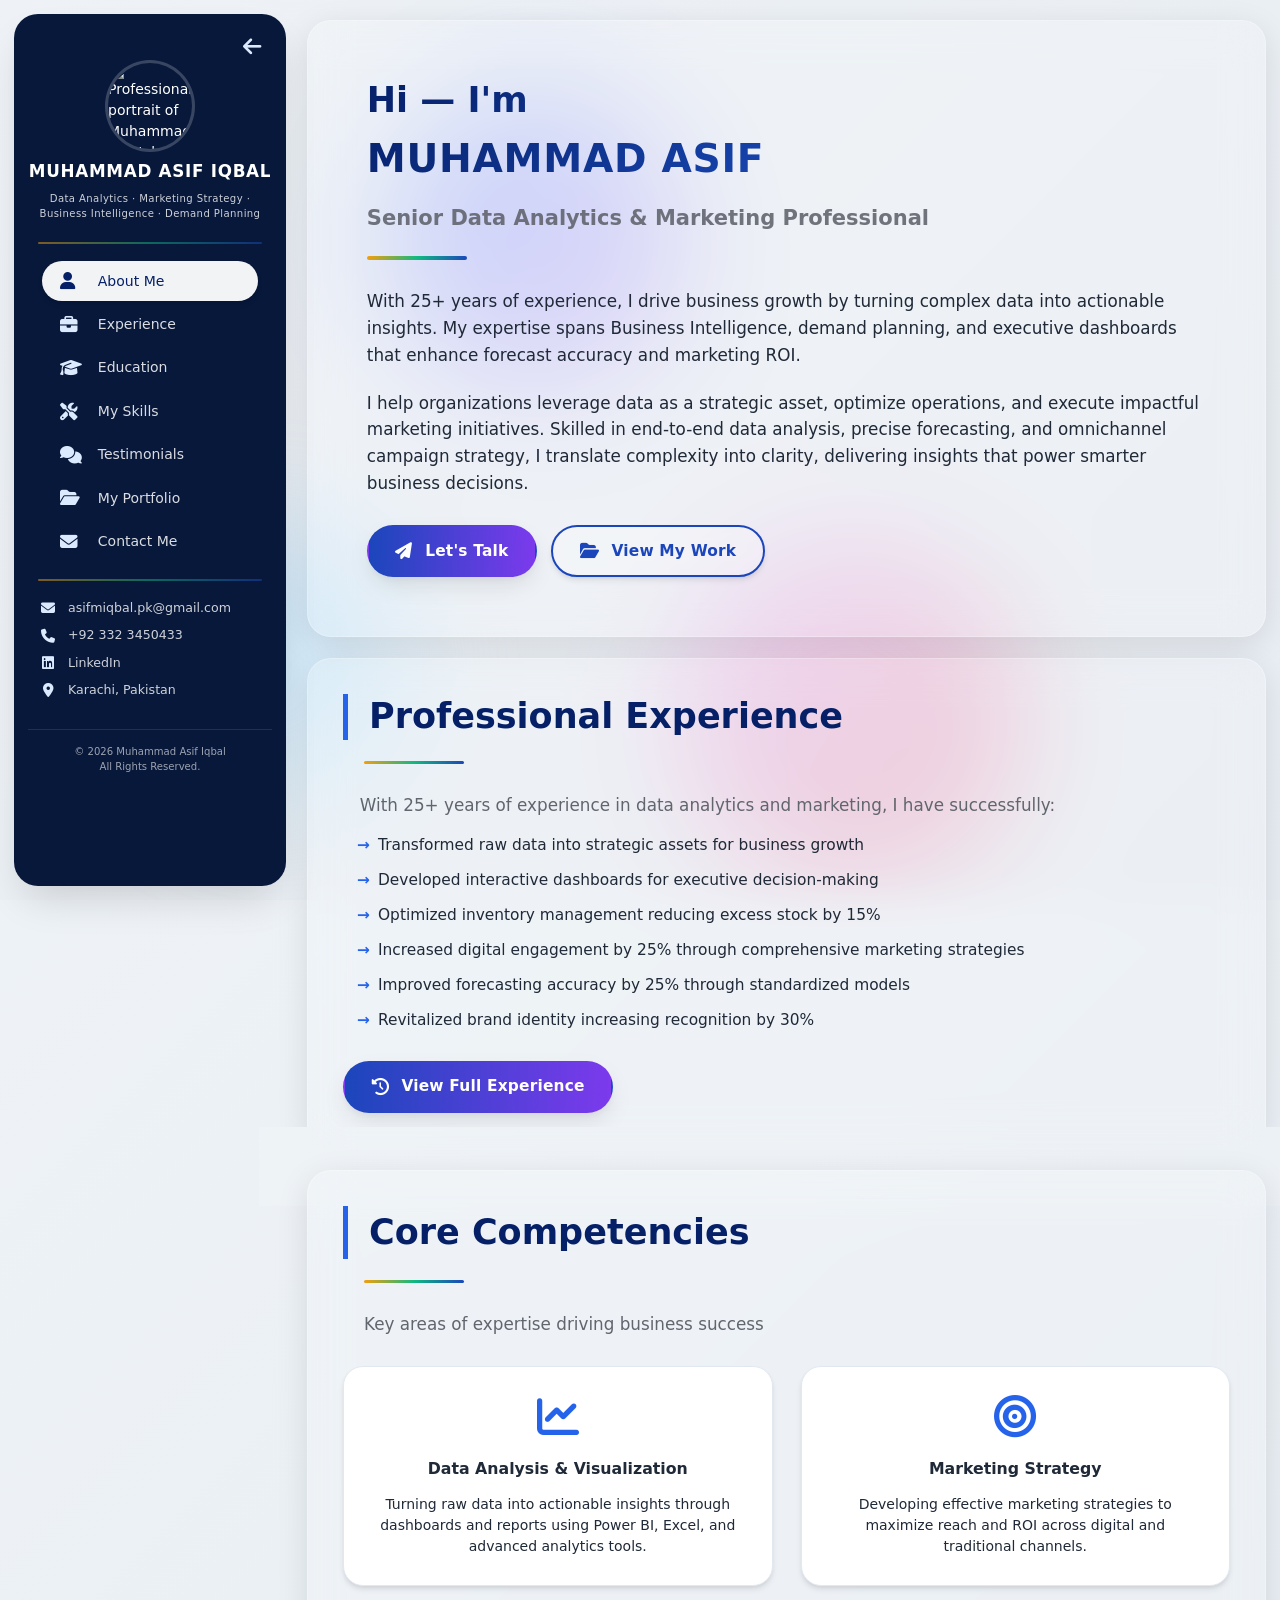
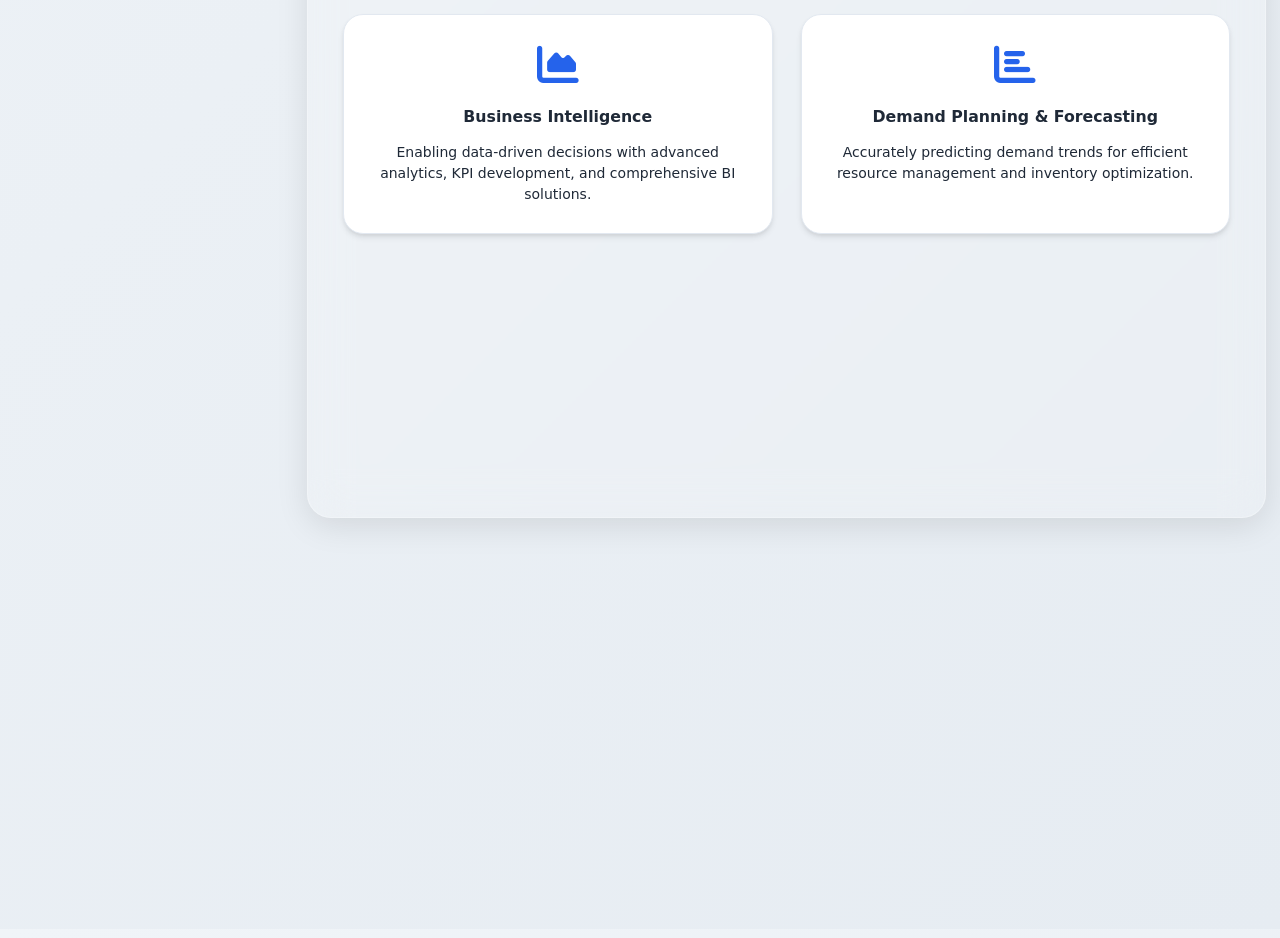
==== index.html @ 456dff48 "HTML files upload" ====
<!DOCTYPE html>
<html lang="en" class="no-js">
<head>
  <meta charset="UTF-8">
  <meta name="viewport" content="width=device-width, initial-scale=1.0, viewport-fit=cover">
  <meta http-equiv="X-UA-Compatible" content="IE=edge">

  <!-- ===== CORE SEO META TAGS ===== -->
  <title>Muhammad Asif Iqbal | Senior Data Analytics & Marketing Strategy Professional</title>
  <meta name="description" content="Senior Data Analytics & Marketing Strategy Professional specializing in Business Intelligence, Power BI, Demand Planning, and Data Visualization.">
  <meta name="keywords" content="data analytics, marketing strategy, business intelligence, Power BI, Excel, demand planning, Muhammad Asif Iqbal, Karachi, Pakistan">
  <meta name="author" content="Muhammad Asif Iqbal">
  <meta name="robots" content="index, follow, max-image-preview:large, max-snippet:-1, max-video-preview:-1">

  <!-- Preconnects & Preloads -->
  <link rel="preconnect" href="https://cdnjs.cloudflare.com">
  <link rel="preconnect" href="https://fonts.googleapis.com">
  <link rel="preconnect" href="https://fonts.gstatic.com" crossorigin>
  <link rel="dns-prefetch" href="//cdnjs.cloudflare.com">
  <link rel="dns-prefetch" href="//fonts.googleapis.com">
  <link rel="preload" href="style.css" as="style">
  <link rel="preload" href="script.js" as="script">
  <link rel="preload" href="images/Asif.jpg" as="image" type="image/jpeg">
  <link rel="preload" as="style" href="https://fonts.googleapis.com/css2?family=Poppins:wght@300;400;500;600;700;800&display=swap">

  <!-- Stylesheets -->
  <link rel="stylesheet" href="style.css" media="all">

  <!-- FontAwesome -->
  <link rel="stylesheet" href="https://cdnjs.cloudflare.com/ajax/libs/font-awesome/6.5.2/css/all.min.css"/>
</head>

<body>
  <a href="#main-content" class="skip-link">Skip to main content</a>

  <!-- Background Effects -->
  <div class="background-shapes" aria-hidden="true">
    <div class="shape shape-1"></div>
    <div class="shape shape-2"></div>
    <div class="shape shape-3"></div>
    
    <div class="particles" aria-hidden="true">
      <div class="particle"></div><div class="particle"></div><div class="particle"></div>
      <div class="particle"></div><div class="particle"></div><div class="particle"></div>
    </div>
  </div>

  <!-- Mobile Header -->
  <header class="mobile-header" role="banner">
    <div class="mobile-title">
      <h1>Muhammad Asif Iqbal</h1>
      <p class="mobile-tagline">Data Analytics · Marketing Strategy · Business Intelligence</p>
    </div>
    <button class="hamburger" aria-label="Toggle Menu" aria-expanded="false" aria-controls="mobile-menu-overlay">
      <span></span>
      <span></span>
      <span></span>
    </button>
  </header>

  <!-- Main Container -->
  <div class="container">

<!-- ===== SIDEBAR ===== -->
<aside class="sidebar" role="navigation" aria-label="Primary navigation" id="sidebar">
  <div class="sidebar-header">
    <button class="sidebar-toggler" id="sidebar-toggler" 
            aria-label="Collapse Navigation" 
            aria-controls="sidebar" 
            aria-expanded="true">
      <i class="fas fa-arrow-left" aria-hidden="true"></i>
    </button>
  </div>

  <img src="images/Asif.jpg" 
       alt="Professional portrait of Muhammad Asif Iqbal" 
       class="avatar" width="150" height="150" loading="eager" />

  <h1 class="name">Muhammad Asif Iqbal</h1>
  <p class="tagline">Data Analytics · Marketing Strategy · Business Intelligence · Demand Planning</p>

  <div class="divider" aria-hidden="true"></div>

  <!-- ===== MAIN NAVIGATION ===== -->
  <nav aria-label="Primary navigation">
    <ul class="nav-menu">
      <li><a href="index.html" class="nav-link active" data-tooltip="About Me">
        <i class="fas fa-user" aria-hidden="true"></i>
        <span class="nav-text">About Me</span>
      </a></li>
      <li><a href="experience.html" class="nav-link" data-tooltip="Experience">
        <i class="fas fa-briefcase" aria-hidden="true"></i>
        <span class="nav-text">Experience</span>
      </a></li>
      <li><a href="education.html" class="nav-link" data-tooltip="Education">
        <i class="fas fa-graduation-cap" aria-hidden="true"></i>
        <span class="nav-text">Education</span>
      </a></li>
      <li><a href="skills.html" class="nav-link" data-tooltip="My Skills">
        <i class="fas fa-tools" aria-hidden="true"></i>
        <span class="nav-text">My Skills</span>
      </a></li>
      <li><a href="testimonials.html" class="nav-link" data-tooltip="Testimonials">
        <i class="fas fa-comments" aria-hidden="true"></i>
        <span class="nav-text">Testimonials</span>
      </a></li>
      <li><a href="portfolio.html" class="nav-link" data-tooltip="My Portfolio">
        <i class="fas fa-folder-open" aria-hidden="true"></i>
        <span class="nav-text">My Portfolio</span>
      </a></li>
      <li><a href="contact.html" class="nav-link" data-tooltip="Contact Me">
        <i class="fas fa-envelope" aria-hidden="true"></i>
        <span class="nav-text">Contact Me</span>
      </a></li>
    </ul>
  </nav>

  <div class="divider" aria-hidden="true"></div>

  <!-- ===== CONTACT INFORMATION ===== -->
  <div class="contact-info">
    <div class="contact-item" data-tooltip="Email">
      <i class="fas fa-envelope contact-icon" aria-hidden="true"></i>
      <span class="contact-text">asifmiqbal.pk@gmail.com</span>
    </div>

    <div class="contact-item" data-tooltip="Phone">
      <i class="fas fa-phone contact-icon" aria-hidden="true"></i>
      <span class="contact-text">+92 332 3450433</span>
    </div>

    <div class="contact-item" data-tooltip="LinkedIn Profile">
      <i class="fab fa-linkedin contact-icon" aria-hidden="true"></i>
      <a href="https://linkedin.com/in/muhammad-asif-iqbal-pk" target="_blank" rel="noopener noreferrer" class="contact-text">LinkedIn</a>
    </div>

    <div class="contact-item" data-tooltip="Location">
      <i class="fas fa-map-marker-alt contact-icon" aria-hidden="true"></i>
      <span class="contact-text">Karachi, Pakistan</span>
    </div>
  </div>

  <!-- ===== FOOTER ===== -->
  <footer class="footer" role="contentinfo">
    <p class="footer-text">&copy; <span id="year"></span> Muhammad Asif Iqbal</p>
    <p class="footer-text">All Rights Reserved.</p>
  </footer>
</aside>

<div class="mobile-menu-overlay" id="mobile-menu-overlay" aria-hidden="true">
  <div class="mobile-menu-container">
    <button class="mobile-menu-close" id="mobile-menu-close" aria-label="Close menu">
      <i class="fas fa-times"></i>
    </button>
    
    <img src="images/Asif.jpg" 
         alt="Professional portrait of Muhammad Asif Iqbal" 
         class="avatar" width="150" height="150" loading="eager" />

    <h1 class="name">Muhammad Asif Iqbal</h1>
    <p class="tagline">Data Analytics · Marketing Strategy · Business Intelligence · Demand Planning</p>

    <div class="divider" aria-hidden="true"></div>

    <nav aria-label="Mobile navigation">
      <ul class="nav-menu">
        <li><a href="index.html" class="nav-link active">
          <i class="fas fa-user" aria-hidden="true"></i>
          <span class="nav-text">About Me</span>
        </a></li>
        <li><a href="experience.html" class="nav-link">
          <i class="fas fa-briefcase" aria-hidden="true"></i>
          <span class="nav-text">Experience</span>
        </a></li>
        <li><a href="education.html" class="nav-link">
          <i class="fas fa-graduation-cap" aria-hidden="true"></i>
          <span class="nav-text">Education</span>
        </a></li>
        <li><a href="skills.html" class="nav-link">
          <i class="fas fa-tools" aria-hidden="true"></i>
          <span class="nav-text">My Skills</span>
        </a></li>
        <li><a href="testimonials.html" class="nav-link">
          <i class="fas fa-comments" aria-hidden="true"></i>
          <span class="nav-text">Testimonials</span>
        </a></li>
        <li><a href="portfolio.html" class="nav-link">
          <i class="fas fa-folder-open" aria-hidden="true"></i>
          <span class="nav-text">My Portfolio</span>
        </a></li>
        <li><a href="contact.html" class="nav-link">
          <i class="fas fa-envelope" aria-hidden="true"></i>
          <span class="nav-text">Contact Me</span>
        </a></li>
      </ul>
    </nav>

    <div class="divider" aria-hidden="true"></div>

    <div class="contact-info">
      <div class="contact-item">
        <i class="fas fa-envelope contact-icon" aria-hidden="true"></i>
        <span class="contact-text">asifmiqbal.pk@gmail.com</span>
      </div>

      <div class="contact-item">
        <i class="fas fa-phone contact-icon" aria-hidden="true"></i>
        <span class="contact-text">+92 332 3450433</span>
      </div>

      <div class="contact-item">
        <i class="fab fa-linkedin contact-icon" aria-hidden="true"></i>
        <a href="https://linkedin.com/in/muhammad-asif-iqbal-pk" target="_blank" rel="noopener noreferrer" class="contact-text">LinkedIn</a>
      </div>

      <div class="contact-item">
        <i class="fas fa-map-marker-alt contact-icon" aria-hidden="true"></i>
        <span class="contact-text">Karachi, Pakistan</span>
      </div>
    </div>

    <footer class="footer" role="contentinfo">
      <p class="footer-text">&copy; <span id="year-mobile"></span> Muhammad Asif Iqbal</p>
      <p class="footer-text">All Rights Reserved.</p>
    </footer>
  </div>
</div>

    <!-- Main Content -->
    <main class="main-content" id="main-content" role="main" tabindex="-1">
   
    <section class="hero reveal" aria-labelledby="hero-title">
      <div class="hero-card reveal">
        <h1 id="hero-title">Hi — I'm <br> <span class="name">Muhammad Asif</span></h1>
        <h2 class="hero-subtitle">Senior Data Analytics & Marketing Professional</h2>
        <div class="divider" aria-hidden="true"></div>

     <p>With <span class="experience-years"></span> years of experience, I drive business growth by turning complex data into actionable insights. My expertise spans Business Intelligence, demand planning, and executive dashboards that enhance forecast accuracy and marketing ROI.</p>

    <p>I help organizations leverage data as a strategic asset, optimize operations, and execute impactful marketing initiatives. Skilled in end-to-end data analysis, precise forecasting, and omnichannel campaign strategy, I translate complexity into clarity, delivering insights that power smarter business decisions.</p>

        <div class="hero-cta">
          <a href="contact.html" class="btn primary">
            <i class="fa fa-paper-plane" aria-hidden="true"></i> 
            Let's Talk
          </a>
          <a href="portfolio.html" class="btn secondary">
            <i class="fas fa-folder-open" aria-hidden="true"></i> 
            View My Work
          </a>
        </div>
      </div>
    </section>

    <section class="content-card reveal" aria-labelledby="experience-summary">
      <h2 id="experience-summary">Professional Experience</h2>
         
      <div class="divider" aria-hidden="true"></div>
      
      <p> With <span id="experience"></span> years of experience in data analytics and marketing, I have successfully:</p>
      <ul>
        <li>Transformed raw data into strategic assets for business growth</li>
        <li>Developed interactive dashboards for executive decision-making</li>
        <li>Optimized inventory management reducing excess stock by 15%</li>
        <li>Increased digital engagement by 25% through comprehensive marketing strategies</li>
        <li>Improved forecasting accuracy by 25% through standardized models</li>
        <li>Revitalized brand identity increasing recognition by 30%</li>
      </ul>
      <div class="hero-cta">
        <a href="experience.html" class="btn primary">
          <i class="fas fa-history" aria-hidden="true"></i> 
          View Full Experience
        </a>
      </div>
    </section>

    <section class="competencies-section reveal" aria-labelledby="core-competencies">
      <h2 id="core-competencies" class="competencies-title">Core Competencies</h2>
      
      <div class="divider" aria-hidden="true"></div>
      
      <p class="competencies-subtitle">Key areas of expertise driving business success</p>

      <div class="competencies-grid">
        <article class="competency-card reveal">
          <i class="fas fa-chart-line" aria-hidden="true"></i>
          <h3>Data Analysis & Visualization</h3>
          <p>Turning raw data into actionable insights through dashboards and reports using Power BI, Excel, and advanced analytics tools.</p>
        </article>

        <article class="competency-card reveal">
          <i class="fas fa-bullseye" aria-hidden="true"></i>
          <h3>Marketing Strategy</h3>
          <p>Developing effective marketing strategies to maximize reach and ROI across digital and traditional channels.</p>
        </article>

        <article class="competency-card reveal">
          <i class="fas fa-chart-area" aria-hidden="true"></i>
          <h3>Business Intelligence</h3>
          <p>Enabling data-driven decisions with advanced analytics, KPI development, and comprehensive BI solutions.</p>
        </article>

        <article class="competency-card reveal">
          <i class="fas fa-chart-bar" aria-hidden="true"></i>
          <h3>Demand Planning & Forecasting</h3>
          <p>Accurately predicting demand trends for efficient resource management and inventory optimization.</p>
        </article>

        <article class="competency-card reveal">
          <i class="fas fa-project-diagram" aria-hidden="true"></i>
          <h3>Process Optimization</h3>
          <p>Streamlining workflows to enhance productivity and operational efficiency through continuous improvement.</p>
        </article>

        <article class="competency-card reveal">
          <i class="fas fa-users" aria-hidden="true"></i>
          <h3>Team Leadership</h3>
          <p>Inspiring, mentoring, and leading cross-functional teams to achieve organizational goals and drive change.</p>
        </article>
      </div>
    </section>

    <section class="content-card reveal" aria-labelledby="honors-awards">
      <h2 id="honors-awards">Honors & Awards</h2>
      <div class="divider" aria-hidden="true"></div>
      <ul>
        <li>Academic Excellence Award (Dhoraji Youth Services)</li>
        <li>Officer of the Month (Philips Pakistan, July 2000)</li>
        <li>1st Position with Distinction - Diploma of Associate Engineering (Sindh)</li>
        <li>Multiple performance awards throughout career for exceptional contributions</li>
      </ul>
    </section>
  </main>
  </div>

  <button id="backToTop" aria-label="Back to top"><i class="fas fa-chevron-up"></i></button>
  <div id="toast" class="toast" role="alert" aria-live="polite" aria-atomic="true"></div>

  <script src="script.js" defer></script>
</body>
</html>
---- style.css ----
/* ===============================================
   MUHAMMAD ASIF IQBAL - PORTFOLIO SITE
   Consolidated CSS File - All Styles in One
   =============================================== */

/* ===== CSS CUSTOM PROPERTIES ===== */
:root {
  /* Layout */
  --sidebar-expanded: 272px;
  --sidebar-collapsed: 80px;
  --container-max: 1600px;
  --header-height: 72px;
  
  /* Brand Colors */
  --brand-primary: #2563eb;
  --brand-secondary: #1B46BB;
  --brand-accent: #3b82f6;
  --brand-dark: #062068;
  --brand-light: #dbeafe;
  
  /* Status Colors */
  --success: #10b981;
  --warning: #f59e0b;
  --error: #ef4444;
  --info: #06b6d4;
  --stars: #ffbf1c;
  
  /* Text Colors */
  --text-primary: #1f2937;
  --text-secondary: #61656e;
  --text-muted: #8a909b;
  --text-light: #f8fafc;
  
  /* Background Colors */
  --bg-primary: #ffffff;
  --bg-secondary: #f8fafc;
  --bg-tertiary: #f1f5f9;
  --bg-dark: #0f172a;
  --sidebar-bg: #08183b;
  --card-bg: rgba(255, 255, 255, 0.3);
  
  /* Border Colors */
  --border-light: #e2e8f0;
  --border-dark: #1B46BB;
  
  /* Gradients */
  --gradient-1: linear-gradient(92deg, #1B46BB, #7c3aed);
  --gradient-2: linear-gradient(30deg, #1B46BB, #10b981, #36cde7);
  --gradient-3: linear-gradient(112deg, #1B46BB, #7c3aed, #36cde7);
  --gradient-4: linear-gradient(112deg, #f59e0b, #10b981, #1B46BB);
  --gradient-5: linear-gradient(112deg, #1B46BB, #36cde7, #10b981);
  
  /* Glass Morphism */
  --glass-bg: rgba(255, 255, 255, 0.15);
  --glass-border: rgba(255, 255, 255, 0.25);
  --glass-blur: blur(20px);
  --glass-shadow: 0 8px 32px rgba(0, 0, 0, 0.1);
  
  /* Shadows */
  --shadow-sm: 0 1px 3px rgba(0, 0, 0, 0.08);
  --shadow-md: 0 4px 6px -1px rgba(0, 0, 0, 0.1), 0 2px 4px -1px rgba(0, 0, 0, 0.06);
  --shadow-lg: 0 10px 25px -3px rgba(0, 0, 0, 0.1), 0 4px 6px -2px rgba(0, 0, 0, 0.05);
  --shadow-xl: 0 20px 40px -10px rgba(0, 0, 0, 0.15);
  --shadow-2xl: 0 25px 50px -12px rgba(0, 0, 0, 0.25);
  
  /* Border Radius */
  --radius-sm: 6px;
  --radius-md: 12px;
  --radius-lg: 16px;
  --radius-xl: 20px;
  --radius-2xl: 24px;
  --radius-full: 9999px;
  
  /* Typography */
  --text-xs: 0.75rem;
  --text-sm: 0.875rem;
  --text-base: 1rem;
  --text-lg: 1.125rem;
  --text-xl: 1.25rem;
  --text-2xl: 1.5rem;
  --text-3xl: 1.875rem;
  --text-4xl: 2.25rem;
  
  /* Transitions */
  --transition: 300ms cubic-bezier(0.25, 0.46, 0.45, 0.94);
  --transition-fast: 200ms ease;
}

/* ===== DARK MODE ===== */
@media (prefers-color-scheme: dark) {
  :root {
    --text-primary: #f1f5f9;
    --text-secondary: #cbd5e1;
    --text-muted: #94a3b8;
    --bg-primary: #0f172a;
    --bg-secondary: #1e293b;
    --bg-tertiary: #334155;
    --glass-bg: rgba(30, 41, 59, 0.8);
    --glass-border: rgba(255, 255, 255, 0.1);
    --border-light: rgba(255, 255, 255, 0.1);
  }
  
  body {
    background: linear-gradient(135deg, #0f172a 0%, #1e293b 100%);
  }
  
  .background-shapes {
    background: linear-gradient(135deg, #0f172a 0%, #1e293b 100%);
  }
}

/* ===== BASE RESET & GLOBAL STYLES ===== */
*, *::before, *::after {
  box-sizing: border-box;
  margin: 0;
  padding: 0;
}

html {
  font-size: 14px;
  scroll-behavior: smooth;
  -webkit-text-size-adjust: 100%;
  -webkit-font-smoothing: antialiased;
  -moz-osx-font-smoothing: grayscale;
}

body {
  font-family: 'Poppins', system-ui, -apple-system, 'Segoe UI', Roboto, sans-serif;
  line-height: 1.5;
  color: var(--text-primary);
  background: linear-gradient(135deg, #f0f4f8 0%, #e6ecf2 100%);
  min-height: 100vh;
  padding: 1rem;
  overflow-x: hidden;
  font-weight: 400;
}

/* ===== ACCESSIBILITY ===== */
.skip-link {
  position: absolute;
  top: -100px;
  left: 0;
  background: var(--brand-primary);
  color: white;
  padding: 12px 20px;
  z-index: 10000;
  text-decoration: none;
  border-radius: var(--radius-md);
  font-weight: 600;
  transition: top 0.3s ease;
  border: 2px solid transparent;
}

.skip-link:focus {
  top: 20px;
  left: 20px;
  border-color: white;
  outline: none;
}

.sr-only {
  position: absolute;
  width: 1px;
  height: 1px;
  padding: 0;
  margin: -1px;
  overflow: hidden;
  clip: rect(0, 0, 0, 0);
  white-space: nowrap;
  border: 0;}

/* ===== BACKGROUND EFFECTS ===== */
.background-shapes {
  position: fixed;
  top: 0;
  left: 0;
  width: 100%;
  height: 100%;
  z-index: -1;
  overflow: hidden;
  background: linear-gradient(135deg, #eef2f6 0%, #e8edf3 100%);
  backdrop-filter: blur(20px);}

.shape {
  position: absolute;
  border-radius: 50%;
  filter: blur(60px);
  opacity: 0.3;
  animation: float 20s ease-in-out infinite;}

.shape-1 {
  background: linear-gradient(135deg, #3f7cff 0%, #be7cff 100%);
  width: 300px;
  height: 300px;
  top: 10%;
  left: 30%;
  opacity: 0.3;
  animation-delay: 0s;}

.shape-2 {
  background: linear-gradient(135deg, #f093fb 0%, #f5576c 100%);
  width: 350px;
  height: 350px;
  top: 60%;
  right: 20%;
  animation-delay: 5s;}

.shape-3 {
  background: linear-gradient(135deg, #4facfe 0%, #d3fdff 100%);
  width: 280px;
  height: 280px;
  bottom: 10%;
  left: 10%;
  animation-delay: 10s;}

@keyframes float {
  0%, 100% { transform: translateY(0) rotate(0deg) scale(1); }
  33% { transform: translateY(-30px) rotate(3deg) scale(1.05); }
  66% { transform: translateY(20px) rotate(-2deg) scale(0.95); }
}

/* ===== MOBILE HEADER ===== */
.mobile-header {
  display: none;
  position: fixed;
  top: 0;
  left: 0;
  width: 100%;
  height: var(--header-height);
  background: var(--glass-bg);
  backdrop-filter: var(--glass-blur);
  border-bottom: 1px solid var(--glass-border);
  z-index: 9900;
  padding: 0 1.5rem;
  align-items: center;
  justify-content: space-between;}

.mobile-title {
  flex: 1;
  text-align: center;}

.mobile-header h1 {
  font-size: 1.5rem;
  text-transform: uppercase;
  font-weight: 600;
  color: var(--brand-dark);
  margin: 0;}

.mobile-tagline {
  font-size: 1rem;
  color: var(--text-secondary);
  margin: 0;
  font-weight: 400;}

/* ===== HAMBURGER MENU ===== */
.hamburger {
  display: none;
  flex-direction: column;
  justify-content: space-between;
  width: 30px;
  height: 21px;
  background: transparent;
  border: none;
  cursor: pointer;
  padding: 0;
  position: relative;
  z-index: 10000;}

.hamburger span {
  display: block;
  height: 3px;
  width: 100%;
  background-color: var(--brand-dark);
  border-radius: 3px;
  transition: var(--transition);
  transform-origin: center;}

.hamburger.active span:nth-child(1) { transform: rotate(45deg) translate(6px, 6px); }
.hamburger.active span:nth-child(2) { opacity: 0; }
.hamburger.active span:nth-child(3) { transform: rotate(-45deg) translate(6px, -6px); }

/* ===== MAIN LAYOUT CONTAINER ===== */
.container {
  display: grid;
  grid-template-columns: var(--sidebar-expanded) 1fr;
  gap: 1.5rem;
  max-width: var(--container-max);
  margin: 0 auto;
  min-height: calc(100vh - 2rem);
  transition: grid-template-columns 0.3s var(--transition);}

.container.collapsed {
  grid-template-columns: var(--sidebar-collapsed) 1fr;}

/* ===== MAIN CONTENT AREA ===== */
.main-content {
  flex-grow: 1;
  padding: 0;
  margin: 0;
  width: 100%;
  transition: all 0.3s var(--transition);
  min-height: 100vh;
  padding-bottom: 3rem;}

/* ===== SIDEBAR STYLES ===== */
.sidebar {
  position: sticky;
  top: 1rem;
  width: var(--sidebar-expanded);
  height: calc(100vh - 2rem);
  min-height: calc(100vh - 2rem);
  max-height: calc(100vh - 2rem);
  padding: 1.9rem 1rem;
  display: flex;
  flex-direction: column;
  gap: 0.5rem;
  background: var(--sidebar-bg);
  color: white;
  border-radius: var(--radius-2xl);
  box-shadow: var(--shadow-xl);
  overflow-x: hidden;
  overflow-y: auto;
  z-index: 100;
  transition: all 0.3s cubic-bezier(0.4, 0, 0.2, 1);}

/* Sidebar Header */
.sidebar-header {
  display: flex;
  justify-content: flex-end;
  margin-bottom: 0;}

.sidebar-toggler {
  background: transparent;
  border: none;
  color: var(--brand-light);
  width: 40px;
  height: 40px;
  display: flex;
  align-items: center;
  justify-content: center;
  cursor: pointer;
  margin-top: -1rem;
  border-radius: var(--radius-full);
  transition: all 0.3s ease;}

.sidebar-toggler i {
  font-size: 1.5rem;
  transition: transform 0.3s ease;}

.sidebar-toggler:hover {
  transform: translateX(-5px);}

/* Sidebar Avatar & Info */
.avatar {
  width: 90px;
  height: 92px;
  border-radius: 50%;
  object-fit: cover;
  border: 3px solid rgba(255, 255, 255, 0.2);
  margin: -1rem auto;
  display: block;
  transition: all 0.3s ease;}

.name {
  text-align: center;
  font-size: 1.2rem;
  font-weight: 700;
  text-transform: uppercase;
  letter-spacing: 0.7px;
  color: white;
  margin-top: 1rem;
  transition: all 0.3s ease;}

.tagline {
  text-align: center;
  font-size: 0.72rem;
  letter-spacing: 0.4px;
  color: rgba(255, 255, 255, 0.8);
  line-height: 1.5;
  margin-bottom: 0.5rem;
  transition: all 0.3s ease;}

/* Sidebar Divider */
.sidebar .divider {
  height: 2px;
  width: 92%;
  background: var(--gradient-4);
  margin: 0.5rem auto;
  border-radius: 1px;
  opacity: 0.5;}

/* Sidebar Navigation */
.nav-menu {
  list-style: none;
  margin: 0;
  padding:0 1rem;
  flex-grow: 1;}

.nav-link {
  display: flex;
  align-items: center;
  padding: 0.63rem 1.2rem;
  margin: 0.2rem 0;
  color: rgba(255, 255, 255, 0.85);
  text-decoration: none;
  border-radius: var(--radius-full);
  transition: all 0.3s cubic-bezier(0.4, 0, 0.2, 1);
  border: 1px solid transparent;
  position: relative;
  overflow: hidden;}

.nav-link::before {
  content: '';
  position: absolute;
  top: 0;
  left: -100%;
  width: 100%;
  height: 100%;
  background: linear-gradient(90deg, transparent, rgba(255, 255, 255, 0.2), transparent);
  transition: left 0.6s ease;}

.nav-link:hover::before {left: 100%;}

.nav-link:hover {
  background: rgba(255, 255, 255, 0.1);
  border-color: rgba(255, 255, 255, 0.2);
  transform: translateX(8px);
  color: white;}

.nav-link.active {
  background: rgba(255, 255, 255, 0.95);
  color: var(--brand-dark);
  font-weight: 600;
  border-color: transparent;
  box-shadow: var(--shadow-md);}

.nav-link.active i {
  color: var(--brand-dark);}

.nav-link i {
  width: 24px;
  margin-right: 1rem;
  font-size: 1.25rem;
  color: var(--brand-light);
  transition: all 0.3s ease;}

.nav-text {
  transition: all 0.3s ease;
  font-weight: 500;}

.contact-info {
  color: rgba(255, 255, 255, 0.8);
  padding: 0.3rem 0 0 0;
  font-size: 0.9rem;
  transition: all 0.3s ease;}

.contact-item {
  display: flex;
  align-items: center;
  margin-bottom: 0.6rem;
  color: rgba(255, 255, 255, 0.8);
  transition: all 0.3s ease;}

.contact-item:hover {
  color: white;
  transform: translateX(5px);}

.contact-item a {
  text-decoration: none;
  color: inherit;
  display: flex;
  align-items: center;
  gap: 1rem;
  width: 100%;}

.contact-icon {
  width: 40px;
  text-align: center;
  flex-shrink: 0;
  font-size: 1rem;
  color: var(--brand-light);}

.contact-text {
  transition: all 0.3s ease;
  flex-grow: 1;}

.footer {
  text-align: center;
  color: rgba(255, 255, 255, 0.6);
  font-size: 0.72rem;
  margin-top: 1rem;
  padding-top: 1rem;
  border-top: 1px solid rgba(255, 255, 255, 0.1);
  transition: all 0.3s ease;
}

/* Collapsed Sidebar */
.sidebar.collapsed {
  width: var(--sidebar-collapsed);
  padding: 1.5rem 0.5rem;
  gap: 1rem;
  align-items: center;
  overflow-x: hidden;
}

.sidebar.collapsed .sidebar-header {
  justify-content: center;
  margin-bottom: 0.5rem;
}

.sidebar.collapsed .sidebar-toggler {
  transform: rotate(180deg);
}

.sidebar.collapsed .sidebar-toggler:hover {
  margin-left: 1rem;
}

.sidebar.collapsed .avatar {
  width: 60px;
  height: 63px;
  margin-top: 0.5rem;
}

.sidebar.collapsed .name {
  font-size: 0.75rem;
  font-weight: 500;
  margin: 0.5rem 0;
  white-space: wrap;
  overflow: hidden;
  text-align: center;
}

.sidebar.collapsed .tagline,
.sidebar.collapsed .nav-text,
.sidebar.collapsed .contact-text,
.sidebar.collapsed .contact-info, 
.sidebar.collapsed .contact-item,
.sidebar.collapsed .contact-icon,
.sidebar.collapsed .footer span {
  display: none;
  opacity: 0;
  width: 0;
  height: 0;
  pointer-events: none;
}

.sidebar.collapsed .nav-link {
  display: flex;
  align-items: center;
  justify-content: center;
  text-align: center;
  margin: 0.5rem auto;
  width: 40px;
  height: 40px; 
  padding: 0;
  border-radius: 50%;
  border: none;
  transition: all 0.3s ease;
}

.sidebar.collapsed .nav-link i {
  margin: 0; 
  font-size: 1.25rem; 
  transition: all 0.3s ease;
}

.sidebar.collapsed .nav-link:hover {
  background: rgba(255, 255, 255, 0.2);
  transform: scale(1.1);}

.sidebar.collapsed .footer {
  display: flex;
  flex-direction: column;
  align-items: center;
  padding: 0.5rem 0 0 0;
  font-size: 0.8rem;
  border: none;}


/* ===== TOOLTIP STYLES ===== */
.sidebar-tooltip {
  position: absolute;
  background: var(--sidebar-bg);
  color: white;
  padding: 0.8rem 1.1rem;
  border-radius: var(--radius-md);
  font-size: 0.92rem;
  font-weight: 500;
  z-index: 10000;
  pointer-events: none;
  opacity: 0;
  transform: translateX(20px);
  transition: opacity 0.2s ease, transform 0.2s ease;
  white-space: nowrap;
  box-shadow: var(--shadow-lg);
  backdrop-filter: blur(10px);}

.sidebar-tooltip.show {
  opacity: 1;
  transform: translateX(0);}

.sidebar-tooltip::before {
  content: '';
  position: absolute;
  top: 50%;
  right: 100%;
  transform: translateY(-50%);
  border-width: 6px 6px 6px 0; 
  border-style: solid;
  border-color: transparent var(--brand-light) transparent transparent;}

/* ===== MOBILE MENU OVERLAY ===== */
.mobile-menu-overlay {
  position: fixed;
  top: 0;
  left: 0;
  width: 100vw;
  height: 100vh;
  background: rgba(8, 24, 59, 0.8);
  backdrop-filter: blur(10px);
  z-index: 9999;
  opacity: 0;
  visibility: hidden;
  transition: opacity 0.3s ease, visibility 0s 0.3s;
}

.mobile-menu-overlay.active {
  opacity: 1;
  visibility: visible;
  transition: opacity 0.3s ease;
}

.mobile-menu-container {
  position: fixed;
  top: 0;
  left: 0;
  width: min(85%, 320px);
  height: 100%;
  background-color: var(--sidebar-bg);
  padding: 2rem;
  border-radius: 0 var(--radius-2xl) var(--radius-2xl) 0;
  box-shadow: var(--shadow-xl);
  transform: translateX(-100%);
  transition: transform 0.3s ease;
  overflow-y: auto;
  overflow-x: hidden;
  display: flex;
  flex-direction: column;
  gap: 2rem;
  z-index: 10000;
}

.mobile-menu-overlay.active .mobile-menu-container {
  transform: translateX(0);
}

.mobile-menu-close {
  position: absolute;
  top: 1.5rem;
  right: 1.5rem;
  background: transparent;
  border: none;
  color: white;
  font-size: 1.5rem;
  cursor: pointer;
  z-index: 10001;
  width: 40px;
  height: 40px;
  display: flex;
  align-items: center;
  justify-content: center;
  border-radius: var(--radius-full);
  transition: background-color 0.3s ease;
}

.mobile-menu-close:hover {
  background-color: rgba(255, 255, 255, 0.1);
}

/* ===== HERO SECTION ===== */
.hero {
  background: var(--glass-bg);
  backdrop-filter: var(--glass-blur);
  border: 1px solid var(--glass-border);
  border-radius: var(--radius-2xl);
  box-shadow: var(--glass-shadow);
  padding: 3rem;
  margin-top: 0.4rem;
  animation: fadeIn 0.6s ease-out;
}

@keyframes fadeIn {
  from { opacity: 0; transform: translateY(20px); }
  to { opacity: 1; transform: translateY(0); }
}

.hero-card {padding: 1.2rem;}

.hero-card h1 {
  font-size: 2.5rem;
  font-weight: 800;
  line-height: 1.2;
  color: var(--brand-dark);
  margin-bottom: 1.5rem;
  background: linear-gradient(135deg, var(--brand-dark) 0%, var(--brand-primary) 100%);
  -webkit-background-clip: text;
  -webkit-text-fill-color: transparent;
  background-clip: text;}

.hero .name {
  color: var(--brand-secondary);
  font-size: 2.8rem;
  display: inline-block;
  font-weight: 800;}

.hero-subtitle {
  font-size: 1.5rem;
  font-weight: 600;
  color: var(--text-secondary);
  margin-bottom: 1.5rem;
  opacity: 0.9;}

.hero .divider {
  height: 4px;
  background: var(--gradient-4);
  border-radius: var(--radius-full);
  margin: 1.5rem 0 2rem 0;
  width: 100px;}

.hero p {
  font-size: 1.2rem;
  line-height: 1.6;
  color: var(--text-primary);
  margin-bottom: 1.5rem;}

.hero-cta {
  display: flex;
  gap: 1rem;
  margin-top: 2rem;
  flex-wrap: wrap;}

.hero ul,
.content-card ul {
  list-style: none;
  padding-left: 0;
  margin: 1.0rem 0;}

.hero li,
.content-card li {
  position: relative;
  padding-left: 2.5rem;
  margin-bottom: 0.75rem;
  line-height: 1.6;
  color: var(--text-primary);
  font-size: 1.1rem;}

.hero li::before,
.content-card li::before {
  content: "→";
  position: absolute;
  left: 1rem;
  color: var(--brand-primary);
  font-weight: 900;
  font-size: 1.1rem;}

/* ===== BUTTONS ===== */
.btn {
  display: inline-flex;
  align-items: center;
  gap: 0.9rem;
  padding: 0.9rem 1.9rem;
  border-radius: var(--radius-full);
  text-decoration: none;
  font-weight: 600;
  font-size: 1.1rem;
  cursor: pointer;
  transition: all 0.3s cubic-bezier(0.4, 0, 0.2, 1);
  position: relative;
  overflow: hidden;
  text-transform: none;
  letter-spacing: 0.2px;
  border: 2px solid transparent;
  min-height: 48px;}

.btn::before {
  content: '';
  position: absolute;
  top: 0;
  left: -100%;
  width: 100%;
  height: 100%;
  background: linear-gradient(90deg, transparent, rgba(255, 255, 255, 0.3), transparent);
  transition: left 0.6s ease;}

.btn:hover::before {left: 100%;}

.btn.primary {
  background: var(--gradient-1);
  color: white;
  box-shadow: var(--shadow-lg);}

.btn.primary:hover {
  transform: translateY(-3px);
  box-shadow: var(--shadow-xl);
  border-color: rgba(255, 255, 255, 0.2);}

.btn.primary:active {transform: translateY(-1px);}

.btn.secondary {
  background: var(--glass-bg);
  color: var(--brand-secondary);
  border: 2px solid var(--brand-secondary);
  box-shadow: var(--shadow-md);
  backdrop-filter: blur(12px);}

.btn.secondary:hover {
  background: var(--brand-secondary);
  color: white;
  transform: translateY(-3px);
  box-shadow: var(--shadow-lg);}

.btn.secondary:active {transform: translateY(-1px);}

.btn i {font-size: 1.1em; transition: transform 0.3s ease;}

.btn:hover i {transform: translateX(4px);}

/* ===== CONTENT CARDS ===== */
.content-card {
  background: var(--glass-bg);
  backdrop-filter: var(--glass-blur);
  border-radius: var(--radius-2xl);
  box-shadow: var(--glass-shadow);
  padding: 2.5rem;
  margin: 1.5rem 0;
  border: 1px solid var(--glass-border);
  animation: fadeIn 0.6s ease-out;}

.content-card h2 {
  font-size: 2.5rem;
  font-weight: 700;
  color: var(--brand-dark);
  margin-bottom: 1.5rem;
  border-left: 5px solid var(--brand-primary);
  padding-left: 1.5rem;
  line-height: 1.3;}

.content-card p {
  color: var(--text-secondary);
  font-size: 1.2rem;
  line-height: 1.6;
  padding-left: 1.2rem;
  margin: 1rem 0;}

.content-card .divider {
  height: 3px;
  background: var(--gradient-4);
  border-radius: var(--radius-full);
  margin: 1.5rem 0 2rem 1.5rem;
  width: 100px;}

/* ===== CTA CARDS ===== */
.cta-card {
  background: var(--glass-bg);
  backdrop-filter: var(--glass-blur);
  border-radius: var(--radius-2xl);
  box-shadow: var(--glass-shadow);
  padding: 5rem 4rem;
  margin: 1.5rem 0;
  border: 1px solid var(--glass-border);
  text-align: left;
}

.cta-card h2 {
  font-size: 2rem;
  font-weight: 700;
  color: var(--brand-dark);
  margin-bottom: 1rem;
  line-height: 1.3;
}

.cta-card p {
  color: var(--text-secondary);
  font-size: var(--text-base);
  line-height: 1.6;
  margin: 1.5rem 0 2rem 0;
}

.cta-card .divider {
  height: 4px;
  background: var(--gradient-1);
  border-radius: var(--radius-full);
  width: 7.2rem;
}

.cta-card ul {
  list-style: none;
  padding-left: 0;
  margin-bottom: 4rem;
}

.cta-card li {
  position: relative;
  padding-left: 1.5rem;
  margin-bottom: 0.5rem;
  line-height: 1.6;
  color: var(--text-primary);
  font-size: var(--text-base);
  text-align: left;
}

.cta-card li::before {
  content: "✓";
  position: absolute;
  left: 0rem;
  color: var(--brand-secondary);
  font-weight: 700;
}

/* ===== COMPETENCIES SECTION ===== */
.competencies-section {
  background: var(--glass-bg);
  backdrop-filter: var(--glass-blur);
  border-radius: var(--radius-2xl);
  box-shadow: var(--glass-shadow);
  padding: 2.5rem;
  margin: 1.5rem 0;
  border: 1px solid var(--glass-border);}

.competencies-title {
  font-size: 2.5rem;
  font-weight: 700;
  color: var(--brand-dark);
  border-left: 5px solid var(--brand-primary);
  padding-left: 1.5rem;
  text-align: left;
  margin-bottom: 1rem;}

.competencies-section .divider {
  height: 3px;
  background: var(--gradient-4);
  border-radius: var(--radius-full);
  margin: 1.5rem 0 2rem 1.5rem;
  width: 100px;}

.competencies-subtitle {
  color: var(--text-secondary);
  font-size: 1.2rem;
  line-height: 1.6;
  padding-left: 1.5rem;
  margin: 1rem 0 1.5rem;}

.competencies-grid {
  display: grid;
  grid-template-columns: repeat(auto-fit, minmax(300px, 1fr));
  gap: 2rem;
  margin-top: 2rem;}

.competency-card {
  background: white;
  padding: 2rem;
  border-radius: var(--radius-xl);
  text-align: center;
  transition: all 0.3s cubic-bezier(0.4, 0, 0.2, 1);
  border: 1px solid var(--border-light);
  box-shadow: var(--shadow-md);
  height: 100%;}

.competency-card:hover {
  transform: translateY(-8px);
  box-shadow: var(--shadow-xl);}

.competency-card i {
  font-size: 3rem;
  color: var(--brand-primary);
  margin-bottom: 1.5rem;
  display: block;
  transition: transform 0.3s ease;}

.competency-card:hover i {transform: scale(1.1);}

.competency-card h3 {
  font-size: var(--text-lg);
  font-weight: 600;
  line-height: 1.4;
  color: var(--text-primary);
  margin-bottom: 1rem;}


/* ===== TIMELINE SECTION ===== */
.timeline-section {
  max-width: 1200px;
  margin: 2rem 0;
  padding: 2.5rem;
  position: relative;
  background: var(--glass-bg);
  border: 1px solid var(--glass-border);
  border-radius: var(--radius-2xl);
  box-shadow: var(--shadow-xl);}

.timeline-section h2 {
  font-size: 2rem;
  text-align: left;
  border-left: 5px solid var(--brand-primary);
  padding-left: 1.5rem;
  margin: 1.5rem 0;}

.timeline-section .divider {
  height: 3px;
  background: var(--gradient-4);
  border-radius: var(--radius-full);
  margin: 1.5rem 0 1rem 1.5rem;
  width: 100px;}

.timeline {position: relative; margin-left: -3rem;}

.timeline-item {
  position: relative;
  margin-bottom: 2rem; 
}

.timeline::before {
  content: '';
  position: absolute;
  left: 3.5rem;
  top: 3.5rem;
  width: 4px;
  height: calc(100% - 80px);
  background: var(--gradient-5);
  border-radius: 2px;
  z-index: 1;}

.timeline-marker {
  position: absolute;
  left: 3rem;
  top: 3.5rem;
  width: 17px;
  height: 17px;
  background: var(--brand-primary);
  border: 3px solid var(--bg-primary);
  border-radius: 50%;
  z-index: 3;
  box-shadow: 0 0 0 4px rgba(37, 99, 235, 0.2);}

.timeline-content {
  background: var(--bg-primary);
  padding: 3rem 2rem 3rem 5rem;
  border-radius: var(--radius-lg);
  margin-left: 1rem;
  position: relative;
  box-shadow: var(--shadow-md);
  transition: all 0.3s ease;}

.timeline-content:hover {
  transform: translateY(-3px);
  box-shadow: var(--shadow-xl);}

.timeline-content h3 {
  font-size: 1.5rem;
  font-weight: 700;
  color: var(--brand-secondary);
  margin-bottom: 0.3rem;}

.company-location {
  color: var(--text-primary);
  font-size: 1.3rem;
  font-weight: 500;
  margin-bottom: 0.3rem;}

.duration {
  color: var(--text-secondary);
  font-size: 1.1rem;
  font-weight: 500;
  margin-bottom: 1rem;
  display: block;}

.timeline-content ul {
  list-style: none;
  padding-left: 0;}

.timeline-content li {
  position: relative;
  padding-left: 1.5rem;
  margin-bottom: 0.1rem;
  line-height: 1.6;
  color: var(--text-primary);
  font-size: var(--text-lg);}

.timeline-content li::before {
  content: "✓";
  position: absolute;
  left: 0;
  color: #049464;
  font-weight: 700;}

.achievement {
  background: #5fcfaa1f;
  border-radius: var(--radius-md);
  margin: 2rem 0;
  padding: 0.1rem 0;
  overflow: hidden;
  position: relative;
  transition: transform 0.3s ease, box-shadow 0.3s ease;}

.achievement::before {
  content: '';
  position: absolute;
  left: 0;
  top: 0;
  height: 100%;
  width: 4px;
  background: #046947;}

.achievement-header {
  display: flex;
  gap: 1rem;
  padding: 1.5rem 1.5rem 0.5rem 1.5rem;}

.achievement-header i {
  color: #046947;
  font-size: 1.5rem;
  filter: drop-shadow(0 2px 3px #0fe421a9);}

.achievement-header h4 {
  margin: 0;
  font-size: 1.3rem;
  font-weight: 700;
  color: #046947;
  letter-spacing: 0.5px;}

.achievement p {
  margin: 0;
  padding: 0 0 1rem 4.2rem;
  font-size: 1.1rem;
  line-height: 1.5;
  color: var(--text-primary);
  font-weight: 500;}

/* ===== EDUCATION & CERTIFICATIONS ===== */
.education-section,
.certifications-section {margin-bottom: 2rem;}

.education-title,
.certifications-title {
  display: flex;
  align-items: baseline;
  border-left: 5px solid var(--brand-primary);
  padding: 1.5rem 0 0 1.5rem;}

.education-title h2,
.certifications-title h2 {
  border: none;
  color: var(--brand-secondary);
  font-size: 2rem;
  font-weight: 700;}

.education-title i,
.certifications-title i {
  font-size: 2.5rem;
  color: var(--brand-secondary);
  margin-right: 1rem;}

.education-section .divider,
.certifications-section .divider {
  height: 4px;
  background: var(--gradient-4);
  border-radius: var(--radius-full);
  margin: 0.5rem 0 2rem 1.5rem;
  width: 100px;}

.education-grid {
  display: flex;
  flex-direction: column;
  gap: 1.5rem;}

.education-entry,
.certifications-entry {
  background: white;
  padding: 3rem;
  border-radius: var(--radius-lg);
  box-shadow: var(--shadow-md);
  transition: all 0.3s ease;}

.education-entry:hover {
  transform: translateX(5px);
  box-shadow: var(--shadow-lg);}

.education-entry h3 {
  font-size: var(--text-2xl);
  font-weight: 700;
  margin-left: 1.2rem;
  color: var(--brand-secondary);}

.education-entry .institution {
    font-weight: 600; 
    color: var(--text-primary);
    margin: 0;}

.education-entry .year {
  color: var(--text-secondary);
  font-size: 1.1rem;
  margin: 0;}

.certifications-grid {
  display: grid;
  grid-template-columns: repeat(auto-fit, minmax(300px, 1fr));
  gap: 1.5rem;}

.certifications-entry:hover {
  transform: translateY(-3px);
  box-shadow: var(--shadow-lg);}

.certifications-entry h3 {
  font-size: 1.3rem;
  font-weight: 600;
  color: var(--text-primary);
  margin-left: 1rem;}

.certifivations-entry .institution {
    font-size: 1.3rem;
  font-weight: 600;
  color: var(--text-primary);
  margin-left: 1rem;}

.certification-link {
  display: inline-flex;
  gap: 0.5rem;
  color: var(--brand-primary);
  text-decoration: none;
  font-weight: 600;
  font-size: var(--text-md);
  margin-top: 0.5rem;
  margin-left: 1rem;
  transition: color 0.3s ease;}

.certification-link:hover {color: var(--brand-secondary);}

/* ===== SKILLS SECTION ===== */
.skills-container {
  display: grid;
  grid-template-columns: repeat(auto-fill, minmax(300px, 1fr));
  gap: 1.5rem;
}

.skills-box {
  background: white;
  padding: 1.9rem;
  border-radius: var(--radius-xl);
  box-shadow: var(--shadow-md);
  transition: transform 0.3s ease;
  border: 1px solid var(--border-light);
}

.skills-box:hover {
  transform: translateY(-5px);
  box-shadow: var(--shadow-lg);
}

.skills-icon-container {
  text-align: center;
  margin-bottom: 1.5rem;
}

.skills-icon-container i {
  font-size: 3rem;
  color: var(--brand-secondary);
}

.skills-box h3 {
  color: var(--brand-secondary);
  margin-bottom: 1.5rem;
  text-align: center;
  font-size: 1.7rem;
}

.skills-divider {
  height: 2px;
  background: var(--gradient-2);
  margin: 1.5rem 0;
}

.skills-box ul {
  list-style: none;
  padding: 0;
  margin: 0 0 1.9rem 0;
}

.skills-box li {
  padding: 0.3rem 0.5rem;
  border-bottom: 1px solid rgba(0, 0, 0, 0.05);
  display: flex;
  align-items: center;
  font-size: 1.1rem;
}

.skills-box li:before {
  content: "•";
  color: var(--brand-primary);
  font-weight: bold;
  margin-right: 0.75rem;
  font-size: 1.5rem;
}

.skill-meter {
  height: 8px;
  background: rgba(0, 0, 0, 0.1);
  border-radius: 4px;
  overflow: hidden;
}

.skill-level {
  height: 100%;
  background: var(--gradient-1);
  border-radius: 4px;
  width: 0;
  transition: width 1s ease;
}

/* ===== TESTIMONIALS ===== */
.testimonial-carousel {
  overflow: hidden;
  border-radius: var(--radius-2xl);
  background: white;
  box-shadow: var(--shadow-xl);
  margin: 2rem 0;
  padding: 3rem;
  position: relative;
}

.testimonial-slide {
  display: none;
  animation: fadeIn 0.5s ease;
}

.testimonial-slide.active {
  display: block;
}

.testimonial-content {
  text-align: center;
  max-width: 1100px;
  margin: 0 auto;
}

.testimonial-avatar {
  width: 80px;
  height: 80px;
  border-radius: 50%;
  margin: 0 auto 1.5rem;
  background: var(--gradient-1);
  display: flex;
  align-items: center;
  justify-content: center;
  color: white;
  font-size: 2.5rem;
  font-weight: 600;
}

.testimonial-content p {
  font-style: italic;
  margin-bottom: 1.5rem;
  font-size: 1.1rem;
  line-height: 1.6;
  color: var(--text-primary);
  padding: 0 2rem;
}

.stars-container {
  color: var(--stars);
  font-size: 1.5rem;
  margin-bottom: 1rem;
}

.testimonial-content h3 {
  color: var(--brand-secondary);
  font-size: 1.5rem;
  margin-bottom: 0.5rem;
}

.testimonial-content span {
  color: var(--text-secondary);
  font-size: 1rem;
}

.testimonial-dots {
  display: flex;
  justify-content: center;
  gap: 0.75rem;
  margin-top: 2rem;
}

.testimonial-dots .dot {
  width: 12px;
  height: 12px;
  border-radius: 50%;
  background-color: var(--border-light);
  border: none;
  cursor: pointer;
  transition: all 0.3s ease;
  padding: 0;
}

.testimonial-dots .dot.active,
.testimonial-dots .dot:hover {
  background-color: var(--brand-secondary);
  transform: scale(1.2);
}

/* ===== PORTFOLIO NAVIGATION ===== */
.portfolio-nav {
  margin: 3rem 0 2rem 0;
  display: flex;
  flex-direction: row;
  justify-content: center;
  align-items: center;
  flex-wrap: wrap;
  gap: 1rem;
  width: 100%;
  padding: 0;
  position: relative;
}

.nav-link-portfolio {
  padding: 0.8rem 1.1rem;
  background: var(--glass-bg);
  border-radius: var(--radius-full);
  color: var(--text-primary);
  font-weight: 600;
  font-size: 1.1rem;
  cursor: pointer;
  backdrop-filter: blur(20px);
  border: 2px solid var(--border-dark);
  display: flex;
  align-items: center;
  justify-content: center;
  gap: 0.7rem;
  white-space: nowrap;
  flex-shrink: 0;
  transition: all 0.3s cubic-bezier(0.4, 0, 0.2, 1);
  position: relative;
  overflow: hidden;
}

.nav-link-portfolio::before {
  content: '';
  position: absolute;
  top: 0;
  left: -100%;
  width: 100%;
  height: 100%;
  background: linear-gradient(90deg, transparent, rgba(255, 255, 255, 0.2), transparent);
  transition: left 0.6s ease;
}

.nav-link-portfolio:hover::before {
  left: 100%;
}

.nav-link-portfolio:hover:not(.active) {
  background: var(--brand-light);
  color: var(--text-primary);
  border-color: var(--brand-primary);
  transform: translateY(-3px);
  box-shadow: var(--shadow-lg);
}

.nav-link-portfolio.active,
.nav-link-portfolio.active:hover {
  background: var(--gradient-1);
  color: white;
  box-shadow: var(--shadow-xl);
  border-color: transparent;
  transform: translateY(-3px);
}

.nav-link-portfolio i {
  font-size: 1.1em;
  transition: transform 0.3s ease;
}

.nav-link-portfolio:hover i {
  transform: scale(1.1);
}

.portfolio-content {
  margin-top: 1.5rem;
}

.portfolio-category,
.branding-subcategory {
  display: block;
  animation: fadeIn 0.5s ease;
}

.portfolio-category[hidden],
.branding-subcategory[hidden] {
  display: none;
}

/* ===== BRANDING SUB-NAVIGATION ===== */
.branding-subnav-wrapper {
  margin: 2rem 0 -2rem 0;
  background: linear-gradient(135deg, 
    rgba(37, 99, 235, 0.05), 
    rgba(147, 51, 234, 0.05));
  border: 1px solid rgba(37, 99, 235, 0.1);
  border-radius: var(--radius-xl);
  padding: 1rem 2rem;
  box-shadow: 0 4px 20px rgba(0, 0, 0, 0.05);
  animation: slideInDown 0.4s ease-out;}

@keyframes slideInDown {
  from {opacity: 0; transform: translateY(-10px);}
  to {opacity: 1; transform: translateY(0);}
}

.branding-subnav-header {
  display: flex;
  align-items: center;
  margin-bottom: 0.3rem;}

.subnav-label {
  font-weight: 600;
  color: var(--brand-secondary);
  font-size:1.2rem;
  display: flex;
  align-items: center;
  gap: 0.7rem;}

.subnav-label::before {
  content: '';
  display: block;
  width: 12px;
  height: 12px;
  background: var(--gradient-1);
  border-radius: 50%;
  flex-shrink: 0;}

.branding-scroll-nav {
  display: flex;
  align-items: center;
  gap: 0.75rem;}

.scroll-nav-container {
  display: flex;
  justify-content:flex-start;
  gap: 1rem;
  overflow-x: auto;
  scrollbar-width: thin;
  scrollbar-color: var(--brand-primary) transparent;
  padding: 0.5rem;
  margin: 0;
  -webkit-overflow-scrolling: touch;
  scroll-behavior: smooth;
  flex: 1;
  min-height: 50px;}

.scroll-nav-container::-webkit-scrollbar {height: 3px;}

.scroll-nav-container::-webkit-scrollbar-track {
  background: transparent;
  border-radius: var(--radius-full);}

.scroll-nav-container::-webkit-scrollbar-thumb {
  background: var(--brand-primary);
  border-radius: var(--radius-full);}

.scroll-nav-item {
  flex-shrink: 0;
  padding: 0.1rem 1.5rem;
  background: var(--glass-bg);
  border: 1.5px solid var(--text-muted);
  border-radius: var(--radius-full);
  color: var(--text-primary);
  font-weight: 600;
  font-size: 1.1rem;
  cursor: pointer;
  display: flex;
  align-items: center;
  gap: 0.7rem;
  white-space: nowrap;
  transition: all 0.3s cubic-bezier(0.4, 0, 0.2, 1);
  backdrop-filter: blur(11px);
  position: relative;
  overflow: hidden;
  min-height: 40px;}

.scroll-nav-item i {
  font-size: 1.5rem;
  transition: transform 0.3s ease;
  color: var(--brand-primary);}

.scroll-nav-item:hover {
  background: rgba(37, 99, 235, 0.1);
  border-color: var(--brand-primary);
  transform: translateY(-2px);
  box-shadow: var(--shadow-md);}

.scroll-nav-item:hover i {transform: scale(1.1);}

.scroll-nav-item.active {
  background: var(--gradient-1);
  color: white;
  border-color: transparent;
  box-shadow: var(--shadow-lg);
  transform: translateY(-2px);}

.scroll-nav-item.active i {
  color: white;
  transform: scale(1.1);}

.scroll-nav-more {
  flex-shrink: 0;
  width: 44px;
  height: 44px;
  background: var(--glass-bg);
  border: 1.5px solid var(--glass-border);
  border-radius: var(--radius-full);
  color: var(--brand-primary);
  cursor: pointer;
  display: flex;
  align-items: center;
  justify-content: center;
  transition: all 0.3s ease;
  backdrop-filter: blur(12px);}

.scroll-nav-more:hover {
  background: rgba(37, 99, 235, 0.1);
  border-color: var(--brand-primary);
  transform: translateY(-2px);}

/* ===== PORTFOLIO GRID ===== */
.portfolio-grid {
  display: grid;
  grid-template-columns: repeat(auto-fill, minmax(320px, 1fr));
  gap: 2rem;
  margin-top: 2rem;}

.portfolio-card {
  background: white;
  border-radius: var(--radius-xl);
  overflow: hidden;
  box-shadow: var(--shadow-lg);
  transition: all 0.4s cubic-bezier(0.4, 0, 0.2, 1);
  border: 1px solid var(--border-light);
  cursor: pointer;
  text-align: left;
  height: 100%;
  display: flex;
  flex-direction: column;}

.portfolio-card:hover {
  transform: translateY(-8px) scale(1.02);
  box-shadow: var(--shadow-2xl);}

.portfolio-image {
  width: 100%;
  height: 220px;
  object-fit: cover;
  transition: transform 0.6s ease;}

.portfolio-card:hover .portfolio-image {transform: scale(1.08);}

.card-content {
  flex-grow: 1;
  display: flex;
  flex-direction: column;
  text-align: left;
  padding: 1rem 0 0 0;}

.card-content h3 {
  color: var(--brand-secondary);
  font-size: 1.4rem;
  font-weight: 700;
  margin-top: 0.85rem;
  margin-bottom: 0.5rem;
  line-height: 1.4;
  text-align: left;
}

.card-content p {
  color: var(--text-secondary);
  font-size: var(--text-base);
  line-height: 1.6;
  flex-grow: 1;
  padding: 0;
  margin: 0;}

.tags {
  display: flex;
  flex-wrap: wrap;
  gap: 0.5rem;
  margin-bottom: 1.5rem;
 margin: 0.9rem 0;}

.tags span {
  background: var(--brand-light);
  color: var(--text-primary);
  padding: 0.4rem 1rem;
  border-radius: var(--radius-full);
  font-size: var(--text-sm);
  font-weight: 400;
  transition: all 0.3s ease;}

.tags span:hover {
  background: var(--brand-primary);
  color: white;
  transform: translateY(-1px);}

.video-placeholder {
  position: relative;
  width: 100%;
  height: 220px;
  background: var(--bg-secondary);
  border-radius: var(--radius-lg);
  overflow: hidden;
  display: flex;
  align-items: center;
  justify-content: center;}

.video-placeholder i {
  font-size: 4.5rem;
  color: white;
  z-index: 2;
  position: relative;
  text-shadow: 0 4px 12px rgba(0, 0, 0, 0.3);
  transition: transform 0.3s ease;}

.portfolio-card:hover .video-placeholder i {transform: scale(1.1);}

.video-placeholder img {
  position: absolute;
  top: 0;
  left: 0;
  width: 100%;
  height: 100%;
  object-fit: cover;
  opacity: 0.8;
  transition: all 0.6s ease;}

.portfolio-card:hover .video-placeholder img {
  opacity: 0.9;
  transform: scale(1.05);}

.website-link {
  display: inline-flex;
  align-items: center;
  gap: 0.5rem;
  color: var(--brand-primary);
  text-decoration: none;
  font-weight: 600;
  font-size: var(--text-base);
  padding: 0.7rem 1.5rem;
  background: var(--brand-light);
  border-radius: var(--radius-full);
  transition: all 0.3s ease;
  margin-top: auto;
  align-self: flex-start;}

.website-link:hover {
  background: var(--brand-primary);
  color: white;
  transform: translateY(-2px);
  box-shadow: var(--shadow-md);}

/* ===== CONTACT SECTION ===== */
.contact-grid {
  display: grid;
  grid-template-columns: repeat(auto-fit, minmax(292px, 1fr));
  gap: 1.5rem;
  margin-top: 2rem;
  padding: 1rem;}

.contact-method-card {
  background: var(--glass-bg);
  padding: 2rem 1rem;
  border-radius: var(--radius-xl);
  box-shadow: var(--shadow-md);
  text-align: center;
  transition: all 0.3s ease;
  border: 1px solid var(--border-light);}

.contact-method-card:hover {
  transform: translateY(-5px);
  box-shadow: var(--shadow-lg);}

.contact-method-card i {
  font-size: 2.5rem;
  color: var(--brand-primary);
  margin: 0 auto 1.5rem;
  display: block;}

.contact-method-info h3 {
  font-size: 1.5rem;
  font-weight: 600;
  color: var(--text-primary);
  margin-bottom: 0.5rem;}

.contact-link {
  font-size: 1.1rem;
  color: var(--brand-primary);
  text-decoration: none;
  font-weight: 500;}

.contact-link:hover {
  color: var(--brand-secondary);
  text-decoration: underline;}

.contact-method-info p {
  font-size: 1rem;
  font-weight: 400;
  color: var(--text-secondary);
  padding: 0.4rem 0;
  margin: 0;}

.contact-form-section {
  margin-top: 3rem;
  padding: 0 0 2rem 0;}

.form-description {
  color: var(--text-secondary);
  margin-bottom: 2rem;
  font-size: var(--text-base);}

.form-grid {
  display: grid;
  grid-template-columns: 1fr 1fr;
  gap: 1.5rem;
  padding: 1rem 1.5rem;}

.form-group {
  display: flex;
  flex-direction: column;}

.form-group.full-width {
  grid-column: 1 / -1;}

.form-label {
  color: var(--text-primary);
  font-weight: 600;
  margin: 0 0 0.5rem 0;
  font-size: 1rem;}

.form-input,
.form-textarea {
  padding: 0.875rem 1rem;
  border: 2px solid var(--border-light);
  border-radius: var(--radius-md);
  font-size: var(--text-base);
  color: var(--text-primary);
  background: white;
  transition: border-color 0.3s ease, box-shadow 0.3s ease;}

.form-input:focus,
.form-textarea:focus {
  border-color: var(--brand-primary);
  outline: none;
  box-shadow: 0 0 0 3px var(--brand-light);}

.form-textarea {
  resize: vertical;
  min-height: 150px;}

.form-actions {
  display: flex;
  gap: 1.9rem;
  margin: 2rem;
  grid-column: 1 / -1;}

/* ===== BACK TO TOP BUTTON ===== */
#backToTop {
  position: fixed;
  bottom: 2rem;
  right: 2rem;
  width: 50px;
  height: 50px;
  background: var(--gradient-1);
  color: white;
  border: none;
  border-radius: var(--radius-full);
  box-shadow: var(--shadow-xl);
  cursor: pointer;
  z-index: 999;
  opacity: 0;
  visibility: hidden;
  transition: all 0.3s ease;
  display: flex;
  align-items: center;
  justify-content: center;
  font-size: 1.2rem;}

#backToTop.show {
  opacity: 1;
  visibility: visible;}

#backToTop:hover {
  transform: translateY(-5px);
  box-shadow: var(--shadow-lg);}

/* ===== TOAST NOTIFICATION ===== */
.toast {
  position: fixed;
  bottom: 2rem;
  left: 50%;
  transform: translateX(-50%) translateY(100px);
  background: var(--success);
  color: white;
  padding: 1rem 1.5rem;
  border-radius: var(--radius-lg);
  box-shadow: var(--shadow-2xl);
  z-index: 10000;
  opacity: 0;
  transition: all 0.4s ease;
  max-width: 400px;
  text-align: center;}

.toast.show {opacity: 1; transform: translateX(-50%) translateY(0);}
.toast-error {background: var(--error);}
.toast-warning {background: var(--warning);}
.toast-info {background: var(--info);}

/* ===== REVEAL ANIMATIONS ===== */
.reveal {
  opacity: 0;
  transform: translateY(30px);
  transition: all 0.8s ease;}

.reveal.revealed {
  opacity: 1;
  transform: translateY(0);}

/* ===============================================
   RESPONSIVE STYLES
   =============================================== */

/* ===== TABLET (991px and below) ===== */

@media (max-width: 991px) {
  .container {grid-template-columns: 1fr; gap: 0;}
  .mobile-header {display: flex;}
  .hamburger {display: flex;}
  .sidebar {display: none !important;}
  .main-content {margin-top: var(--header-height);}
}

/* ===== TABLET (630px to 991px) - Special Sidebar Handling ===== */
@media (min-width: 630px) and (max-width: 991px) {

   html { font-size: 82%;}
  .container {display: flex; grid-template-columns: none;}
  .container.collapsed { grid-template-columns: none;}

  #sidebar {
    display: flex !important;
    visibility: visible;
    opacity: 1;
    width: var(--sidebar-collapsed) !important;
    position: fixed;
    top: calc(var(--header-height) - 7px);
    left: 12px;
    height: calc(100vh - 40px);
    flex-shrink: 0;
    margin: 0;
    padding: 19px 7px;
    align-items: center;
    justify-content: flex-start;
    z-index: 100;}
  
  .sidebar-header {display: none;}
  
  #sidebar .tagline,
  #sidebar .contact-info,
  #sidebar .contact-item,
  #sidebar .nav-link .nav-text,
  #sidebar .contact-text {
    opacity: 0;
    width: 0;
    height: 0;
    pointer-events: none;
    margin: 0;
    overflow: hidden;}
  
  #sidebar .avatar {
    width: 60px;
    height: 63px;
    margin: 20px auto;}
  
  #sidebar .divider {
    margin: 10px 0;
    width: 30px;}
  
  #sidebar .name {
    font-size: 0.75rem;
    margin: 10px 0;
    white-space: wrap;
    overflow: hidden;
    text-overflow: ellipsis;}
  
  #sidebar .nav-link {
    justify-content: center;
    padding: 12px;
    margin: 10px auto;
    width: 40px;
    height: 40px;
    border-radius: 50%;}
  
  #sidebar .nav-link i {
    margin: 0;
    font-size: 1.2rem;}
  
  #sidebar .footer {
    font-size: 0.7rem;
    margin-top: 20px;}
  
  .mobile-header {
    display: flex !important;
    visibility: visible !important;
    opacity: 1 !important;
    height: var(--header-height);
    padding: 0 16px;
    border-bottom: 2px solid var(--glass-border);
    z-index: 9999;}
  
  .hamburger {display: flex !important;}
  .mobile-menu-overlay {display: block !important;}
  
  .main-content {
    margin-left: calc(var(--sidebar-collapsed) + 12px) !important;
    margin-top: 0;
    padding-top: calc(var(--header-height) + 5px);
    padding-bottom: 30px;
    padding-left: 19px;
    padding-right: 19px;
    width: calc(100% - var(--sidebar-collapsed) - 30px);}
  
  .hero { padding: 30px; margin: 11px 0; border-radius: var(--radius-xl); }
  .content-card { padding: 30px; margin: 11px 0; }
  .competencies-section { padding: 30px; margin: 11px 0; }
  .competencies-grid { grid-template-columns: repeat(auto-fit, minmax(250px, 1fr)); gap: 15px; }
  .timeline-section { max-width: 100%; padding: 30px; margin: 11px 0; }
  .timeline-content { margin-left: 20px; }
  .timeline-content h3 { font-size: 1.1rem; }
  .timeline-content p { font-size: 0.95rem; }
  .skills-container { grid-template-columns: repeat(auto-fit, minmax(280px, 1fr)); padding: 25px; margin: 11px 0; }
  .portfolio-grid { grid-template-columns: repeat(auto-fit, minmax(250px, 1fr)); gap: 20px; }
}

/* ===== MOBILE (629px and below) ===== */
@media (max-width: 629px) {
  html { font-size: 79%; }
  body { padding: 0.5rem; }
  .container { display: block; padding-top: 0; max-width: 100%; min-height: auto; }
  
  #sidebar { display: none !important; visibility: hidden !important; opacity: 0 !important; }
  
  .mobile-header {
    display: flex;
    visibility: visible;
    opacity: 1;
    height: var(--header-height);
    padding: 0 16px;
    border-bottom: 2px solid var(--glass-border);}
  
  .hamburger {display: flex;}
  .mobile-menu-overlay {display: block;}
  
  .main-content {
    margin-left: 0 !important;
    margin-top: 0;
    padding-top: calc(var(--header-height) + 20px);
    padding-bottom: 30px;
    padding-left: 19px;
    padding-right: 19px;
    width: 100%;}
  
  .hero { padding: 30px; margin: 11px 0; border-radius: var(--radius-xl); }
  .content-card { padding: 30px; margin: 11px 0; }
  .competencies-section { padding: 30px; margin: 11px 0; }
  .competencies-grid { grid-template-columns: 1fr; gap: 15px; }
  
  .timeline-section { max-width: 100%; padding: 30px; margin: 11px 0; }
  .timeline-content { margin-left: 20px; }
  .timeline-content h3 { font-size: 1.1rem; }
  .timeline-content p { font-size: 0.95rem; }
  
  .skills-container { grid-template-columns: 1fr; padding: 15px; margin: 10px 0; }
  .skills-box { padding: 20px; }
  .contact-grid { grid-template-columns: 1fr; gap: 15px; }
  
  .portfolio-nav { justify-content: flex-start; overflow-x: auto; padding-bottom: 0.5rem; }
  .portfolio-nav .nav-link-portfolio { flex-shrink: 0; }
  .portfolio-grid { grid-template-columns: 1fr; gap: 20px; padding: 0 5px; }
  .portfolio-card { padding: 15px; }
  
  .form-grid { grid-template-columns: 1fr; }
  .contact-method-card { padding: 18px; }
  .contact-form-section { margin-top: 20px; }
  
  .toast { bottom: 15px; padding: 12px 18px; font-size: 0.9rem; }
  
  .hero-card h1 { font-size: 2rem; }
  .hero .name { font-size: 2.2rem; }
  .hero-cta { flex-direction: column; gap: 0.75rem; }
  .btn { width: 100%; justify-content: center; }
}

/* ===== SMALL MOBILE (480px and below) ===== */
@media (max-width: 480px) {
  .mobile-header h1 { font-size: 1.1rem; }
  .mobile-tagline { font-size: 0.75rem; }
  .hero-card h1 { font-size: 1.75rem; }
  .hero .name { font-size: 20rem; }
  .mobile-menu-container { width: 100%; border-radius: 0; }
  
  .testimonial-content p {
    font-size: 1rem;
    padding: 0;}
  
  .testimonial-prev,
  .testimonial-next {
    position: static;
    transform: none;
    margin-top: 1rem;}
}

/* ===== HIGH DPI/RETINA DISPLAYS ===== */
@media (-webkit-min-device-pixel-ratio: 2), (min-resolution: 192dpi) {
  .avatar,
  .portfolio-card img {
    image-rendering: -webkit-optimize-contrast;
    image-rendering: crisp-edges;}
}

/* ===== REDUCED MOTION PREFERENCES ===== */
@media (prefers-reduced-motion: reduce) {
  *,
  *::before,
  *::after {
    animation-duration: 0.01ms !important;
    animation-iteration-count: 1 !important;
    transition-duration: 0.01ms !important;
    scroll-behavior: auto !important;}
  .shape { animation: none; }
  .hamburger span { transition: none; }
  .reveal { transition: none; opacity: 1; transform: none; }
}
---- style.css ----
/* ===============================================
   MUHAMMAD ASIF IQBAL - PORTFOLIO SITE
   Consolidated CSS File - All Styles in One
   =============================================== */

/* ===== CSS CUSTOM PROPERTIES ===== */
:root {
  /* Layout */
  --sidebar-expanded: 272px;
  --sidebar-collapsed: 80px;
  --container-max: 1600px;
  --header-height: 72px;
  
  /* Brand Colors */
  --brand-primary: #2563eb;
  --brand-secondary: #1B46BB;
  --brand-accent: #3b82f6;
  --brand-dark: #062068;
  --brand-light: #dbeafe;
  
  /* Status Colors */
  --success: #10b981;
  --warning: #f59e0b;
  --error: #ef4444;
  --info: #06b6d4;
  --stars: #ffbf1c;
  
  /* Text Colors */
  --text-primary: #1f2937;
  --text-secondary: #61656e;
  --text-muted: #8a909b;
  --text-light: #f8fafc;
  
  /* Background Colors */
  --bg-primary: #ffffff;
  --bg-secondary: #f8fafc;
  --bg-tertiary: #f1f5f9;
  --bg-dark: #0f172a;
  --sidebar-bg: #08183b;
  --card-bg: rgba(255, 255, 255, 0.3);
  
  /* Border Colors */
  --border-light: #e2e8f0;
  --border-dark: #1B46BB;
  
  /* Gradients */
  --gradient-1: linear-gradient(92deg, #1B46BB, #7c3aed);
  --gradient-2: linear-gradient(30deg, #1B46BB, #10b981, #36cde7);
  --gradient-3: linear-gradient(112deg, #1B46BB, #7c3aed, #36cde7);
  --gradient-4: linear-gradient(112deg, #f59e0b, #10b981, #1B46BB);
  --gradient-5: linear-gradient(112deg, #1B46BB, #36cde7, #10b981);
  
  /* Glass Morphism */
  --glass-bg: rgba(255, 255, 255, 0.15);
  --glass-border: rgba(255, 255, 255, 0.25);
  --glass-blur: blur(20px);
  --glass-shadow: 0 8px 32px rgba(0, 0, 0, 0.1);
  
  /* Shadows */
  --shadow-sm: 0 1px 3px rgba(0, 0, 0, 0.08);
  --shadow-md: 0 4px 6px -1px rgba(0, 0, 0, 0.1), 0 2px 4px -1px rgba(0, 0, 0, 0.06);
  --shadow-lg: 0 10px 25px -3px rgba(0, 0, 0, 0.1), 0 4px 6px -2px rgba(0, 0, 0, 0.05);
  --shadow-xl: 0 20px 40px -10px rgba(0, 0, 0, 0.15);
  --shadow-2xl: 0 25px 50px -12px rgba(0, 0, 0, 0.25);
  
  /* Border Radius */
  --radius-sm: 6px;
  --radius-md: 12px;
  --radius-lg: 16px;
  --radius-xl: 20px;
  --radius-2xl: 24px;
  --radius-full: 9999px;
  
  /* Typography */
  --text-xs: 0.75rem;
  --text-sm: 0.875rem;
  --text-base: 1rem;
  --text-lg: 1.125rem;
  --text-xl: 1.25rem;
  --text-2xl: 1.5rem;
  --text-3xl: 1.875rem;
  --text-4xl: 2.25rem;
  
  /* Transitions */
  --transition: 300ms cubic-bezier(0.25, 0.46, 0.45, 0.94);
  --transition-fast: 200ms ease;
}

/* ===== DARK MODE ===== */
@media (prefers-color-scheme: dark) {
  :root {
    --text-primary: #f1f5f9;
    --text-secondary: #cbd5e1;
    --text-muted: #94a3b8;
    --bg-primary: #0f172a;
    --bg-secondary: #1e293b;
    --bg-tertiary: #334155;
    --glass-bg: rgba(30, 41, 59, 0.8);
    --glass-border: rgba(255, 255, 255, 0.1);
    --border-light: rgba(255, 255, 255, 0.1);
  }
  
  body {
    background: linear-gradient(135deg, #0f172a 0%, #1e293b 100%);
  }
  
  .background-shapes {
    background: linear-gradient(135deg, #0f172a 0%, #1e293b 100%);
  }
}

/* ===== BASE RESET & GLOBAL STYLES ===== */
*, *::before, *::after {
  box-sizing: border-box;
  margin: 0;
  padding: 0;
}

html {
  font-size: 14px;
  scroll-behavior: smooth;
  -webkit-text-size-adjust: 100%;
  -webkit-font-smoothing: antialiased;
  -moz-osx-font-smoothing: grayscale;
}

body {
  font-family: 'Poppins', system-ui, -apple-system, 'Segoe UI', Roboto, sans-serif;
  line-height: 1.5;
  color: var(--text-primary);
  background: linear-gradient(135deg, #f0f4f8 0%, #e6ecf2 100%);
  min-height: 100vh;
  padding: 1rem;
  overflow-x: hidden;
  font-weight: 400;
}

/* ===== ACCESSIBILITY ===== */
.skip-link {
  position: absolute;
  top: -100px;
  left: 0;
  background: var(--brand-primary);
  color: white;
  padding: 12px 20px;
  z-index: 10000;
  text-decoration: none;
  border-radius: var(--radius-md);
  font-weight: 600;
  transition: top 0.3s ease;
  border: 2px solid transparent;
}

.skip-link:focus {
  top: 20px;
  left: 20px;
  border-color: white;
  outline: none;
}

.sr-only {
  position: absolute;
  width: 1px;
  height: 1px;
  padding: 0;
  margin: -1px;
  overflow: hidden;
  clip: rect(0, 0, 0, 0);
  white-space: nowrap;
  border: 0;}

/* ===== BACKGROUND EFFECTS ===== */
.background-shapes {
  position: fixed;
  top: 0;
  left: 0;
  width: 100%;
  height: 100%;
  z-index: -1;
  overflow: hidden;
  background: linear-gradient(135deg, #eef2f6 0%, #e8edf3 100%);
  backdrop-filter: blur(20px);}

.shape {
  position: absolute;
  border-radius: 50%;
  filter: blur(60px);
  opacity: 0.3;
  animation: float 20s ease-in-out infinite;}

.shape-1 {
  background: linear-gradient(135deg, #3f7cff 0%, #be7cff 100%);
  width: 300px;
  height: 300px;
  top: 10%;
  left: 30%;
  opacity: 0.3;
  animation-delay: 0s;}

.shape-2 {
  background: linear-gradient(135deg, #f093fb 0%, #f5576c 100%);
  width: 350px;
  height: 350px;
  top: 60%;
  right: 20%;
  animation-delay: 5s;}

.shape-3 {
  background: linear-gradient(135deg, #4facfe 0%, #d3fdff 100%);
  width: 280px;
  height: 280px;
  bottom: 10%;
  left: 10%;
  animation-delay: 10s;}

@keyframes float {
  0%, 100% { transform: translateY(0) rotate(0deg) scale(1); }
  33% { transform: translateY(-30px) rotate(3deg) scale(1.05); }
  66% { transform: translateY(20px) rotate(-2deg) scale(0.95); }
}

/* ===== MOBILE HEADER ===== */
.mobile-header {
  display: none;
  position: fixed;
  top: 0;
  left: 0;
  width: 100%;
  height: var(--header-height);
  background: var(--glass-bg);
  backdrop-filter: var(--glass-blur);
  border-bottom: 1px solid var(--glass-border);
  z-index: 9900;
  padding: 0 1.5rem;
  align-items: center;
  justify-content: space-between;}

.mobile-title {
  flex: 1;
  text-align: center;}

.mobile-header h1 {
  font-size: 1.5rem;
  text-transform: uppercase;
  font-weight: 600;
  color: var(--brand-dark);
  margin: 0;}

.mobile-tagline {
  font-size: 1rem;
  color: var(--text-secondary);
  margin: 0;
  font-weight: 400;}

/* ===== HAMBURGER MENU ===== */
.hamburger {
  display: none;
  flex-direction: column;
  justify-content: space-between;
  width: 30px;
  height: 21px;
  background: transparent;
  border: none;
  cursor: pointer;
  padding: 0;
  position: relative;
  z-index: 10000;}

.hamburger span {
  display: block;
  height: 3px;
  width: 100%;
  background-color: var(--brand-dark);
  border-radius: 3px;
  transition: var(--transition);
  transform-origin: center;}

.hamburger.active span:nth-child(1) { transform: rotate(45deg) translate(6px, 6px); }
.hamburger.active span:nth-child(2) { opacity: 0; }
.hamburger.active span:nth-child(3) { transform: rotate(-45deg) translate(6px, -6px); }

/* ===== MAIN LAYOUT CONTAINER ===== */
.container {
  display: grid;
  grid-template-columns: var(--sidebar-expanded) 1fr;
  gap: 1.5rem;
  max-width: var(--container-max);
  margin: 0 auto;
  min-height: calc(100vh - 2rem);
  transition: grid-template-columns 0.3s var(--transition);}

.container.collapsed {
  grid-template-columns: var(--sidebar-collapsed) 1fr;}

/* ===== MAIN CONTENT AREA ===== */
.main-content {
  flex-grow: 1;
  padding: 0;
  margin: 0;
  width: 100%;
  transition: all 0.3s var(--transition);
  min-height: 100vh;
  padding-bottom: 3rem;}

/* ===== SIDEBAR STYLES ===== */
.sidebar {
  position: sticky;
  top: 1rem;
  width: var(--sidebar-expanded);
  height: calc(100vh - 2rem);
  min-height: calc(100vh - 2rem);
  max-height: calc(100vh - 2rem);
  padding: 1.9rem 1rem;
  display: flex;
  flex-direction: column;
  gap: 0.5rem;
  background: var(--sidebar-bg);
  color: white;
  border-radius: var(--radius-2xl);
  box-shadow: var(--shadow-xl);
  overflow-x: hidden;
  overflow-y: auto;
  z-index: 100;
  transition: all 0.3s cubic-bezier(0.4, 0, 0.2, 1);}

/* Sidebar Header */
.sidebar-header {
  display: flex;
  justify-content: flex-end;
  margin-bottom: 0;}

.sidebar-toggler {
  background: transparent;
  border: none;
  color: var(--brand-light);
  width: 40px;
  height: 40px;
  display: flex;
  align-items: center;
  justify-content: center;
  cursor: pointer;
  margin-top: -1rem;
  border-radius: var(--radius-full);
  transition: all 0.3s ease;}

.sidebar-toggler i {
  font-size: 1.5rem;
  transition: transform 0.3s ease;}

.sidebar-toggler:hover {
  transform: translateX(-5px);}

/* Sidebar Avatar & Info */
.avatar {
  width: 90px;
  height: 92px;
  border-radius: 50%;
  object-fit: cover;
  border: 3px solid rgba(255, 255, 255, 0.2);
  margin: -1rem auto;
  display: block;
  transition: all 0.3s ease;}

.name {
  text-align: center;
  font-size: 1.2rem;
  font-weight: 700;
  text-transform: uppercase;
  letter-spacing: 0.7px;
  color: white;
  margin-top: 1rem;
  transition: all 0.3s ease;}

.tagline {
  text-align: center;
  font-size: 0.72rem;
  letter-spacing: 0.4px;
  color: rgba(255, 255, 255, 0.8);
  line-height: 1.5;
  margin-bottom: 0.5rem;
  transition: all 0.3s ease;}

/* Sidebar Divider */
.sidebar .divider {
  height: 2px;
  width: 92%;
  background: var(--gradient-4);
  margin: 0.5rem auto;
  border-radius: 1px;
  opacity: 0.5;}

/* Sidebar Navigation */
.nav-menu {
  list-style: none;
  margin: 0;
  padding:0 1rem;
  flex-grow: 1;}

.nav-link {
  display: flex;
  align-items: center;
  padding: 0.63rem 1.2rem;
  margin: 0.2rem 0;
  color: rgba(255, 255, 255, 0.85);
  text-decoration: none;
  border-radius: var(--radius-full);
  transition: all 0.3s cubic-bezier(0.4, 0, 0.2, 1);
  border: 1px solid transparent;
  position: relative;
  overflow: hidden;}

.nav-link::before {
  content: '';
  position: absolute;
  top: 0;
  left: -100%;
  width: 100%;
  height: 100%;
  background: linear-gradient(90deg, transparent, rgba(255, 255, 255, 0.2), transparent);
  transition: left 0.6s ease;}

.nav-link:hover::before {left: 100%;}

.nav-link:hover {
  background: rgba(255, 255, 255, 0.1);
  border-color: rgba(255, 255, 255, 0.2);
  transform: translateX(8px);
  color: white;}

.nav-link.active {
  background: rgba(255, 255, 255, 0.95);
  color: var(--brand-dark);
  font-weight: 600;
  border-color: transparent;
  box-shadow: var(--shadow-md);}

.nav-link.active i {
  color: var(--brand-dark);}

.nav-link i {
  width: 24px;
  margin-right: 1rem;
  font-size: 1.25rem;
  color: var(--brand-light);
  transition: all 0.3s ease;}

.nav-text {
  transition: all 0.3s ease;
  font-weight: 500;}

.contact-info {
  color: rgba(255, 255, 255, 0.8);
  padding: 0.3rem 0 0 0;
  font-size: 0.9rem;
  transition: all 0.3s ease;}

.contact-item {
  display: flex;
  align-items: center;
  margin-bottom: 0.6rem;
  color: rgba(255, 255, 255, 0.8);
  transition: all 0.3s ease;}

.contact-item:hover {
  color: white;
  transform: translateX(5px);}

.contact-item a {
  text-decoration: none;
  color: inherit;
  display: flex;
  align-items: center;
  gap: 1rem;
  width: 100%;}

.contact-icon {
  width: 40px;
  text-align: center;
  flex-shrink: 0;
  font-size: 1rem;
  color: var(--brand-light);}

.contact-text {
  transition: all 0.3s ease;
  flex-grow: 1;}

.footer {
  text-align: center;
  color: rgba(255, 255, 255, 0.6);
  font-size: 0.72rem;
  margin-top: 1rem;
  padding-top: 1rem;
  border-top: 1px solid rgba(255, 255, 255, 0.1);
  transition: all 0.3s ease;
}

/* Collapsed Sidebar */
.sidebar.collapsed {
  width: var(--sidebar-collapsed);
  padding: 1.5rem 0.5rem;
  gap: 1rem;
  align-items: center;
  overflow-x: hidden;
}

.sidebar.collapsed .sidebar-header {
  justify-content: center;
  margin-bottom: 0.5rem;
}

.sidebar.collapsed .sidebar-toggler {
  transform: rotate(180deg);
}

.sidebar.collapsed .sidebar-toggler:hover {
  margin-left: 1rem;
}

.sidebar.collapsed .avatar {
  width: 60px;
  height: 63px;
  margin-top: 0.5rem;
}

.sidebar.collapsed .name {
  font-size: 0.75rem;
  font-weight: 500;
  margin: 0.5rem 0;
  white-space: wrap;
  overflow: hidden;
  text-align: center;
}

.sidebar.collapsed .tagline,
.sidebar.collapsed .nav-text,
.sidebar.collapsed .contact-text,
.sidebar.collapsed .contact-info, 
.sidebar.collapsed .contact-item,
.sidebar.collapsed .contact-icon,
.sidebar.collapsed .footer span {
  display: none;
  opacity: 0;
  width: 0;
  height: 0;
  pointer-events: none;
}

.sidebar.collapsed .nav-link {
  display: flex;
  align-items: center;
  justify-content: center;
  text-align: center;
  margin: 0.5rem auto;
  width: 40px;
  height: 40px; 
  padding: 0;
  border-radius: 50%;
  border: none;
  transition: all 0.3s ease;
}

.sidebar.collapsed .nav-link i {
  margin: 0; 
  font-size: 1.25rem; 
  transition: all 0.3s ease;
}

.sidebar.collapsed .nav-link:hover {
  background: rgba(255, 255, 255, 0.2);
  transform: scale(1.1);}

.sidebar.collapsed .footer {
  display: flex;
  flex-direction: column;
  align-items: center;
  padding: 0.5rem 0 0 0;
  font-size: 0.8rem;
  border: none;}


/* ===== TOOLTIP STYLES ===== */
.sidebar-tooltip {
  position: absolute;
  background: var(--sidebar-bg);
  color: white;
  padding: 0.8rem 1.1rem;
  border-radius: var(--radius-md);
  font-size: 0.92rem;
  font-weight: 500;
  z-index: 10000;
  pointer-events: none;
  opacity: 0;
  transform: translateX(20px);
  transition: opacity 0.2s ease, transform 0.2s ease;
  white-space: nowrap;
  box-shadow: var(--shadow-lg);
  backdrop-filter: blur(10px);}

.sidebar-tooltip.show {
  opacity: 1;
  transform: translateX(0);}

.sidebar-tooltip::before {
  content: '';
  position: absolute;
  top: 50%;
  right: 100%;
  transform: translateY(-50%);
  border-width: 6px 6px 6px 0; 
  border-style: solid;
  border-color: transparent var(--brand-light) transparent transparent;}

/* ===== MOBILE MENU OVERLAY ===== */
.mobile-menu-overlay {
  position: fixed;
  top: 0;
  left: 0;
  width: 100vw;
  height: 100vh;
  background: rgba(8, 24, 59, 0.8);
  backdrop-filter: blur(10px);
  z-index: 9999;
  opacity: 0;
  visibility: hidden;
  transition: opacity 0.3s ease, visibility 0s 0.3s;
}

.mobile-menu-overlay.active {
  opacity: 1;
  visibility: visible;
  transition: opacity 0.3s ease;
}

.mobile-menu-container {
  position: fixed;
  top: 0;
  left: 0;
  width: min(85%, 320px);
  height: 100%;
  background-color: var(--sidebar-bg);
  padding: 2rem;
  border-radius: 0 var(--radius-2xl) var(--radius-2xl) 0;
  box-shadow: var(--shadow-xl);
  transform: translateX(-100%);
  transition: transform 0.3s ease;
  overflow-y: auto;
  overflow-x: hidden;
  display: flex;
  flex-direction: column;
  gap: 2rem;
  z-index: 10000;
}

.mobile-menu-overlay.active .mobile-menu-container {
  transform: translateX(0);
}

.mobile-menu-close {
  position: absolute;
  top: 1.5rem;
  right: 1.5rem;
  background: transparent;
  border: none;
  color: white;
  font-size: 1.5rem;
  cursor: pointer;
  z-index: 10001;
  width: 40px;
  height: 40px;
  display: flex;
  align-items: center;
  justify-content: center;
  border-radius: var(--radius-full);
  transition: background-color 0.3s ease;
}

.mobile-menu-close:hover {
  background-color: rgba(255, 255, 255, 0.1);
}

/* ===== HERO SECTION ===== */
.hero {
  background: var(--glass-bg);
  backdrop-filter: var(--glass-blur);
  border: 1px solid var(--glass-border);
  border-radius: var(--radius-2xl);
  box-shadow: var(--glass-shadow);
  padding: 3rem;
  margin-top: 0.4rem;
  animation: fadeIn 0.6s ease-out;
}

@keyframes fadeIn {
  from { opacity: 0; transform: translateY(20px); }
  to { opacity: 1; transform: translateY(0); }
}

.hero-card {padding: 1.2rem;}

.hero-card h1 {
  font-size: 2.5rem;
  font-weight: 800;
  line-height: 1.2;
  color: var(--brand-dark);
  margin-bottom: 1.5rem;
  background: linear-gradient(135deg, var(--brand-dark) 0%, var(--brand-primary) 100%);
  -webkit-background-clip: text;
  -webkit-text-fill-color: transparent;
  background-clip: text;}

.hero .name {
  color: var(--brand-secondary);
  font-size: 2.8rem;
  display: inline-block;
  font-weight: 800;}

.hero-subtitle {
  font-size: 1.5rem;
  font-weight: 600;
  color: var(--text-secondary);
  margin-bottom: 1.5rem;
  opacity: 0.9;}

.hero .divider {
  height: 4px;
  background: var(--gradient-4);
  border-radius: var(--radius-full);
  margin: 1.5rem 0 2rem 0;
  width: 100px;}

.hero p {
  font-size: 1.2rem;
  line-height: 1.6;
  color: var(--text-primary);
  margin-bottom: 1.5rem;}

.hero-cta {
  display: flex;
  gap: 1rem;
  margin-top: 2rem;
  flex-wrap: wrap;}

.hero ul,
.content-card ul {
  list-style: none;
  padding-left: 0;
  margin: 1.0rem 0;}

.hero li,
.content-card li {
  position: relative;
  padding-left: 2.5rem;
  margin-bottom: 0.75rem;
  line-height: 1.6;
  color: var(--text-primary);
  font-size: 1.1rem;}

.hero li::before,
.content-card li::before {
  content: "→";
  position: absolute;
  left: 1rem;
  color: var(--brand-primary);
  font-weight: 900;
  font-size: 1.1rem;}

/* ===== BUTTONS ===== */
.btn {
  display: inline-flex;
  align-items: center;
  gap: 0.9rem;
  padding: 0.9rem 1.9rem;
  border-radius: var(--radius-full);
  text-decoration: none;
  font-weight: 600;
  font-size: 1.1rem;
  cursor: pointer;
  transition: all 0.3s cubic-bezier(0.4, 0, 0.2, 1);
  position: relative;
  overflow: hidden;
  text-transform: none;
  letter-spacing: 0.2px;
  border: 2px solid transparent;
  min-height: 48px;}

.btn::before {
  content: '';
  position: absolute;
  top: 0;
  left: -100%;
  width: 100%;
  height: 100%;
  background: linear-gradient(90deg, transparent, rgba(255, 255, 255, 0.3), transparent);
  transition: left 0.6s ease;}

.btn:hover::before {left: 100%;}

.btn.primary {
  background: var(--gradient-1);
  color: white;
  box-shadow: var(--shadow-lg);}

.btn.primary:hover {
  transform: translateY(-3px);
  box-shadow: var(--shadow-xl);
  border-color: rgba(255, 255, 255, 0.2);}

.btn.primary:active {transform: translateY(-1px);}

.btn.secondary {
  background: var(--glass-bg);
  color: var(--brand-secondary);
  border: 2px solid var(--brand-secondary);
  box-shadow: var(--shadow-md);
  backdrop-filter: blur(12px);}

.btn.secondary:hover {
  background: var(--brand-secondary);
  color: white;
  transform: translateY(-3px);
  box-shadow: var(--shadow-lg);}

.btn.secondary:active {transform: translateY(-1px);}

.btn i {font-size: 1.1em; transition: transform 0.3s ease;}

.btn:hover i {transform: translateX(4px);}

/* ===== CONTENT CARDS ===== */
.content-card {
  background: var(--glass-bg);
  backdrop-filter: var(--glass-blur);
  border-radius: var(--radius-2xl);
  box-shadow: var(--glass-shadow);
  padding: 2.5rem;
  margin: 1.5rem 0;
  border: 1px solid var(--glass-border);
  animation: fadeIn 0.6s ease-out;}

.content-card h2 {
  font-size: 2.5rem;
  font-weight: 700;
  color: var(--brand-dark);
  margin-bottom: 1.5rem;
  border-left: 5px solid var(--brand-primary);
  padding-left: 1.5rem;
  line-height: 1.3;}

.content-card p {
  color: var(--text-secondary);
  font-size: 1.2rem;
  line-height: 1.6;
  padding-left: 1.2rem;
  margin: 1rem 0;}

.content-card .divider {
  height: 3px;
  background: var(--gradient-4);
  border-radius: var(--radius-full);
  margin: 1.5rem 0 2rem 1.5rem;
  width: 100px;}

/* ===== CTA CARDS ===== */
.cta-card {
  background: var(--glass-bg);
  backdrop-filter: var(--glass-blur);
  border-radius: var(--radius-2xl);
  box-shadow: var(--glass-shadow);
  padding: 5rem 4rem;
  margin: 1.5rem 0;
  border: 1px solid var(--glass-border);
  text-align: left;
}

.cta-card h2 {
  font-size: 2rem;
  font-weight: 700;
  color: var(--brand-dark);
  margin-bottom: 1rem;
  line-height: 1.3;
}

.cta-card p {
  color: var(--text-secondary);
  font-size: var(--text-base);
  line-height: 1.6;
  margin: 1.5rem 0 2rem 0;
}

.cta-card .divider {
  height: 4px;
  background: var(--gradient-1);
  border-radius: var(--radius-full);
  width: 7.2rem;
}

.cta-card ul {
  list-style: none;
  padding-left: 0;
  margin-bottom: 4rem;
}

.cta-card li {
  position: relative;
  padding-left: 1.5rem;
  margin-bottom: 0.5rem;
  line-height: 1.6;
  color: var(--text-primary);
  font-size: var(--text-base);
  text-align: left;
}

.cta-card li::before {
  content: "✓";
  position: absolute;
  left: 0rem;
  color: var(--brand-secondary);
  font-weight: 700;
}

/* ===== COMPETENCIES SECTION ===== */
.competencies-section {
  background: var(--glass-bg);
  backdrop-filter: var(--glass-blur);
  border-radius: var(--radius-2xl);
  box-shadow: var(--glass-shadow);
  padding: 2.5rem;
  margin: 1.5rem 0;
  border: 1px solid var(--glass-border);}

.competencies-title {
  font-size: 2.5rem;
  font-weight: 700;
  color: var(--brand-dark);
  border-left: 5px solid var(--brand-primary);
  padding-left: 1.5rem;
  text-align: left;
  margin-bottom: 1rem;}

.competencies-section .divider {
  height: 3px;
  background: var(--gradient-4);
  border-radius: var(--radius-full);
  margin: 1.5rem 0 2rem 1.5rem;
  width: 100px;}

.competencies-subtitle {
  color: var(--text-secondary);
  font-size: 1.2rem;
  line-height: 1.6;
  padding-left: 1.5rem;
  margin: 1rem 0 1.5rem;}

.competencies-grid {
  display: grid;
  grid-template-columns: repeat(auto-fit, minmax(300px, 1fr));
  gap: 2rem;
  margin-top: 2rem;}

.competency-card {
  background: white;
  padding: 2rem;
  border-radius: var(--radius-xl);
  text-align: center;
  transition: all 0.3s cubic-bezier(0.4, 0, 0.2, 1);
  border: 1px solid var(--border-light);
  box-shadow: var(--shadow-md);
  height: 100%;}

.competency-card:hover {
  transform: translateY(-8px);
  box-shadow: var(--shadow-xl);}

.competency-card i {
  font-size: 3rem;
  color: var(--brand-primary);
  margin-bottom: 1.5rem;
  display: block;
  transition: transform 0.3s ease;}

.competency-card:hover i {transform: scale(1.1);}

.competency-card h3 {
  font-size: var(--text-lg);
  font-weight: 600;
  line-height: 1.4;
  color: var(--text-primary);
  margin-bottom: 1rem;}


/* ===== TIMELINE SECTION ===== */
.timeline-section {
  max-width: 1200px;
  margin: 2rem 0;
  padding: 2.5rem;
  position: relative;
  background: var(--glass-bg);
  border: 1px solid var(--glass-border);
  border-radius: var(--radius-2xl);
  box-shadow: var(--shadow-xl);}

.timeline-section h2 {
  font-size: 2rem;
  text-align: left;
  border-left: 5px solid var(--brand-primary);
  padding-left: 1.5rem;
  margin: 1.5rem 0;}

.timeline-section .divider {
  height: 3px;
  background: var(--gradient-4);
  border-radius: var(--radius-full);
  margin: 1.5rem 0 1rem 1.5rem;
  width: 100px;}

.timeline {position: relative; margin-left: -3rem;}

.timeline-item {
  position: relative;
  margin-bottom: 2rem; 
}

.timeline::before {
  content: '';
  position: absolute;
  left: 3.5rem;
  top: 3.5rem;
  width: 4px;
  height: calc(100% - 80px);
  background: var(--gradient-5);
  border-radius: 2px;
  z-index: 1;}

.timeline-marker {
  position: absolute;
  left: 3rem;
  top: 3.5rem;
  width: 17px;
  height: 17px;
  background: var(--brand-primary);
  border: 3px solid var(--bg-primary);
  border-radius: 50%;
  z-index: 3;
  box-shadow: 0 0 0 4px rgba(37, 99, 235, 0.2);}

.timeline-content {
  background: var(--bg-primary);
  padding: 3rem 2rem 3rem 5rem;
  border-radius: var(--radius-lg);
  margin-left: 1rem;
  position: relative;
  box-shadow: var(--shadow-md);
  transition: all 0.3s ease;}

.timeline-content:hover {
  transform: translateY(-3px);
  box-shadow: var(--shadow-xl);}

.timeline-content h3 {
  font-size: 1.5rem;
  font-weight: 700;
  color: var(--brand-secondary);
  margin-bottom: 0.3rem;}

.company-location {
  color: var(--text-primary);
  font-size: 1.3rem;
  font-weight: 500;
  margin-bottom: 0.3rem;}

.duration {
  color: var(--text-secondary);
  font-size: 1.1rem;
  font-weight: 500;
  margin-bottom: 1rem;
  display: block;}

.timeline-content ul {
  list-style: none;
  padding-left: 0;}

.timeline-content li {
  position: relative;
  padding-left: 1.5rem;
  margin-bottom: 0.1rem;
  line-height: 1.6;
  color: var(--text-primary);
  font-size: var(--text-lg);}

.timeline-content li::before {
  content: "✓";
  position: absolute;
  left: 0;
  color: #049464;
  font-weight: 700;}

.achievement {
  background: #5fcfaa1f;
  border-radius: var(--radius-md);
  margin: 2rem 0;
  padding: 0.1rem 0;
  overflow: hidden;
  position: relative;
  transition: transform 0.3s ease, box-shadow 0.3s ease;}

.achievement::before {
  content: '';
  position: absolute;
  left: 0;
  top: 0;
  height: 100%;
  width: 4px;
  background: #046947;}

.achievement-header {
  display: flex;
  gap: 1rem;
  padding: 1.5rem 1.5rem 0.5rem 1.5rem;}

.achievement-header i {
  color: #046947;
  font-size: 1.5rem;
  filter: drop-shadow(0 2px 3px #0fe421a9);}

.achievement-header h4 {
  margin: 0;
  font-size: 1.3rem;
  font-weight: 700;
  color: #046947;
  letter-spacing: 0.5px;}

.achievement p {
  margin: 0;
  padding: 0 0 1rem 4.2rem;
  font-size: 1.1rem;
  line-height: 1.5;
  color: var(--text-primary);
  font-weight: 500;}

/* ===== EDUCATION & CERTIFICATIONS ===== */
.education-section,
.certifications-section {margin-bottom: 2rem;}

.education-title,
.certifications-title {
  display: flex;
  align-items: baseline;
  border-left: 5px solid var(--brand-primary);
  padding: 1.5rem 0 0 1.5rem;}

.education-title h2,
.certifications-title h2 {
  border: none;
  color: var(--brand-secondary);
  font-size: 2rem;
  font-weight: 700;}

.education-title i,
.certifications-title i {
  font-size: 2.5rem;
  color: var(--brand-secondary);
  margin-right: 1rem;}

.education-section .divider,
.certifications-section .divider {
  height: 4px;
  background: var(--gradient-4);
  border-radius: var(--radius-full);
  margin: 0.5rem 0 2rem 1.5rem;
  width: 100px;}

.education-grid {
  display: flex;
  flex-direction: column;
  gap: 1.5rem;}

.education-entry,
.certifications-entry {
  background: white;
  padding: 3rem;
  border-radius: var(--radius-lg);
  box-shadow: var(--shadow-md);
  transition: all 0.3s ease;}

.education-entry:hover {
  transform: translateX(5px);
  box-shadow: var(--shadow-lg);}

.education-entry h3 {
  font-size: var(--text-2xl);
  font-weight: 700;
  margin-left: 1.2rem;
  color: var(--brand-secondary);}

.education-entry .institution {
    font-weight: 600; 
    color: var(--text-primary);
    margin: 0;}

.education-entry .year {
  color: var(--text-secondary);
  font-size: 1.1rem;
  margin: 0;}

.certifications-grid {
  display: grid;
  grid-template-columns: repeat(auto-fit, minmax(300px, 1fr));
  gap: 1.5rem;}

.certifications-entry:hover {
  transform: translateY(-3px);
  box-shadow: var(--shadow-lg);}

.certifications-entry h3 {
  font-size: 1.3rem;
  font-weight: 600;
  color: var(--text-primary);
  margin-left: 1rem;}

.certifivations-entry .institution {
    font-size: 1.3rem;
  font-weight: 600;
  color: var(--text-primary);
  margin-left: 1rem;}

.certification-link {
  display: inline-flex;
  gap: 0.5rem;
  color: var(--brand-primary);
  text-decoration: none;
  font-weight: 600;
  font-size: var(--text-md);
  margin-top: 0.5rem;
  margin-left: 1rem;
  transition: color 0.3s ease;}

.certification-link:hover {color: var(--brand-secondary);}

/* ===== SKILLS SECTION ===== */
.skills-container {
  display: grid;
  grid-template-columns: repeat(auto-fill, minmax(300px, 1fr));
  gap: 1.5rem;
}

.skills-box {
  background: white;
  padding: 1.9rem;
  border-radius: var(--radius-xl);
  box-shadow: var(--shadow-md);
  transition: transform 0.3s ease;
  border: 1px solid var(--border-light);
}

.skills-box:hover {
  transform: translateY(-5px);
  box-shadow: var(--shadow-lg);
}

.skills-icon-container {
  text-align: center;
  margin-bottom: 1.5rem;
}

.skills-icon-container i {
  font-size: 3rem;
  color: var(--brand-secondary);
}

.skills-box h3 {
  color: var(--brand-secondary);
  margin-bottom: 1.5rem;
  text-align: center;
  font-size: 1.7rem;
}

.skills-divider {
  height: 2px;
  background: var(--gradient-2);
  margin: 1.5rem 0;
}

.skills-box ul {
  list-style: none;
  padding: 0;
  margin: 0 0 1.9rem 0;
}

.skills-box li {
  padding: 0.3rem 0.5rem;
  border-bottom: 1px solid rgba(0, 0, 0, 0.05);
  display: flex;
  align-items: center;
  font-size: 1.1rem;
}

.skills-box li:before {
  content: "•";
  color: var(--brand-primary);
  font-weight: bold;
  margin-right: 0.75rem;
  font-size: 1.5rem;
}

.skill-meter {
  height: 8px;
  background: rgba(0, 0, 0, 0.1);
  border-radius: 4px;
  overflow: hidden;
}

.skill-level {
  height: 100%;
  background: var(--gradient-1);
  border-radius: 4px;
  width: 0;
  transition: width 1s ease;
}

/* ===== TESTIMONIALS ===== */
.testimonial-carousel {
  overflow: hidden;
  border-radius: var(--radius-2xl);
  background: white;
  box-shadow: var(--shadow-xl);
  margin: 2rem 0;
  padding: 3rem;
  position: relative;
}

.testimonial-slide {
  display: none;
  animation: fadeIn 0.5s ease;
}

.testimonial-slide.active {
  display: block;
}

.testimonial-content {
  text-align: center;
  max-width: 1100px;
  margin: 0 auto;
}

.testimonial-avatar {
  width: 80px;
  height: 80px;
  border-radius: 50%;
  margin: 0 auto 1.5rem;
  background: var(--gradient-1);
  display: flex;
  align-items: center;
  justify-content: center;
  color: white;
  font-size: 2.5rem;
  font-weight: 600;
}

.testimonial-content p {
  font-style: italic;
  margin-bottom: 1.5rem;
  font-size: 1.1rem;
  line-height: 1.6;
  color: var(--text-primary);
  padding: 0 2rem;
}

.stars-container {
  color: var(--stars);
  font-size: 1.5rem;
  margin-bottom: 1rem;
}

.testimonial-content h3 {
  color: var(--brand-secondary);
  font-size: 1.5rem;
  margin-bottom: 0.5rem;
}

.testimonial-content span {
  color: var(--text-secondary);
  font-size: 1rem;
}

.testimonial-dots {
  display: flex;
  justify-content: center;
  gap: 0.75rem;
  margin-top: 2rem;
}

.testimonial-dots .dot {
  width: 12px;
  height: 12px;
  border-radius: 50%;
  background-color: var(--border-light);
  border: none;
  cursor: pointer;
  transition: all 0.3s ease;
  padding: 0;
}

.testimonial-dots .dot.active,
.testimonial-dots .dot:hover {
  background-color: var(--brand-secondary);
  transform: scale(1.2);
}

/* ===== PORTFOLIO NAVIGATION ===== */
.portfolio-nav {
  margin: 3rem 0 2rem 0;
  display: flex;
  flex-direction: row;
  justify-content: center;
  align-items: center;
  flex-wrap: wrap;
  gap: 1rem;
  width: 100%;
  padding: 0;
  position: relative;
}

.nav-link-portfolio {
  padding: 0.8rem 1.1rem;
  background: var(--glass-bg);
  border-radius: var(--radius-full);
  color: var(--text-primary);
  font-weight: 600;
  font-size: 1.1rem;
  cursor: pointer;
  backdrop-filter: blur(20px);
  border: 2px solid var(--border-dark);
  display: flex;
  align-items: center;
  justify-content: center;
  gap: 0.7rem;
  white-space: nowrap;
  flex-shrink: 0;
  transition: all 0.3s cubic-bezier(0.4, 0, 0.2, 1);
  position: relative;
  overflow: hidden;
}

.nav-link-portfolio::before {
  content: '';
  position: absolute;
  top: 0;
  left: -100%;
  width: 100%;
  height: 100%;
  background: linear-gradient(90deg, transparent, rgba(255, 255, 255, 0.2), transparent);
  transition: left 0.6s ease;
}

.nav-link-portfolio:hover::before {
  left: 100%;
}

.nav-link-portfolio:hover:not(.active) {
  background: var(--brand-light);
  color: var(--text-primary);
  border-color: var(--brand-primary);
  transform: translateY(-3px);
  box-shadow: var(--shadow-lg);
}

.nav-link-portfolio.active,
.nav-link-portfolio.active:hover {
  background: var(--gradient-1);
  color: white;
  box-shadow: var(--shadow-xl);
  border-color: transparent;
  transform: translateY(-3px);
}

.nav-link-portfolio i {
  font-size: 1.1em;
  transition: transform 0.3s ease;
}

.nav-link-portfolio:hover i {
  transform: scale(1.1);
}

.portfolio-content {
  margin-top: 1.5rem;
}

.portfolio-category,
.branding-subcategory {
  display: block;
  animation: fadeIn 0.5s ease;
}

.portfolio-category[hidden],
.branding-subcategory[hidden] {
  display: none;
}

/* ===== BRANDING SUB-NAVIGATION ===== */
.branding-subnav-wrapper {
  margin: 2rem 0 -2rem 0;
  background: linear-gradient(135deg, 
    rgba(37, 99, 235, 0.05), 
    rgba(147, 51, 234, 0.05));
  border: 1px solid rgba(37, 99, 235, 0.1);
  border-radius: var(--radius-xl);
  padding: 1rem 2rem;
  box-shadow: 0 4px 20px rgba(0, 0, 0, 0.05);
  animation: slideInDown 0.4s ease-out;}

@keyframes slideInDown {
  from {opacity: 0; transform: translateY(-10px);}
  to {opacity: 1; transform: translateY(0);}
}

.branding-subnav-header {
  display: flex;
  align-items: center;
  margin-bottom: 0.3rem;}

.subnav-label {
  font-weight: 600;
  color: var(--brand-secondary);
  font-size:1.2rem;
  display: flex;
  align-items: center;
  gap: 0.7rem;}

.subnav-label::before {
  content: '';
  display: block;
  width: 12px;
  height: 12px;
  background: var(--gradient-1);
  border-radius: 50%;
  flex-shrink: 0;}

.branding-scroll-nav {
  display: flex;
  align-items: center;
  gap: 0.75rem;}

.scroll-nav-container {
  display: flex;
  justify-content:flex-start;
  gap: 1rem;
  overflow-x: auto;
  scrollbar-width: thin;
  scrollbar-color: var(--brand-primary) transparent;
  padding: 0.5rem;
  margin: 0;
  -webkit-overflow-scrolling: touch;
  scroll-behavior: smooth;
  flex: 1;
  min-height: 50px;}

.scroll-nav-container::-webkit-scrollbar {height: 3px;}

.scroll-nav-container::-webkit-scrollbar-track {
  background: transparent;
  border-radius: var(--radius-full);}

.scroll-nav-container::-webkit-scrollbar-thumb {
  background: var(--brand-primary);
  border-radius: var(--radius-full);}

.scroll-nav-item {
  flex-shrink: 0;
  padding: 0.1rem 1.5rem;
  background: var(--glass-bg);
  border: 1.5px solid var(--text-muted);
  border-radius: var(--radius-full);
  color: var(--text-primary);
  font-weight: 600;
  font-size: 1.1rem;
  cursor: pointer;
  display: flex;
  align-items: center;
  gap: 0.7rem;
  white-space: nowrap;
  transition: all 0.3s cubic-bezier(0.4, 0, 0.2, 1);
  backdrop-filter: blur(11px);
  position: relative;
  overflow: hidden;
  min-height: 40px;}

.scroll-nav-item i {
  font-size: 1.5rem;
  transition: transform 0.3s ease;
  color: var(--brand-primary);}

.scroll-nav-item:hover {
  background: rgba(37, 99, 235, 0.1);
  border-color: var(--brand-primary);
  transform: translateY(-2px);
  box-shadow: var(--shadow-md);}

.scroll-nav-item:hover i {transform: scale(1.1);}

.scroll-nav-item.active {
  background: var(--gradient-1);
  color: white;
  border-color: transparent;
  box-shadow: var(--shadow-lg);
  transform: translateY(-2px);}

.scroll-nav-item.active i {
  color: white;
  transform: scale(1.1);}

.scroll-nav-more {
  flex-shrink: 0;
  width: 44px;
  height: 44px;
  background: var(--glass-bg);
  border: 1.5px solid var(--glass-border);
  border-radius: var(--radius-full);
  color: var(--brand-primary);
  cursor: pointer;
  display: flex;
  align-items: center;
  justify-content: center;
  transition: all 0.3s ease;
  backdrop-filter: blur(12px);}

.scroll-nav-more:hover {
  background: rgba(37, 99, 235, 0.1);
  border-color: var(--brand-primary);
  transform: translateY(-2px);}

/* ===== PORTFOLIO GRID ===== */
.portfolio-grid {
  display: grid;
  grid-template-columns: repeat(auto-fill, minmax(320px, 1fr));
  gap: 2rem;
  margin-top: 2rem;}

.portfolio-card {
  background: white;
  border-radius: var(--radius-xl);
  overflow: hidden;
  box-shadow: var(--shadow-lg);
  transition: all 0.4s cubic-bezier(0.4, 0, 0.2, 1);
  border: 1px solid var(--border-light);
  cursor: pointer;
  text-align: left;
  height: 100%;
  display: flex;
  flex-direction: column;}

.portfolio-card:hover {
  transform: translateY(-8px) scale(1.02);
  box-shadow: var(--shadow-2xl);}

.portfolio-image {
  width: 100%;
  height: 220px;
  object-fit: cover;
  transition: transform 0.6s ease;}

.portfolio-card:hover .portfolio-image {transform: scale(1.08);}

.card-content {
  flex-grow: 1;
  display: flex;
  flex-direction: column;
  text-align: left;
  padding: 1rem 0 0 0;}

.card-content h3 {
  color: var(--brand-secondary);
  font-size: 1.4rem;
  font-weight: 700;
  margin-top: 0.85rem;
  margin-bottom: 0.5rem;
  line-height: 1.4;
  text-align: left;
}

.card-content p {
  color: var(--text-secondary);
  font-size: var(--text-base);
  line-height: 1.6;
  flex-grow: 1;
  padding: 0;
  margin: 0;}

.tags {
  display: flex;
  flex-wrap: wrap;
  gap: 0.5rem;
  margin-bottom: 1.5rem;
 margin: 0.9rem 0;}

.tags span {
  background: var(--brand-light);
  color: var(--text-primary);
  padding: 0.4rem 1rem;
  border-radius: var(--radius-full);
  font-size: var(--text-sm);
  font-weight: 400;
  transition: all 0.3s ease;}

.tags span:hover {
  background: var(--brand-primary);
  color: white;
  transform: translateY(-1px);}

.video-placeholder {
  position: relative;
  width: 100%;
  height: 220px;
  background: var(--bg-secondary);
  border-radius: var(--radius-lg);
  overflow: hidden;
  display: flex;
  align-items: center;
  justify-content: center;}

.video-placeholder i {
  font-size: 4.5rem;
  color: white;
  z-index: 2;
  position: relative;
  text-shadow: 0 4px 12px rgba(0, 0, 0, 0.3);
  transition: transform 0.3s ease;}

.portfolio-card:hover .video-placeholder i {transform: scale(1.1);}

.video-placeholder img {
  position: absolute;
  top: 0;
  left: 0;
  width: 100%;
  height: 100%;
  object-fit: cover;
  opacity: 0.8;
  transition: all 0.6s ease;}

.portfolio-card:hover .video-placeholder img {
  opacity: 0.9;
  transform: scale(1.05);}

.website-link {
  display: inline-flex;
  align-items: center;
  gap: 0.5rem;
  color: var(--brand-primary);
  text-decoration: none;
  font-weight: 600;
  font-size: var(--text-base);
  padding: 0.7rem 1.5rem;
  background: var(--brand-light);
  border-radius: var(--radius-full);
  transition: all 0.3s ease;
  margin-top: auto;
  align-self: flex-start;}

.website-link:hover {
  background: var(--brand-primary);
  color: white;
  transform: translateY(-2px);
  box-shadow: var(--shadow-md);}

/* ===== CONTACT SECTION ===== */
.contact-grid {
  display: grid;
  grid-template-columns: repeat(auto-fit, minmax(292px, 1fr));
  gap: 1.5rem;
  margin-top: 2rem;
  padding: 1rem;}

.contact-method-card {
  background: var(--glass-bg);
  padding: 2rem 1rem;
  border-radius: var(--radius-xl);
  box-shadow: var(--shadow-md);
  text-align: center;
  transition: all 0.3s ease;
  border: 1px solid var(--border-light);}

.contact-method-card:hover {
  transform: translateY(-5px);
  box-shadow: var(--shadow-lg);}

.contact-method-card i {
  font-size: 2.5rem;
  color: var(--brand-primary);
  margin: 0 auto 1.5rem;
  display: block;}

.contact-method-info h3 {
  font-size: 1.5rem;
  font-weight: 600;
  color: var(--text-primary);
  margin-bottom: 0.5rem;}

.contact-link {
  font-size: 1.1rem;
  color: var(--brand-primary);
  text-decoration: none;
  font-weight: 500;}

.contact-link:hover {
  color: var(--brand-secondary);
  text-decoration: underline;}

.contact-method-info p {
  font-size: 1rem;
  font-weight: 400;
  color: var(--text-secondary);
  padding: 0.4rem 0;
  margin: 0;}

.contact-form-section {
  margin-top: 3rem;
  padding: 0 0 2rem 0;}

.form-description {
  color: var(--text-secondary);
  margin-bottom: 2rem;
  font-size: var(--text-base);}

.form-grid {
  display: grid;
  grid-template-columns: 1fr 1fr;
  gap: 1.5rem;
  padding: 1rem 1.5rem;}

.form-group {
  display: flex;
  flex-direction: column;}

.form-group.full-width {
  grid-column: 1 / -1;}

.form-label {
  color: var(--text-primary);
  font-weight: 600;
  margin: 0 0 0.5rem 0;
  font-size: 1rem;}

.form-input,
.form-textarea {
  padding: 0.875rem 1rem;
  border: 2px solid var(--border-light);
  border-radius: var(--radius-md);
  font-size: var(--text-base);
  color: var(--text-primary);
  background: white;
  transition: border-color 0.3s ease, box-shadow 0.3s ease;}

.form-input:focus,
.form-textarea:focus {
  border-color: var(--brand-primary);
  outline: none;
  box-shadow: 0 0 0 3px var(--brand-light);}

.form-textarea {
  resize: vertical;
  min-height: 150px;}

.form-actions {
  display: flex;
  gap: 1.9rem;
  margin: 2rem;
  grid-column: 1 / -1;}

/* ===== BACK TO TOP BUTTON ===== */
#backToTop {
  position: fixed;
  bottom: 2rem;
  right: 2rem;
  width: 50px;
  height: 50px;
  background: var(--gradient-1);
  color: white;
  border: none;
  border-radius: var(--radius-full);
  box-shadow: var(--shadow-xl);
  cursor: pointer;
  z-index: 999;
  opacity: 0;
  visibility: hidden;
  transition: all 0.3s ease;
  display: flex;
  align-items: center;
  justify-content: center;
  font-size: 1.2rem;}

#backToTop.show {
  opacity: 1;
  visibility: visible;}

#backToTop:hover {
  transform: translateY(-5px);
  box-shadow: var(--shadow-lg);}

/* ===== TOAST NOTIFICATION ===== */
.toast {
  position: fixed;
  bottom: 2rem;
  left: 50%;
  transform: translateX(-50%) translateY(100px);
  background: var(--success);
  color: white;
  padding: 1rem 1.5rem;
  border-radius: var(--radius-lg);
  box-shadow: var(--shadow-2xl);
  z-index: 10000;
  opacity: 0;
  transition: all 0.4s ease;
  max-width: 400px;
  text-align: center;}

.toast.show {opacity: 1; transform: translateX(-50%) translateY(0);}
.toast-error {background: var(--error);}
.toast-warning {background: var(--warning);}
.toast-info {background: var(--info);}

/* ===== REVEAL ANIMATIONS ===== */
.reveal {
  opacity: 0;
  transform: translateY(30px);
  transition: all 0.8s ease;}

.reveal.revealed {
  opacity: 1;
  transform: translateY(0);}

/* ===============================================
   RESPONSIVE STYLES
   =============================================== */

/* ===== TABLET (991px and below) ===== */

@media (max-width: 991px) {
  .container {grid-template-columns: 1fr; gap: 0;}
  .mobile-header {display: flex;}
  .hamburger {display: flex;}
  .sidebar {display: none !important;}
  .main-content {margin-top: var(--header-height);}
}

/* ===== TABLET (630px to 991px) - Special Sidebar Handling ===== */
@media (min-width: 630px) and (max-width: 991px) {

   html { font-size: 82%;}
  .container {display: flex; grid-template-columns: none;}
  .container.collapsed { grid-template-columns: none;}

  #sidebar {
    display: flex !important;
    visibility: visible;
    opacity: 1;
    width: var(--sidebar-collapsed) !important;
    position: fixed;
    top: calc(var(--header-height) - 7px);
    left: 12px;
    height: calc(100vh - 40px);
    flex-shrink: 0;
    margin: 0;
    padding: 19px 7px;
    align-items: center;
    justify-content: flex-start;
    z-index: 100;}
  
  .sidebar-header {display: none;}
  
  #sidebar .tagline,
  #sidebar .contact-info,
  #sidebar .contact-item,
  #sidebar .nav-link .nav-text,
  #sidebar .contact-text {
    opacity: 0;
    width: 0;
    height: 0;
    pointer-events: none;
    margin: 0;
    overflow: hidden;}
  
  #sidebar .avatar {
    width: 60px;
    height: 63px;
    margin: 20px auto;}
  
  #sidebar .divider {
    margin: 10px 0;
    width: 30px;}
  
  #sidebar .name {
    font-size: 0.75rem;
    margin: 10px 0;
    white-space: wrap;
    overflow: hidden;
    text-overflow: ellipsis;}
  
  #sidebar .nav-link {
    justify-content: center;
    padding: 12px;
    margin: 10px auto;
    width: 40px;
    height: 40px;
    border-radius: 50%;}
  
  #sidebar .nav-link i {
    margin: 0;
    font-size: 1.2rem;}
  
  #sidebar .footer {
    font-size: 0.7rem;
    margin-top: 20px;}
  
  .mobile-header {
    display: flex !important;
    visibility: visible !important;
    opacity: 1 !important;
    height: var(--header-height);
    padding: 0 16px;
    border-bottom: 2px solid var(--glass-border);
    z-index: 9999;}
  
  .hamburger {display: flex !important;}
  .mobile-menu-overlay {display: block !important;}
  
  .main-content {
    margin-left: calc(var(--sidebar-collapsed) + 12px) !important;
    margin-top: 0;
    padding-top: calc(var(--header-height) + 5px);
    padding-bottom: 30px;
    padding-left: 19px;
    padding-right: 19px;
    width: calc(100% - var(--sidebar-collapsed) - 30px);}
  
  .hero { padding: 30px; margin: 11px 0; border-radius: var(--radius-xl); }
  .content-card { padding: 30px; margin: 11px 0; }
  .competencies-section { padding: 30px; margin: 11px 0; }
  .competencies-grid { grid-template-columns: repeat(auto-fit, minmax(250px, 1fr)); gap: 15px; }
  .timeline-section { max-width: 100%; padding: 30px; margin: 11px 0; }
  .timeline-content { margin-left: 20px; }
  .timeline-content h3 { font-size: 1.1rem; }
  .timeline-content p { font-size: 0.95rem; }
  .skills-container { grid-template-columns: repeat(auto-fit, minmax(280px, 1fr)); padding: 25px; margin: 11px 0; }
  .portfolio-grid { grid-template-columns: repeat(auto-fit, minmax(250px, 1fr)); gap: 20px; }
}

/* ===== MOBILE (629px and below) ===== */
@media (max-width: 629px) {
  html { font-size: 79%; }
  body { padding: 0.5rem; }
  .container { display: block; padding-top: 0; max-width: 100%; min-height: auto; }
  
  #sidebar { display: none !important; visibility: hidden !important; opacity: 0 !important; }
  
  .mobile-header {
    display: flex;
    visibility: visible;
    opacity: 1;
    height: var(--header-height);
    padding: 0 16px;
    border-bottom: 2px solid var(--glass-border);}
  
  .hamburger {display: flex;}
  .mobile-menu-overlay {display: block;}
  
  .main-content {
    margin-left: 0 !important;
    margin-top: 0;
    padding-top: calc(var(--header-height) + 20px);
    padding-bottom: 30px;
    padding-left: 19px;
    padding-right: 19px;
    width: 100%;}
  
  .hero { padding: 30px; margin: 11px 0; border-radius: var(--radius-xl); }
  .content-card { padding: 30px; margin: 11px 0; }
  .competencies-section { padding: 30px; margin: 11px 0; }
  .competencies-grid { grid-template-columns: 1fr; gap: 15px; }
  
  .timeline-section { max-width: 100%; padding: 30px; margin: 11px 0; }
  .timeline-content { margin-left: 20px; }
  .timeline-content h3 { font-size: 1.1rem; }
  .timeline-content p { font-size: 0.95rem; }
  
  .skills-container { grid-template-columns: 1fr; padding: 15px; margin: 10px 0; }
  .skills-box { padding: 20px; }
  .contact-grid { grid-template-columns: 1fr; gap: 15px; }
  
  .portfolio-nav { justify-content: flex-start; overflow-x: auto; padding-bottom: 0.5rem; }
  .portfolio-nav .nav-link-portfolio { flex-shrink: 0; }
  .portfolio-grid { grid-template-columns: 1fr; gap: 20px; padding: 0 5px; }
  .portfolio-card { padding: 15px; }
  
  .form-grid { grid-template-columns: 1fr; }
  .contact-method-card { padding: 18px; }
  .contact-form-section { margin-top: 20px; }
  
  .toast { bottom: 15px; padding: 12px 18px; font-size: 0.9rem; }
  
  .hero-card h1 { font-size: 2rem; }
  .hero .name { font-size: 2.2rem; }
  .hero-cta { flex-direction: column; gap: 0.75rem; }
  .btn { width: 100%; justify-content: center; }
}

/* ===== SMALL MOBILE (480px and below) ===== */
@media (max-width: 480px) {
  .mobile-header h1 { font-size: 1.1rem; }
  .mobile-tagline { font-size: 0.75rem; }
  .hero-card h1 { font-size: 1.75rem; }
  .hero .name { font-size: 20rem; }
  .mobile-menu-container { width: 100%; border-radius: 0; }
  
  .testimonial-content p {
    font-size: 1rem;
    padding: 0;}
  
  .testimonial-prev,
  .testimonial-next {
    position: static;
    transform: none;
    margin-top: 1rem;}
}

/* ===== HIGH DPI/RETINA DISPLAYS ===== */
@media (-webkit-min-device-pixel-ratio: 2), (min-resolution: 192dpi) {
  .avatar,
  .portfolio-card img {
    image-rendering: -webkit-optimize-contrast;
    image-rendering: crisp-edges;}
}

/* ===== REDUCED MOTION PREFERENCES ===== */
@media (prefers-reduced-motion: reduce) {
  *,
  *::before,
  *::after {
    animation-duration: 0.01ms !important;
    animation-iteration-count: 1 !important;
    transition-duration: 0.01ms !important;
    scroll-behavior: auto !important;}
  .shape { animation: none; }
  .hamburger span { transition: none; }
  .reveal { transition: none; opacity: 1; transform: none; }
}
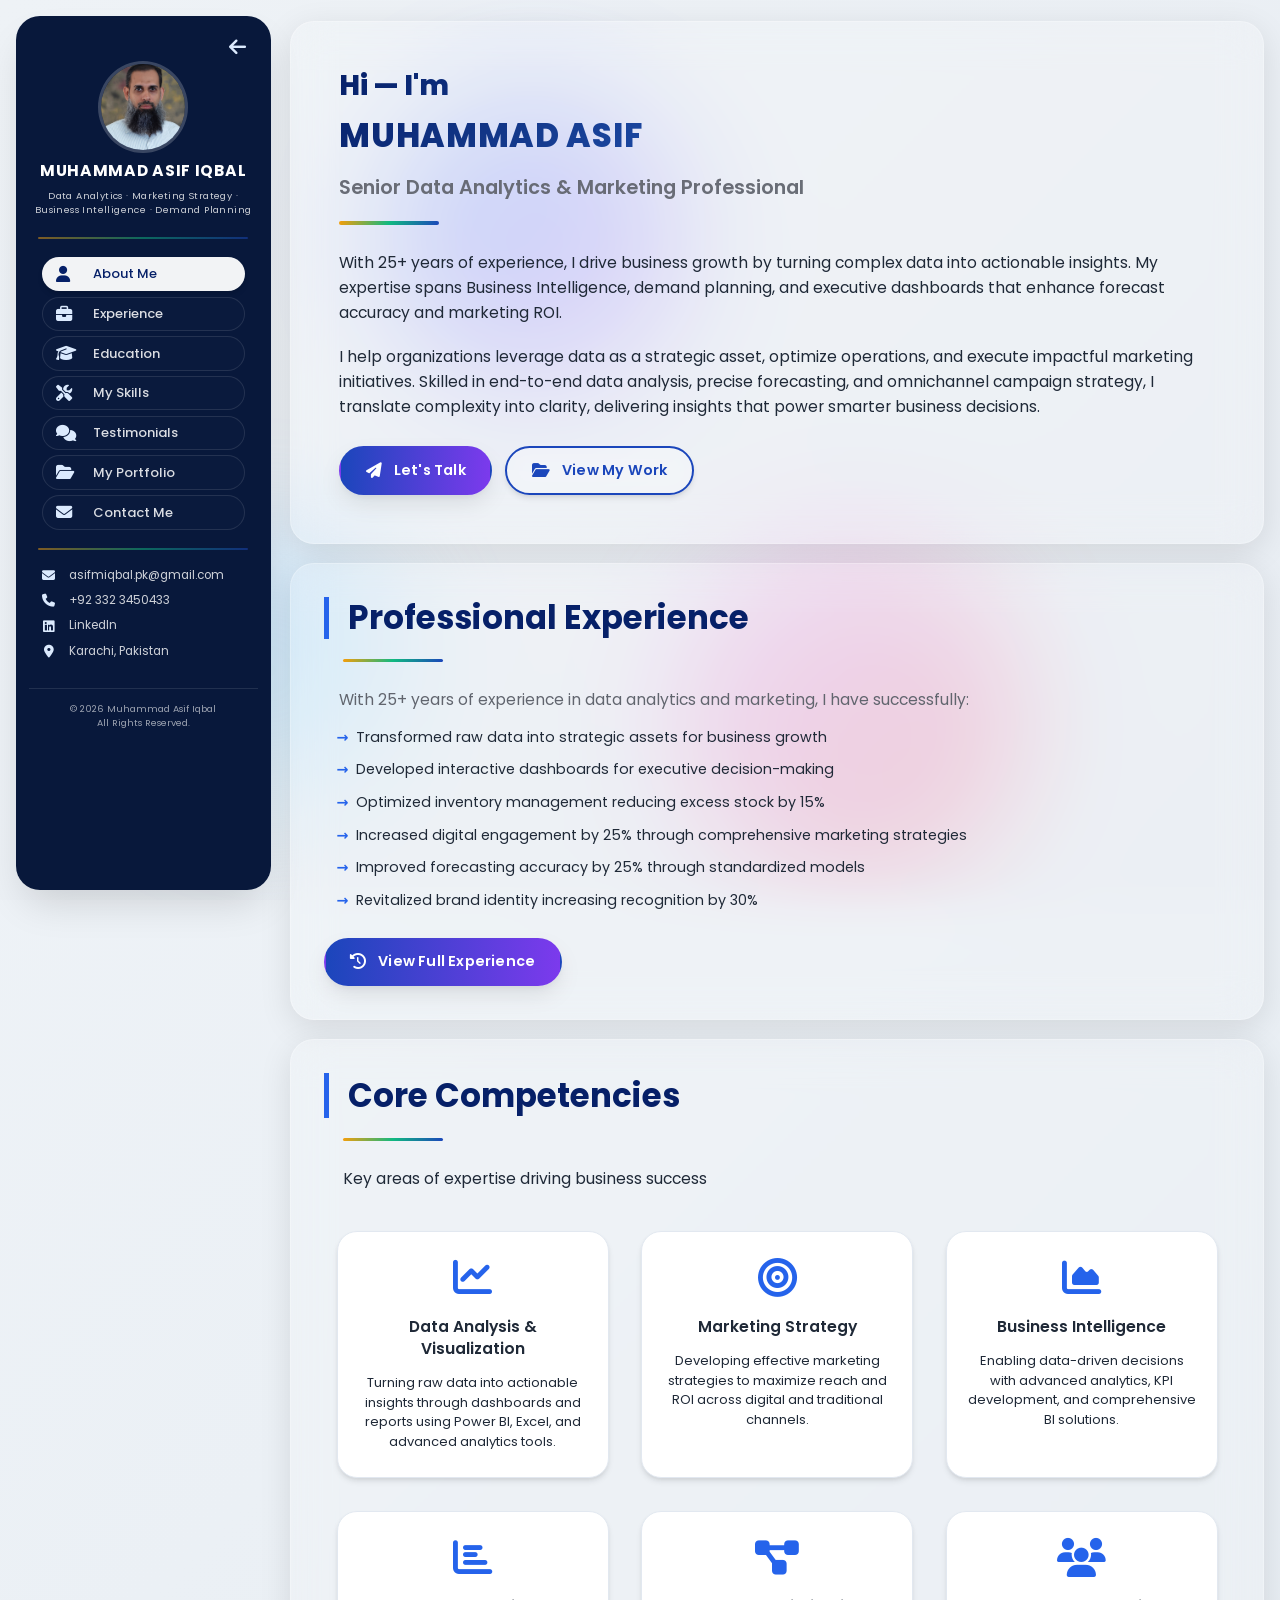
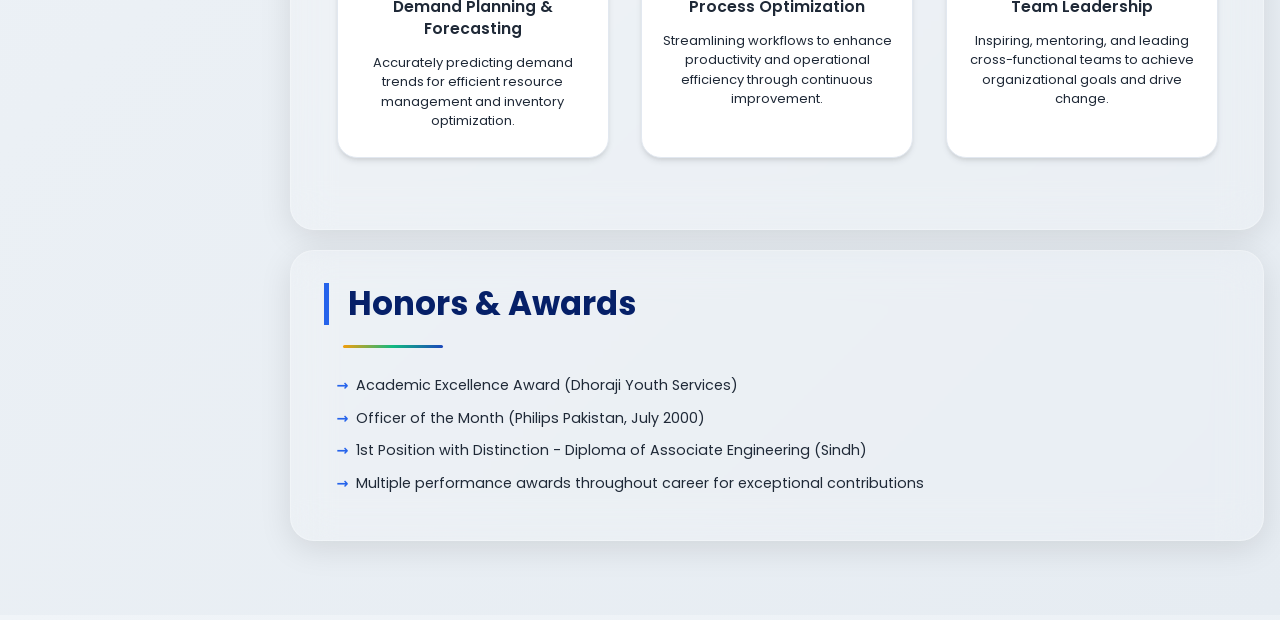
==== commit 426c5a3a: "Updated files" ====
--- a/index.html
+++ b/index.html
@@ -5,7 +5,6 @@
   <meta name="viewport" content="width=device-width, initial-scale=1.0, viewport-fit=cover">
   <meta http-equiv="X-UA-Compatible" content="IE=edge">
 
-  <!-- ===== CORE SEO META TAGS ===== -->
   <title>Muhammad Asif Iqbal | Senior Data Analytics & Marketing Strategy Professional</title>
   <meta name="description" content="Senior Data Analytics & Marketing Strategy Professional specializing in Business Intelligence, Power BI, Demand Planning, and Data Visualization.">
   <meta name="keywords" content="data analytics, marketing strategy, business intelligence, Power BI, Excel, demand planning, Muhammad Asif Iqbal, Karachi, Pakistan">
@@ -21,319 +20,163 @@
   <link rel="preload" href="style.css" as="style">
   <link rel="preload" href="script.js" as="script">
   <link rel="preload" href="images/Asif.jpg" as="image" type="image/jpeg">
+  
+  <!-- Google Fonts -->
   <link rel="preload" as="style" href="https://fonts.googleapis.com/css2?family=Poppins:wght@300;400;500;600;700;800&display=swap">
+  <link href="https://fonts.googleapis.com/css2?family=Poppins:wght@300;400;500;600;700;800&display=swap" rel="stylesheet">
 
-  <!-- Stylesheets -->
   <link rel="stylesheet" href="style.css" media="all">
-
-  <!-- FontAwesome -->
-  <link rel="stylesheet" href="https://cdnjs.cloudflare.com/ajax/libs/font-awesome/6.5.2/css/all.min.css"/>
+  <link rel="stylesheet" href="https://cdnjs.cloudflare.com/ajax/libs/font-awesome/6.5.2/css/all.min.css">
 </head>
 
 <body>
   <a href="#main-content" class="skip-link">Skip to main content</a>
 
-  <!-- Background Effects -->
   <div class="background-shapes" aria-hidden="true">
     <div class="shape shape-1"></div>
     <div class="shape shape-2"></div>
     <div class="shape shape-3"></div>
-    
     <div class="particles" aria-hidden="true">
       <div class="particle"></div><div class="particle"></div><div class="particle"></div>
       <div class="particle"></div><div class="particle"></div><div class="particle"></div>
     </div>
   </div>
 
-  <!-- Mobile Header -->
   <header class="mobile-header" role="banner">
     <div class="mobile-title">
       <h1>Muhammad Asif Iqbal</h1>
       <p class="mobile-tagline">Data Analytics · Marketing Strategy · Business Intelligence</p>
     </div>
-    <button class="hamburger" aria-label="Toggle Menu" aria-expanded="false" aria-controls="mobile-menu-overlay">
-      <span></span>
-      <span></span>
-      <span></span>
+    <button class="hamburger" type="button" aria-label="Toggle Menu" aria-expanded="false" aria-controls="mobile-menu-overlay">
+      <span></span><span></span><span></span>
     </button>
   </header>
 
-  <!-- Main Container -->
   <div class="container">
+    <aside class="sidebar" role="navigation" aria-label="Primary navigation" id="sidebar">
+      <div class="sidebar-header">
+        <button class="sidebar-toggler" id="sidebar-toggler" type="button" aria-label="Collapse Navigation" aria-controls="sidebar" aria-expanded="true">
+          <i class="fas fa-arrow-left" aria-hidden="true"></i>
+        </button>
+      </div>
+      <img src="images/Asif.jpg" alt="Professional portrait of Muhammad Asif Iqbal" class="avatar" width="150" height="150" loading="eager" />
+      <div class="name">Muhammad Asif Iqbal</div>
+      <p class="tagline">Data Analytics · Marketing Strategy · Business Intelligence · Demand Planning</p>
+      <div class="divider" aria-hidden="true"></div>
+      <nav aria-label="Primary navigation">
+        <ul class="nav-menu">
+          <li><a href="index.html" class="nav-link active" aria-current="page" data-tooltip="About Me"><i class="fas fa-user" aria-hidden="true"></i><span class="nav-text">About Me</span></a></li>
+          <li><a href="experience.html" class="nav-link" data-tooltip="Experience"><i class="fas fa-briefcase" aria-hidden="true"></i><span class="nav-text">Experience</span></a></li>
+          <li><a href="education.html" class="nav-link" data-tooltip="Education"><i class="fas fa-graduation-cap" aria-hidden="true"></i><span class="nav-text">Education</span></a></li>
+          <li><a href="skills.html" class="nav-link" data-tooltip="My Skills"><i class="fas fa-tools" aria-hidden="true"></i><span class="nav-text">My Skills</span></a></li>
+          <li><a href="testimonials.html" class="nav-link" data-tooltip="Testimonials"><i class="fas fa-comments" aria-hidden="true"></i><span class="nav-text">Testimonials</span></a></li>
+          <li><a href="portfolio.html" class="nav-link" data-tooltip="My Portfolio"><i class="fas fa-folder-open" aria-hidden="true"></i><span class="nav-text">My Portfolio</span></a></li>
+          <li><a href="contact.html" class="nav-link" data-tooltip="Contact Me"><i class="fas fa-envelope" aria-hidden="true"></i><span class="nav-text">Contact Me</span></a></li>
+        </ul>
+      </nav>
+      <div class="divider" aria-hidden="true"></div>
+      <div class="contact-info">
+        <div class="contact-item" data-tooltip="Email"><i class="fas fa-envelope contact-icon" aria-hidden="true"></i><span class="contact-text">asifmiqbal.pk@gmail.com</span></div>
+        <div class="contact-item" data-tooltip="Phone"><i class="fas fa-phone contact-icon" aria-hidden="true"></i><span class="contact-text">+92 332 3450433</span></div>
+        <div class="contact-item" data-tooltip="LinkedIn Profile"><i class="fab fa-linkedin contact-icon" aria-hidden="true"></i><a href="https://linkedin.com/in/muhammad-asif-iqbal-pk" target="_blank" rel="noopener noreferrer" class="contact-text">LinkedIn</a></div>
+        <div class="contact-item" data-tooltip="Location"><i class="fas fa-map-marker-alt contact-icon" aria-hidden="true"></i><span class="contact-text">Karachi, Pakistan</span></div>
+      </div>
+      <footer class="footer" role="contentinfo">
+        <p class="footer-text">&copy; <span id="year"></span> Muhammad Asif Iqbal</p>
+        <p class="footer-text">All Rights Reserved.</p>
+      </footer>
+    </aside>
 
-<!-- ===== SIDEBAR ===== -->
-<aside class="sidebar" role="navigation" aria-label="Primary navigation" id="sidebar">
-  <div class="sidebar-header">
-    <button class="sidebar-toggler" id="sidebar-toggler" 
-            aria-label="Collapse Navigation" 
-            aria-controls="sidebar" 
-            aria-expanded="true">
-      <i class="fas fa-arrow-left" aria-hidden="true"></i>
-    </button>
-  </div>
-
-  <img src="images/Asif.jpg" 
-       alt="Professional portrait of Muhammad Asif Iqbal" 
-       class="avatar" width="150" height="150" loading="eager" />
-
-  <h1 class="name">Muhammad Asif Iqbal</h1>
-  <p class="tagline">Data Analytics · Marketing Strategy · Business Intelligence · Demand Planning</p>
-
-  <div class="divider" aria-hidden="true"></div>
-
-  <!-- ===== MAIN NAVIGATION ===== -->
-  <nav aria-label="Primary navigation">
-    <ul class="nav-menu">
-      <li><a href="index.html" class="nav-link active" data-tooltip="About Me">
-        <i class="fas fa-user" aria-hidden="true"></i>
-        <span class="nav-text">About Me</span>
-      </a></li>
-      <li><a href="experience.html" class="nav-link" data-tooltip="Experience">
-        <i class="fas fa-briefcase" aria-hidden="true"></i>
-        <span class="nav-text">Experience</span>
-      </a></li>
-      <li><a href="education.html" class="nav-link" data-tooltip="Education">
-        <i class="fas fa-graduation-cap" aria-hidden="true"></i>
-        <span class="nav-text">Education</span>
-      </a></li>
-      <li><a href="skills.html" class="nav-link" data-tooltip="My Skills">
-        <i class="fas fa-tools" aria-hidden="true"></i>
-        <span class="nav-text">My Skills</span>
-      </a></li>
-      <li><a href="testimonials.html" class="nav-link" data-tooltip="Testimonials">
-        <i class="fas fa-comments" aria-hidden="true"></i>
-        <span class="nav-text">Testimonials</span>
-      </a></li>
-      <li><a href="portfolio.html" class="nav-link" data-tooltip="My Portfolio">
-        <i class="fas fa-folder-open" aria-hidden="true"></i>
-        <span class="nav-text">My Portfolio</span>
-      </a></li>
-      <li><a href="contact.html" class="nav-link" data-tooltip="Contact Me">
-        <i class="fas fa-envelope" aria-hidden="true"></i>
-        <span class="nav-text">Contact Me</span>
-      </a></li>
-    </ul>
-  </nav>
-
-  <div class="divider" aria-hidden="true"></div>
-
-  <!-- ===== CONTACT INFORMATION ===== -->
-  <div class="contact-info">
-    <div class="contact-item" data-tooltip="Email">
-      <i class="fas fa-envelope contact-icon" aria-hidden="true"></i>
-      <span class="contact-text">asifmiqbal.pk@gmail.com</span>
-    </div>
-
-    <div class="contact-item" data-tooltip="Phone">
-      <i class="fas fa-phone contact-icon" aria-hidden="true"></i>
-      <span class="contact-text">+92 332 3450433</span>
-    </div>
-
-    <div class="contact-item" data-tooltip="LinkedIn Profile">
-      <i class="fab fa-linkedin contact-icon" aria-hidden="true"></i>
-      <a href="https://linkedin.com/in/muhammad-asif-iqbal-pk" target="_blank" rel="noopener noreferrer" class="contact-text">LinkedIn</a>
-    </div>
-
-    <div class="contact-item" data-tooltip="Location">
-      <i class="fas fa-map-marker-alt contact-icon" aria-hidden="true"></i>
-      <span class="contact-text">Karachi, Pakistan</span>
-    </div>
-  </div>
-
-  <!-- ===== FOOTER ===== -->
-  <footer class="footer" role="contentinfo">
-    <p class="footer-text">&copy; <span id="year"></span> Muhammad Asif Iqbal</p>
-    <p class="footer-text">All Rights Reserved.</p>
-  </footer>
-</aside>
-
-<div class="mobile-menu-overlay" id="mobile-menu-overlay" aria-hidden="true">
-  <div class="mobile-menu-container">
-    <button class="mobile-menu-close" id="mobile-menu-close" aria-label="Close menu">
-      <i class="fas fa-times"></i>
-    </button>
-    
-    <img src="images/Asif.jpg" 
-         alt="Professional portrait of Muhammad Asif Iqbal" 
-         class="avatar" width="150" height="150" loading="eager" />
-
-    <h1 class="name">Muhammad Asif Iqbal</h1>
-    <p class="tagline">Data Analytics · Marketing Strategy · Business Intelligence · Demand Planning</p>
-
-    <div class="divider" aria-hidden="true"></div>
-
-    <nav aria-label="Mobile navigation">
-      <ul class="nav-menu">
-        <li><a href="index.html" class="nav-link active">
-          <i class="fas fa-user" aria-hidden="true"></i>
-          <span class="nav-text">About Me</span>
-        </a></li>
-        <li><a href="experience.html" class="nav-link">
-          <i class="fas fa-briefcase" aria-hidden="true"></i>
-          <span class="nav-text">Experience</span>
-        </a></li>
-        <li><a href="education.html" class="nav-link">
-          <i class="fas fa-graduation-cap" aria-hidden="true"></i>
-          <span class="nav-text">Education</span>
-        </a></li>
-        <li><a href="skills.html" class="nav-link">
-          <i class="fas fa-tools" aria-hidden="true"></i>
-          <span class="nav-text">My Skills</span>
-        </a></li>
-        <li><a href="testimonials.html" class="nav-link">
-          <i class="fas fa-comments" aria-hidden="true"></i>
-          <span class="nav-text">Testimonials</span>
-        </a></li>
-        <li><a href="portfolio.html" class="nav-link">
-          <i class="fas fa-folder-open" aria-hidden="true"></i>
-          <span class="nav-text">My Portfolio</span>
-        </a></li>
-        <li><a href="contact.html" class="nav-link">
-          <i class="fas fa-envelope" aria-hidden="true"></i>
-          <span class="nav-text">Contact Me</span>
-        </a></li>
-      </ul>
-    </nav>
-
-    <div class="divider" aria-hidden="true"></div>
-
-    <div class="contact-info">
-      <div class="contact-item">
-        <i class="fas fa-envelope contact-icon" aria-hidden="true"></i>
-        <span class="contact-text">asifmiqbal.pk@gmail.com</span>
-      </div>
-
-      <div class="contact-item">
-        <i class="fas fa-phone contact-icon" aria-hidden="true"></i>
-        <span class="contact-text">+92 332 3450433</span>
-      </div>
-
-      <div class="contact-item">
-        <i class="fab fa-linkedin contact-icon" aria-hidden="true"></i>
-        <a href="https://linkedin.com/in/muhammad-asif-iqbal-pk" target="_blank" rel="noopener noreferrer" class="contact-text">LinkedIn</a>
-      </div>
-
-      <div class="contact-item">
-        <i class="fas fa-map-marker-alt contact-icon" aria-hidden="true"></i>
-        <span class="contact-text">Karachi, Pakistan</span>
+    <div class="mobile-menu-overlay" id="mobile-menu-overlay" aria-hidden="true">
+      <div class="mobile-menu-container">
+        <button class="mobile-menu-close" id="mobile-menu-close" type="button" aria-label="Close menu"><i class="fas fa-times"></i></button>
+        <img src="images/Asif.jpg" alt="Professional portrait of Muhammad Asif Iqbal" class="avatar" width="150" height="150" loading="eager" />
+        <div class="name">Muhammad Asif Iqbal</div>
+        <p class="tagline">Data Analytics · Marketing Strategy · Business Intelligence · Demand Planning</p>
+        <div class="divider" aria-hidden="true"></div>
+        <nav aria-label="Mobile navigation">
+          <ul class="nav-menu">
+            <li><a href="index.html" class="nav-link active" aria-current="page"><i class="fas fa-user" aria-hidden="true"></i><span class="nav-text">About Me</span></a></li>
+            <li><a href="experience.html" class="nav-link"><i class="fas fa-briefcase" aria-hidden="true"></i><span class="nav-text">Experience</span></a></li>
+            <li><a href="education.html" class="nav-link"><i class="fas fa-graduation-cap" aria-hidden="true"></i><span class="nav-text">Education</span></a></li>
+            <li><a href="skills.html" class="nav-link"><i class="fas fa-tools" aria-hidden="true"></i><span class="nav-text">My Skills</span></a></li>
+            <li><a href="testimonials.html" class="nav-link"><i class="fas fa-comments" aria-hidden="true"></i><span class="nav-text">Testimonials</span></a></li>
+            <li><a href="portfolio.html" class="nav-link"><i class="fas fa-folder-open" aria-hidden="true"></i><span class="nav-text">My Portfolio</span></a></li>
+            <li><a href="contact.html" class="nav-link"><i class="fas fa-envelope" aria-hidden="true"></i><span class="nav-text">Contact Me</span></a></li>
+          </ul>
+        </nav>
+        <div class="divider" aria-hidden="true"></div>
+        <div class="contact-info">
+          <div class="contact-item"><i class="fas fa-envelope contact-icon" aria-hidden="true"></i><span class="contact-text">asifmiqbal.pk@gmail.com</span></div>
+          <div class="contact-item"><i class="fas fa-phone contact-icon" aria-hidden="true"></i><span class="contact-text">+92 332 3450433</span></div>
+          <div class="contact-item"><i class="fab fa-linkedin contact-icon" aria-hidden="true"></i><a href="https://linkedin.com/in/muhammad-asif-iqbal-pk" target="_blank" rel="noopener noreferrer" class="contact-text">LinkedIn</a></div>
+          <div class="contact-item"><i class="fas fa-map-marker-alt contact-icon" aria-hidden="true"></i><span class="contact-text">Karachi, Pakistan</span></div>
+        </div>
+        <footer class="footer" role="contentinfo">
+          <p class="footer-text">&copy; <span id="year-mobile"></span> Muhammad Asif Iqbal</p>
+          <p class="footer-text">All Rights Reserved.</p>
+        </footer>
       </div>
     </div>
 
-    <footer class="footer" role="contentinfo">
-      <p class="footer-text">&copy; <span id="year-mobile"></span> Muhammad Asif Iqbal</p>
-      <p class="footer-text">All Rights Reserved.</p>
-    </footer>
-  </div>
-</div>
+    <main class="main-content" id="main-content" role="main" tabindex="-1">
+      <section class="hero reveal" aria-labelledby="hero-title">
+        <div class="hero-card reveal">
+          <h1 id="hero-title">Hi — I'm <br> <span class="name">Muhammad Asif</span></h1>
+          <h2 class="hero-subtitle">Senior Data Analytics & Marketing Professional</h2>
+          <div class="divider" aria-hidden="true"></div>
+          <p>With <span class="experience-years"></span> years of experience, I drive business growth by turning complex data into actionable insights. My expertise spans Business Intelligence, demand planning, and executive dashboards that enhance forecast accuracy and marketing ROI.</p>
+          <p>I help organizations leverage data as a strategic asset, optimize operations, and execute impactful marketing initiatives. Skilled in end-to-end data analysis, precise forecasting, and omnichannel campaign strategy, I translate complexity into clarity, delivering insights that power smarter business decisions.</p>
+          <div class="hero-cta">
+            <a href="contact.html" class="btn primary"><i class="fa fa-paper-plane" aria-hidden="true"></i> Let's Talk</a>
+            <a href="portfolio.html" class="btn secondary"><i class="fas fa-folder-open" aria-hidden="true"></i> View My Work</a>
+          </div>
+        </div>
+      </section>
 
-    <!-- Main Content -->
-    <main class="main-content" id="main-content" role="main" tabindex="-1">
-   
-    <section class="hero reveal" aria-labelledby="hero-title">
-      <div class="hero-card reveal">
-        <h1 id="hero-title">Hi — I'm <br> <span class="name">Muhammad Asif</span></h1>
-        <h2 class="hero-subtitle">Senior Data Analytics & Marketing Professional</h2>
+      <section class="content-card reveal" aria-labelledby="experience-summary">
+        <h2 id="experience-summary">Professional Experience</h2>
         <div class="divider" aria-hidden="true"></div>
+        <p>With <span class="experience-years"></span> years of experience in data analytics and marketing, I have successfully:</p>
+        <ul>
+          <li>Transformed raw data into strategic assets for business growth</li>
+          <li>Developed interactive dashboards for executive decision-making</li>
+          <li>Optimized inventory management reducing excess stock by 15%</li>
+          <li>Increased digital engagement by 25% through comprehensive marketing strategies</li>
+          <li>Improved forecasting accuracy by 25% through standardized models</li>
+          <li>Revitalized brand identity increasing recognition by 30%</li>
+        </ul>
+        <div class="hero-cta"><a href="experience.html" class="btn primary"><i class="fas fa-history" aria-hidden="true"></i> View Full Experience</a></div>
+      </section>
 
-     <p>With <span class="experience-years"></span> years of experience, I drive business growth by turning complex data into actionable insights. My expertise spans Business Intelligence, demand planning, and executive dashboards that enhance forecast accuracy and marketing ROI.</p>
+      <section class="competencies-section reveal" aria-labelledby="core-competencies">
+        <h2 id="core-competencies" class="competencies-title">Core Competencies</h2>
+        <div class="divider" aria-hidden="true"></div>
+        <p class="competencies-subtitle">Key areas of expertise driving business success</p>
+        <div class="competencies-grid">
+          <article class="competency-card reveal"><i class="fas fa-chart-line" aria-hidden="true"></i><h3>Data Analysis & Visualization</h3><p>Turning raw data into actionable insights through dashboards and reports using Power BI, Excel, and advanced analytics tools.</p></article>
+          <article class="competency-card reveal"><i class="fas fa-bullseye" aria-hidden="true"></i><h3>Marketing Strategy</h3><p>Developing effective marketing strategies to maximize reach and ROI across digital and traditional channels.</p></article>
+          <article class="competency-card reveal"><i class="fas fa-chart-area" aria-hidden="true"></i><h3>Business Intelligence</h3><p>Enabling data-driven decisions with advanced analytics, KPI development, and comprehensive BI solutions.</p></article>
+          <article class="competency-card reveal"><i class="fas fa-chart-bar" aria-hidden="true"></i><h3>Demand Planning & Forecasting</h3><p>Accurately predicting demand trends for efficient resource management and inventory optimization.</p></article>
+          <article class="competency-card reveal"><i class="fas fa-project-diagram" aria-hidden="true"></i><h3>Process Optimization</h3><p>Streamlining workflows to enhance productivity and operational efficiency through continuous improvement.</p></article>
+          <article class="competency-card reveal"><i class="fas fa-users" aria-hidden="true"></i><h3>Team Leadership</h3><p>Inspiring, mentoring, and leading cross-functional teams to achieve organizational goals and drive change.</p></article>
+        </div>
+      </section>
 
-    <p>I help organizations leverage data as a strategic asset, optimize operations, and execute impactful marketing initiatives. Skilled in end-to-end data analysis, precise forecasting, and omnichannel campaign strategy, I translate complexity into clarity, delivering insights that power smarter business decisions.</p>
-
-        <div class="hero-cta">
-          <a href="contact.html" class="btn primary">
-            <i class="fa fa-paper-plane" aria-hidden="true"></i> 
-            Let's Talk
-          </a>
-          <a href="portfolio.html" class="btn secondary">
-            <i class="fas fa-folder-open" aria-hidden="true"></i> 
-            View My Work
-          </a>
-        </div>
-      </div>
-    </section>
-
-    <section class="content-card reveal" aria-labelledby="experience-summary">
-      <h2 id="experience-summary">Professional Experience</h2>
-         
-      <div class="divider" aria-hidden="true"></div>
-      
-      <p> With <span id="experience"></span> years of experience in data analytics and marketing, I have successfully:</p>
-      <ul>
-        <li>Transformed raw data into strategic assets for business growth</li>
-        <li>Developed interactive dashboards for executive decision-making</li>
-        <li>Optimized inventory management reducing excess stock by 15%</li>
-        <li>Increased digital engagement by 25% through comprehensive marketing strategies</li>
-        <li>Improved forecasting accuracy by 25% through standardized models</li>
-        <li>Revitalized brand identity increasing recognition by 30%</li>
-      </ul>
-      <div class="hero-cta">
-        <a href="experience.html" class="btn primary">
-          <i class="fas fa-history" aria-hidden="true"></i> 
-          View Full Experience
-        </a>
-      </div>
-    </section>
-
-    <section class="competencies-section reveal" aria-labelledby="core-competencies">
-      <h2 id="core-competencies" class="competencies-title">Core Competencies</h2>
-      
-      <div class="divider" aria-hidden="true"></div>
-      
-      <p class="competencies-subtitle">Key areas of expertise driving business success</p>
-
-      <div class="competencies-grid">
-        <article class="competency-card reveal">
-          <i class="fas fa-chart-line" aria-hidden="true"></i>
-          <h3>Data Analysis & Visualization</h3>
-          <p>Turning raw data into actionable insights through dashboards and reports using Power BI, Excel, and advanced analytics tools.</p>
-        </article>
-
-        <article class="competency-card reveal">
-          <i class="fas fa-bullseye" aria-hidden="true"></i>
-          <h3>Marketing Strategy</h3>
-          <p>Developing effective marketing strategies to maximize reach and ROI across digital and traditional channels.</p>
-        </article>
-
-        <article class="competency-card reveal">
-          <i class="fas fa-chart-area" aria-hidden="true"></i>
-          <h3>Business Intelligence</h3>
-          <p>Enabling data-driven decisions with advanced analytics, KPI development, and comprehensive BI solutions.</p>
-        </article>
-
-        <article class="competency-card reveal">
-          <i class="fas fa-chart-bar" aria-hidden="true"></i>
-          <h3>Demand Planning & Forecasting</h3>
-          <p>Accurately predicting demand trends for efficient resource management and inventory optimization.</p>
-        </article>
-
-        <article class="competency-card reveal">
-          <i class="fas fa-project-diagram" aria-hidden="true"></i>
-          <h3>Process Optimization</h3>
-          <p>Streamlining workflows to enhance productivity and operational efficiency through continuous improvement.</p>
-        </article>
-
-        <article class="competency-card reveal">
-          <i class="fas fa-users" aria-hidden="true"></i>
-          <h3>Team Leadership</h3>
-          <p>Inspiring, mentoring, and leading cross-functional teams to achieve organizational goals and drive change.</p>
-        </article>
-      </div>
-    </section>
-
-    <section class="content-card reveal" aria-labelledby="honors-awards">
-      <h2 id="honors-awards">Honors & Awards</h2>
-      <div class="divider" aria-hidden="true"></div>
-      <ul>
-        <li>Academic Excellence Award (Dhoraji Youth Services)</li>
-        <li>Officer of the Month (Philips Pakistan, July 2000)</li>
-        <li>1st Position with Distinction - Diploma of Associate Engineering (Sindh)</li>
-        <li>Multiple performance awards throughout career for exceptional contributions</li>
-      </ul>
-    </section>
-  </main>
+      <section class="content-card reveal" aria-labelledby="honors-awards">
+        <h2 id="honors-awards">Honors & Awards</h2>
+        <div class="divider" aria-hidden="true"></div>
+        <ul>
+          <li>Academic Excellence Award (Dhoraji Youth Services)</li>
+          <li>Officer of the Month (Philips Pakistan, July 2000)</li>
+          <li>1st Position with Distinction - Diploma of Associate Engineering (Sindh)</li>
+          <li>Multiple performance awards throughout career for exceptional contributions</li>
+        </ul>
+      </section>
+    </main>
   </div>
 
-  <button id="backToTop" aria-label="Back to top"><i class="fas fa-chevron-up"></i></button>
+  <button id="backToTop" type="button" aria-label="Back to top"><i class="fas fa-chevron-up"></i></button>
   <div id="toast" class="toast" role="alert" aria-live="polite" aria-atomic="true"></div>
 
   <script src="script.js" defer></script>
--- a/style.css
+++ b/style.css
@@ -3,12 +3,11 @@
    Consolidated CSS File - All Styles in One
    =============================================== */
 
-/* ===== CSS CUSTOM PROPERTIES ===== */
 :root {
   /* Layout */
-  --sidebar-expanded: 272px;
+  --sidebar-expanded: 255px;
   --sidebar-collapsed: 80px;
-  --container-max: 1600px;
+  --container-max: 1400px;
   --header-height: 72px;
   
   /* Brand Colors */
@@ -45,10 +44,10 @@
   
   /* Gradients */
   --gradient-1: linear-gradient(92deg, #1B46BB, #7c3aed);
-  --gradient-2: linear-gradient(30deg, #1B46BB, #10b981, #36cde7);
+  --gradient-2: linear-gradient(30deg, #1B46BB, #10b981, #1ca9c2);
   --gradient-3: linear-gradient(112deg, #1B46BB, #7c3aed, #36cde7);
   --gradient-4: linear-gradient(112deg, #f59e0b, #10b981, #1B46BB);
-  --gradient-5: linear-gradient(112deg, #1B46BB, #36cde7, #10b981);
+  --gradient-5: linear-gradient(112deg, #092983, #4fd9f1, #058057);
   
   /* Glass Morphism */
   --glass-bg: rgba(255, 255, 255, 0.15);
@@ -72,11 +71,15 @@
   --radius-full: 9999px;
   
   /* Typography */
+  --font-heading: 'Poppins', 'Segoe UI', system-ui, -apple-system, sans-serif;
+  --font-body: 'Poppins', 'Inter', system-ui, -apple-system, sans-serif;
+
   --text-xs: 0.75rem;
   --text-sm: 0.875rem;
-  --text-base: 1rem;
-  --text-lg: 1.125rem;
-  --text-xl: 1.25rem;
+  --text-md: 1rem;
+  --text-base: 1.1rem;
+  --text-lg: 1.2rem;
+  --text-xl: 1.3rem;
   --text-2xl: 1.5rem;
   --text-3xl: 1.875rem;
   --text-4xl: 2.25rem;
@@ -101,12 +104,10 @@
   }
   
   body {
-    background: linear-gradient(135deg, #0f172a 0%, #1e293b 100%);
-  }
+    background: linear-gradient(135deg, #0f172a 0%, #1e293b 100%);}
   
   .background-shapes {
-    background: linear-gradient(135deg, #0f172a 0%, #1e293b 100%);
-  }
+    background: linear-gradient(135deg, #0f172a 0%, #1e293b 100%);}
 }
 
 /* ===== BASE RESET & GLOBAL STYLES ===== */
@@ -117,20 +118,26 @@
 }
 
 html {
-  font-size: 14px;
+  font-size: 13px;
   scroll-behavior: smooth;
   -webkit-text-size-adjust: 100%;
   -webkit-font-smoothing: antialiased;
   -moz-osx-font-smoothing: grayscale;
 }
 
+h1, h2, h3, h4, h5, h6 {
+  font-family: var(--font-heading);
+  font-weight: 700;
+  line-height: 1.4;
+}
+
 body {
-  font-family: 'Poppins', system-ui, -apple-system, 'Segoe UI', Roboto, sans-serif;
+  font-family: var(--font-body);
   line-height: 1.5;
   color: var(--text-primary);
   background: linear-gradient(135deg, #f0f4f8 0%, #e6ecf2 100%);
   min-height: 100vh;
-  padding: 1rem;
+  padding: 1.2rem;
   overflow-x: hidden;
   font-weight: 400;
 }
@@ -167,7 +174,8 @@
   overflow: hidden;
   clip: rect(0, 0, 0, 0);
   white-space: nowrap;
-  border: 0;}
+  border: 0;
+}
 
 /* ===== BACKGROUND EFFECTS ===== */
 .background-shapes {
@@ -179,14 +187,16 @@
   z-index: -1;
   overflow: hidden;
   background: linear-gradient(135deg, #eef2f6 0%, #e8edf3 100%);
-  backdrop-filter: blur(20px);}
+  backdrop-filter: blur(20px);
+}
 
 .shape {
   position: absolute;
   border-radius: 50%;
   filter: blur(60px);
   opacity: 0.3;
-  animation: float 20s ease-in-out infinite;}
+  animation: float 20s ease-in-out infinite;
+}
 
 .shape-1 {
   background: linear-gradient(135deg, #3f7cff 0%, #be7cff 100%);
@@ -195,7 +205,8 @@
   top: 10%;
   left: 30%;
   opacity: 0.3;
-  animation-delay: 0s;}
+  animation-delay: 0s;
+}
 
 .shape-2 {
   background: linear-gradient(135deg, #f093fb 0%, #f5576c 100%);
@@ -203,7 +214,8 @@
   height: 350px;
   top: 60%;
   right: 20%;
-  animation-delay: 5s;}
+  animation-delay: 5s;
+}
 
 .shape-3 {
   background: linear-gradient(135deg, #4facfe 0%, #d3fdff 100%);
@@ -211,7 +223,8 @@
   height: 280px;
   bottom: 10%;
   left: 10%;
-  animation-delay: 10s;}
+  animation-delay: 10s;
+}
 
 @keyframes float {
   0%, 100% { transform: translateY(0) rotate(0deg) scale(1); }
@@ -233,24 +246,28 @@
   z-index: 9900;
   padding: 0 1.5rem;
   align-items: center;
-  justify-content: space-between;}
+  justify-content: space-between;
+}
 
 .mobile-title {
   flex: 1;
-  text-align: center;}
+  text-align: center;
+}
 
 .mobile-header h1 {
   font-size: 1.5rem;
   text-transform: uppercase;
   font-weight: 600;
   color: var(--brand-dark);
-  margin: 0;}
+  margin: 0;
+}
 
 .mobile-tagline {
   font-size: 1rem;
   color: var(--text-secondary);
   margin: 0;
-  font-weight: 400;}
+  font-weight: 400;
+}
 
 /* ===== HAMBURGER MENU ===== */
 .hamburger {
@@ -264,7 +281,8 @@
   cursor: pointer;
   padding: 0;
   position: relative;
-  z-index: 10000;}
+  z-index: 10000;
+}
 
 .hamburger span {
   display: block;
@@ -273,7 +291,8 @@
   background-color: var(--brand-dark);
   border-radius: 3px;
   transition: var(--transition);
-  transform-origin: center;}
+  transform-origin: center;
+}
 
 .hamburger.active span:nth-child(1) { transform: rotate(45deg) translate(6px, 6px); }
 .hamburger.active span:nth-child(2) { opacity: 0; }
@@ -287,10 +306,12 @@
   max-width: var(--container-max);
   margin: 0 auto;
   min-height: calc(100vh - 2rem);
-  transition: grid-template-columns 0.3s var(--transition);}
+  transition: grid-template-columns 0.3s var(--transition);
+}
 
 .container.collapsed {
-  grid-template-columns: var(--sidebar-collapsed) 1fr;}
+  grid-template-columns: var(--sidebar-collapsed) 1fr;
+}
 
 /* ===== MAIN CONTENT AREA ===== */
 .main-content {
@@ -300,7 +321,8 @@
   width: 100%;
   transition: all 0.3s var(--transition);
   min-height: 100vh;
-  padding-bottom: 3rem;}
+  padding-bottom: 3rem;
+}
 
 /* ===== SIDEBAR STYLES ===== */
 .sidebar {
@@ -321,13 +343,15 @@
   overflow-x: hidden;
   overflow-y: auto;
   z-index: 100;
-  transition: all 0.3s cubic-bezier(0.4, 0, 0.2, 1);}
+  transition: all 0.3s cubic-bezier(0.4, 0, 0.2, 1);
+}
 
 /* Sidebar Header */
 .sidebar-header {
   display: flex;
   justify-content: flex-end;
-  margin-bottom: 0;}
+  margin-bottom: 0;
+}
 
 .sidebar-toggler {
   background: transparent;
@@ -341,14 +365,17 @@
   cursor: pointer;
   margin-top: -1rem;
   border-radius: var(--radius-full);
-  transition: all 0.3s ease;}
+  transition: all 0.3s ease;
+}
 
 .sidebar-toggler i {
   font-size: 1.5rem;
-  transition: transform 0.3s ease;}
+  transition: transform 0.3s ease;
+}
 
 .sidebar-toggler:hover {
-  transform: translateX(-5px);}
+  transform: translateX(-5px);
+}
 
 /* Sidebar Avatar & Info */
 .avatar {
@@ -359,7 +386,8 @@
   border: 3px solid rgba(255, 255, 255, 0.2);
   margin: -1rem auto;
   display: block;
-  transition: all 0.3s ease;}
+  transition: all 0.3s ease;
+}
 
 .name {
   text-align: center;
@@ -369,7 +397,8 @@
   letter-spacing: 0.7px;
   color: white;
   margin-top: 1rem;
-  transition: all 0.3s ease;}
+  transition: all 0.3s ease;
+}
 
 .tagline {
   text-align: center;
@@ -378,7 +407,8 @@
   color: rgba(255, 255, 255, 0.8);
   line-height: 1.5;
   margin-bottom: 0.5rem;
-  transition: all 0.3s ease;}
+  transition: all 0.3s ease;
+}
 
 /* Sidebar Divider */
 .sidebar .divider {
@@ -387,27 +417,32 @@
   background: var(--gradient-4);
   margin: 0.5rem auto;
   border-radius: 1px;
-  opacity: 0.5;}
+  opacity: 0.5;
+}
 
 /* Sidebar Navigation */
 .nav-menu {
   list-style: none;
   margin: 0;
-  padding:0 1rem;
-  flex-grow: 1;}
+  padding: 0 1rem;
+  flex-grow: 1;
+}
 
 .nav-link {
   display: flex;
   align-items: center;
-  padding: 0.63rem 1.2rem;
-  margin: 0.2rem 0;
+  padding: 0.5rem 1rem;
+  margin: 0.4rem 0;
   color: rgba(255, 255, 255, 0.85);
   text-decoration: none;
   border-radius: var(--radius-full);
   transition: all 0.3s cubic-bezier(0.4, 0, 0.2, 1);
   border: 1px solid transparent;
   position: relative;
-  overflow: hidden;}
+  overflow: hidden;
+  background: rgba(255, 255, 255, 0.01);
+  border-color: rgba(255, 255, 255, 0.1);
+}
 
 .nav-link::before {
   content: '';
@@ -417,7 +452,8 @@
   width: 100%;
   height: 100%;
   background: linear-gradient(90deg, transparent, rgba(255, 255, 255, 0.2), transparent);
-  transition: left 0.6s ease;}
+  transition: left 0.6s ease;
+}
 
 .nav-link:hover::before {left: 100%;}
 
@@ -425,45 +461,53 @@
   background: rgba(255, 255, 255, 0.1);
   border-color: rgba(255, 255, 255, 0.2);
   transform: translateX(8px);
-  color: white;}
+  color: white;
+}
 
 .nav-link.active {
   background: rgba(255, 255, 255, 0.95);
   color: var(--brand-dark);
   font-weight: 600;
   border-color: transparent;
-  box-shadow: var(--shadow-md);}
+  box-shadow: var(--shadow-md);
+}
 
 .nav-link.active i {
-  color: var(--brand-dark);}
+  color: var(--brand-dark);
+}
 
 .nav-link i {
   width: 24px;
   margin-right: 1rem;
   font-size: 1.25rem;
   color: var(--brand-light);
-  transition: all 0.3s ease;}
+  transition: all 0.3s ease;
+}
 
 .nav-text {
   transition: all 0.3s ease;
-  font-weight: 500;}
+  font-weight: 500;
+}
 
 .contact-info {
   color: rgba(255, 255, 255, 0.8);
   padding: 0.3rem 0 0 0;
   font-size: 0.9rem;
-  transition: all 0.3s ease;}
+  transition: all 0.3s ease;
+}
 
 .contact-item {
   display: flex;
   align-items: center;
   margin-bottom: 0.6rem;
   color: rgba(255, 255, 255, 0.8);
-  transition: all 0.3s ease;}
+  transition: all 0.3s ease;
+}
 
 .contact-item:hover {
   color: white;
-  transform: translateX(5px);}
+  transform: translateX(5px);
+}
 
 .contact-item a {
   text-decoration: none;
@@ -471,18 +515,21 @@
   display: flex;
   align-items: center;
   gap: 1rem;
-  width: 100%;}
+  width: 100%;
+}
 
 .contact-icon {
   width: 40px;
   text-align: center;
   flex-shrink: 0;
   font-size: 1rem;
-  color: var(--brand-light);}
+  color: var(--brand-light);
+}
 
 .contact-text {
   transition: all 0.3s ease;
-  flex-grow: 1;}
+  flex-grow: 1;
+}
 
 .footer {
   text-align: center;
@@ -567,7 +614,8 @@
 
 .sidebar.collapsed .nav-link:hover {
   background: rgba(255, 255, 255, 0.2);
-  transform: scale(1.1);}
+  transform: scale(1.1);
+}
 
 .sidebar.collapsed .footer {
   display: flex;
@@ -575,8 +623,8 @@
   align-items: center;
   padding: 0.5rem 0 0 0;
   font-size: 0.8rem;
-  border: none;}
-
+  border: none;
+}
 
 /* ===== TOOLTIP STYLES ===== */
 .sidebar-tooltip {
@@ -594,11 +642,13 @@
   transition: opacity 0.2s ease, transform 0.2s ease;
   white-space: nowrap;
   box-shadow: var(--shadow-lg);
-  backdrop-filter: blur(10px);}
+  backdrop-filter: blur(10px);
+}
 
 .sidebar-tooltip.show {
   opacity: 1;
-  transform: translateX(0);}
+  transform: translateX(0);
+}
 
 .sidebar-tooltip::before {
   content: '';
@@ -608,7 +658,8 @@
   transform: translateY(-50%);
   border-width: 6px 6px 6px 0; 
   border-style: solid;
-  border-color: transparent var(--brand-light) transparent transparent;}
+  border-color: transparent var(--brand-light) transparent transparent;
+}
 
 /* ===== MOBILE MENU OVERLAY ===== */
 .mobile-menu-overlay {
@@ -685,7 +736,7 @@
   border: 1px solid var(--glass-border);
   border-radius: var(--radius-2xl);
   box-shadow: var(--glass-shadow);
-  padding: 3rem;
+  padding: 2.5rem;
   margin-top: 0.4rem;
   animation: fadeIn 0.6s ease-out;
 }
@@ -698,53 +749,60 @@
 .hero-card {padding: 1.2rem;}
 
 .hero-card h1 {
-  font-size: 2.5rem;
+  font-size: 2.1rem;
   font-weight: 800;
   line-height: 1.2;
-  color: var(--brand-dark);
   margin-bottom: 1.5rem;
-  background: linear-gradient(135deg, var(--brand-dark) 0%, var(--brand-primary) 100%);
+  background: linear-gradient(135deg, var(--brand-dark) 0%, var(--brand-accent) 100%);
   -webkit-background-clip: text;
   -webkit-text-fill-color: transparent;
-  background-clip: text;}
+  background-clip: text;
+}
 
 .hero .name {
   color: var(--brand-secondary);
-  font-size: 2.8rem;
+  font-size: 2.5rem;
   display: inline-block;
-  font-weight: 800;}
+  font-weight: 800;
+}
 
 .hero-subtitle {
   font-size: 1.5rem;
   font-weight: 600;
   color: var(--text-secondary);
   margin-bottom: 1.5rem;
-  opacity: 0.9;}
+  opacity: 0.95;
+}
 
 .hero .divider {
   height: 4px;
   background: var(--gradient-4);
   border-radius: var(--radius-full);
   margin: 1.5rem 0 2rem 0;
-  width: 100px;}
+  width: 100px;
+}
 
 .hero p {
   font-size: 1.2rem;
+  font-family: var(--font-body);
   line-height: 1.6;
   color: var(--text-primary);
-  margin-bottom: 1.5rem;}
+  margin-bottom: 1.5rem;
+}
 
 .hero-cta {
   display: flex;
   gap: 1rem;
   margin-top: 2rem;
-  flex-wrap: wrap;}
+  flex-wrap: wrap;
+}
 
 .hero ul,
 .content-card ul {
   list-style: none;
   padding-left: 0;
-  margin: 1.0rem 0;}
+  margin: 1.0rem 0;
+}
 
 .hero li,
 .content-card li {
@@ -753,7 +811,8 @@
   margin-bottom: 0.75rem;
   line-height: 1.6;
   color: var(--text-primary);
-  font-size: 1.1rem;}
+  font-size: 1.1rem;
+}
 
 .hero li::before,
 .content-card li::before {
@@ -762,7 +821,8 @@
   left: 1rem;
   color: var(--brand-primary);
   font-weight: 900;
-  font-size: 1.1rem;}
+  font-size: 1.1rem;
+}
 
 /* ===== BUTTONS ===== */
 .btn {
@@ -772,6 +832,7 @@
   padding: 0.9rem 1.9rem;
   border-radius: var(--radius-full);
   text-decoration: none;
+  font-family: var(--font-heading);
   font-weight: 600;
   font-size: 1.1rem;
   cursor: pointer;
@@ -781,7 +842,8 @@
   text-transform: none;
   letter-spacing: 0.2px;
   border: 2px solid transparent;
-  min-height: 48px;}
+  min-height: 48px;
+}
 
 .btn::before {
   content: '';
@@ -791,19 +853,22 @@
   width: 100%;
   height: 100%;
   background: linear-gradient(90deg, transparent, rgba(255, 255, 255, 0.3), transparent);
-  transition: left 0.6s ease;}
+  transition: left 0.6s ease;
+}
 
 .btn:hover::before {left: 100%;}
 
 .btn.primary {
   background: var(--gradient-1);
   color: white;
-  box-shadow: var(--shadow-lg);}
+  box-shadow: var(--shadow-lg);
+}
 
 .btn.primary:hover {
   transform: translateY(-3px);
   box-shadow: var(--shadow-xl);
-  border-color: rgba(255, 255, 255, 0.2);}
+  border-color: rgba(255, 255, 255, 0.2);
+}
 
 .btn.primary:active {transform: translateY(-1px);}
 
@@ -812,18 +877,19 @@
   color: var(--brand-secondary);
   border: 2px solid var(--brand-secondary);
   box-shadow: var(--shadow-md);
-  backdrop-filter: blur(12px);}
+  backdrop-filter: blur(12px);
+}
 
 .btn.secondary:hover {
   background: var(--brand-secondary);
   color: white;
   transform: translateY(-3px);
-  box-shadow: var(--shadow-lg);}
+  box-shadow: var(--shadow-lg);
+}
 
 .btn.secondary:active {transform: translateY(-1px);}
 
 .btn i {font-size: 1.1em; transition: transform 0.3s ease;}
-
 .btn:hover i {transform: translateX(4px);}
 
 /* ===== CONTENT CARDS ===== */
@@ -835,7 +901,8 @@
   padding: 2.5rem;
   margin: 1.5rem 0;
   border: 1px solid var(--glass-border);
-  animation: fadeIn 0.6s ease-out;}
+  animation: fadeIn 0.6s ease-out;
+}
 
 .content-card h2 {
   font-size: 2.5rem;
@@ -844,21 +911,24 @@
   margin-bottom: 1.5rem;
   border-left: 5px solid var(--brand-primary);
   padding-left: 1.5rem;
-  line-height: 1.3;}
+  line-height: 1.3;
+}
 
 .content-card p {
   color: var(--text-secondary);
   font-size: 1.2rem;
   line-height: 1.6;
   padding-left: 1.2rem;
-  margin: 1rem 0;}
+  margin: 1rem 0;
+}
 
 .content-card .divider {
   height: 3px;
   background: var(--gradient-4);
   border-radius: var(--radius-full);
   margin: 1.5rem 0 2rem 1.5rem;
-  width: 100px;}
+  width: 100px;
+}
 
 /* ===== CTA CARDS ===== */
 .cta-card {
@@ -882,7 +952,7 @@
 
 .cta-card p {
   color: var(--text-secondary);
-  font-size: var(--text-base);
+  font-size: var(--text-xl);
   line-height: 1.6;
   margin: 1.5rem 0 2rem 0;
 }
@@ -926,7 +996,8 @@
   box-shadow: var(--glass-shadow);
   padding: 2.5rem;
   margin: 1.5rem 0;
-  border: 1px solid var(--glass-border);}
+  border: 1px solid var(--glass-border);
+}
 
 .competencies-title {
   font-size: 2.5rem;
@@ -935,48 +1006,55 @@
   border-left: 5px solid var(--brand-primary);
   padding-left: 1.5rem;
   text-align: left;
-  margin-bottom: 1rem;}
+  margin-bottom: 1rem;
+}
 
 .competencies-section .divider {
   height: 3px;
   background: var(--gradient-4);
   border-radius: var(--radius-full);
   margin: 1.5rem 0 2rem 1.5rem;
-  width: 100px;}
+  width: 100px;
+}
 
 .competencies-subtitle {
-  color: var(--text-secondary);
+  color: var(--text-primary);
   font-size: 1.2rem;
   line-height: 1.6;
   padding-left: 1.5rem;
-  margin: 1rem 0 1.5rem;}
+  margin: 1rem 0 1.5rem;
+}
 
 .competencies-grid {
   display: grid;
-  grid-template-columns: repeat(auto-fit, minmax(300px, 1fr));
-  gap: 2rem;
-  margin-top: 2rem;}
+  grid-template-columns: repeat(auto-fit, minmax(272px, 1fr));
+  gap: 2.5rem;
+  margin: 3rem 1rem ;
+}
 
 .competency-card {
   background: white;
-  padding: 2rem;
+  padding: 2rem 1.5rem;
   border-radius: var(--radius-xl);
   text-align: center;
   transition: all 0.3s cubic-bezier(0.4, 0, 0.2, 1);
   border: 1px solid var(--border-light);
   box-shadow: var(--shadow-md);
-  height: 100%;}
+  height: 100%;
+}
 
 .competency-card:hover {
   transform: translateY(-8px);
-  box-shadow: var(--shadow-xl);}
+  box-shadow: var(--shadow-xl);
+}
 
 .competency-card i {
   font-size: 3rem;
   color: var(--brand-primary);
   margin-bottom: 1.5rem;
   display: block;
-  transition: transform 0.3s ease;}
+  transition: transform 0.3s ease;
+}
 
 .competency-card:hover i {transform: scale(1.1);}
 
@@ -985,8 +1063,8 @@
   font-weight: 600;
   line-height: 1.4;
   color: var(--text-primary);
-  margin-bottom: 1rem;}
-
+  margin-bottom: 1rem;
+}
 
 /* ===== TIMELINE SECTION ===== */
 .timeline-section {
@@ -997,21 +1075,26 @@
   background: var(--glass-bg);
   border: 1px solid var(--glass-border);
   border-radius: var(--radius-2xl);
-  box-shadow: var(--shadow-xl);}
+  box-shadow: var(--shadow-xl);
+}
 
 .timeline-section h2 {
   font-size: 2rem;
-  text-align: left;
-  border-left: 5px solid var(--brand-primary);
-  padding-left: 1.5rem;
-  margin: 1.5rem 0;}
-
-.timeline-section .divider {
-  height: 3px;
-  background: var(--gradient-4);
-  border-radius: var(--radius-full);
-  margin: 1.5rem 0 1rem 1.5rem;
-  width: 100px;}
+  color: white;}
+
+.section-title i {
+  font-size: 2rem;
+   color: white;}
+
+.section-title {
+    display: flex;
+    flex-direction: row;
+    align-items: center;
+    background: var(--brand-dark);
+    padding: 2rem 3rem;
+    margin: -2rem -2rem 0rem -2rem;
+    border-radius: var(--radius-xl) var(--radius-xl) 0 0;
+    gap: 2rem;}
 
 .timeline {position: relative; margin-left: -3rem;}
 
@@ -1029,19 +1112,21 @@
   height: calc(100% - 80px);
   background: var(--gradient-5);
   border-radius: 2px;
-  z-index: 1;}
+  z-index: 1;
+}
 
 .timeline-marker {
   position: absolute;
   left: 3rem;
-  top: 3.5rem;
+  top: 3.3rem;
   width: 17px;
   height: 17px;
-  background: var(--brand-primary);
+  background: var(--brand-dark);
   border: 3px solid var(--bg-primary);
   border-radius: 50%;
   z-index: 3;
-  box-shadow: 0 0 0 4px rgba(37, 99, 235, 0.2);}
+  box-shadow: 0 0 0 4px rgba(37, 99, 235, 0.2);
+}
 
 .timeline-content {
   background: var(--bg-primary);
@@ -1050,34 +1135,40 @@
   margin-left: 1rem;
   position: relative;
   box-shadow: var(--shadow-md);
-  transition: all 0.3s ease;}
+  transition: all 0.3s ease;
+}
 
 .timeline-content:hover {
   transform: translateY(-3px);
-  box-shadow: var(--shadow-xl);}
+  box-shadow: var(--shadow-xl);
+}
 
 .timeline-content h3 {
   font-size: 1.5rem;
   font-weight: 700;
-  color: var(--brand-secondary);
-  margin-bottom: 0.3rem;}
+  color: var(--brand-dark);
+  margin-bottom: 0.3rem;
+}
 
 .company-location {
   color: var(--text-primary);
   font-size: 1.3rem;
   font-weight: 500;
-  margin-bottom: 0.3rem;}
+  margin-bottom: 0.3rem;
+}
 
 .duration {
   color: var(--text-secondary);
   font-size: 1.1rem;
   font-weight: 500;
   margin-bottom: 1rem;
-  display: block;}
+  display: block;
+}
 
 .timeline-content ul {
   list-style: none;
-  padding-left: 0;}
+  padding-left: 0;
+}
 
 .timeline-content li {
   position: relative;
@@ -1085,14 +1176,16 @@
   margin-bottom: 0.1rem;
   line-height: 1.6;
   color: var(--text-primary);
-  font-size: var(--text-lg);}
+  font-size: var(--text-lg);
+}
 
 .timeline-content li::before {
   content: "✓";
   position: absolute;
   left: 0;
   color: #049464;
-  font-weight: 700;}
+  font-weight: 700;
+}
 
 .achievement {
   background: #5fcfaa1f;
@@ -1101,7 +1194,8 @@
   padding: 0.1rem 0;
   overflow: hidden;
   position: relative;
-  transition: transform 0.3s ease, box-shadow 0.3s ease;}
+  transition: transform 0.3s ease, box-shadow 0.3s ease;
+}
 
 .achievement::before {
   content: '';
@@ -1110,24 +1204,28 @@
   top: 0;
   height: 100%;
   width: 4px;
-  background: #046947;}
+  background: #046947;
+}
 
 .achievement-header {
   display: flex;
   gap: 1rem;
-  padding: 1.5rem 1.5rem 0.5rem 1.5rem;}
+  padding: 1.5rem 1.5rem 0.5rem 1.5rem;
+}
 
 .achievement-header i {
   color: #046947;
   font-size: 1.5rem;
-  filter: drop-shadow(0 2px 3px #0fe421a9);}
+  filter: drop-shadow(0 2px 3px #0fe421a9);
+}
 
 .achievement-header h4 {
   margin: 0;
   font-size: 1.3rem;
   font-weight: 700;
   color: #046947;
-  letter-spacing: 0.5px;}
+  letter-spacing: 0.5px;
+}
 
 .achievement p {
   margin: 0;
@@ -1135,44 +1233,55 @@
   font-size: 1.1rem;
   line-height: 1.5;
   color: var(--text-primary);
-  font-weight: 500;}
+  font-weight: 500;
+}
 
 /* ===== EDUCATION & CERTIFICATIONS ===== */
 .education-section,
-.certifications-section {margin-bottom: 2rem;}
+.certifications-section {
+  max-width: 1200px;
+  margin: 2rem 0;
+  padding: 2.5rem;
+  position: relative;
+  background: var(--glass-bg);
+  border: 1px solid var(--glass-border);
+  border-radius: var(--radius-2xl);
+  box-shadow: var(--shadow-xl);}
+
 
 .education-title,
 .certifications-title {
   display: flex;
-  align-items: baseline;
-  border-left: 5px solid var(--brand-primary);
-  padding: 1.5rem 0 0 1.5rem;}
+  align-items: center;  
+  justify-content: left;  
+  background: var(--brand-dark);
+  padding: 2.5rem 3rem;
+  margin: -2rem -2rem 2rem -2rem;
+  border-radius: var(--radius-xl) var(--radius-xl) 0 0;
+  gap: 2rem;
+}
 
 .education-title h2,
 .certifications-title h2 {
+  font-size: 2rem;
+  color: white;
   border: none;
-  color: var(--brand-secondary);
-  font-size: 2rem;
-  font-weight: 700;}
+  margin: 0 -1rem; 
+  line-height: 1.2;  
+}
 
 .education-title i,
 .certifications-title i {
-  font-size: 2.5rem;
-  color: var(--brand-secondary);
-  margin-right: 1rem;}
-
-.education-section .divider,
-.certifications-section .divider {
-  height: 4px;
-  background: var(--gradient-4);
-  border-radius: var(--radius-full);
-  margin: 0.5rem 0 2rem 1.5rem;
-  width: 100px;}
+  font-size: 2rem;
+  color: white;
+  line-height: 1.2;        
+}
 
 .education-grid {
   display: flex;
   flex-direction: column;
-  gap: 1.5rem;}
+  gap: 1.5rem;
+}
 
 .education-entry,
 .certifications-entry {
@@ -1180,48 +1289,58 @@
   padding: 3rem;
   border-radius: var(--radius-lg);
   box-shadow: var(--shadow-md);
-  transition: all 0.3s ease;}
+  transition: all 0.3s ease;
+}
 
 .education-entry:hover {
   transform: translateX(5px);
-  box-shadow: var(--shadow-lg);}
+  box-shadow: var(--shadow-lg);
+}
 
 .education-entry h3 {
   font-size: var(--text-2xl);
   font-weight: 700;
   margin-left: 1.2rem;
-  color: var(--brand-secondary);}
+  color: var(--brand-secondary);
+}
 
 .education-entry .institution {
-    font-weight: 600; 
-    color: var(--text-primary);
-    margin: 0;}
+  font-weight: 600; 
+  color: var(--text-primary);
+  margin: 0;
+}
 
 .education-entry .year {
   color: var(--text-secondary);
   font-size: 1.1rem;
-  margin: 0;}
+  margin: 0;
+}
 
 .certifications-grid {
   display: grid;
   grid-template-columns: repeat(auto-fit, minmax(300px, 1fr));
-  gap: 1.5rem;}
+  gap: 1.5rem;
+}
 
 .certifications-entry:hover {
   transform: translateY(-3px);
-  box-shadow: var(--shadow-lg);}
+  box-shadow: var(--shadow-lg);
+}
 
 .certifications-entry h3 {
   font-size: 1.3rem;
   font-weight: 600;
   color: var(--text-primary);
-  margin-left: 1rem;}
-
-.certifivations-entry .institution {
-    font-size: 1.3rem;
+  margin-left: 1rem;
+}
+
+/* Fixed typo: .certifications-entry (was .certifiations-entry) */
+.certifications-entry .institution {
+  font-size: 1.3rem;
   font-weight: 600;
   color: var(--text-primary);
-  margin-left: 1rem;}
+  margin-left: 1rem;
+}
 
 .certification-link {
   display: inline-flex;
@@ -1232,7 +1351,8 @@
   font-size: var(--text-md);
   margin-top: 0.5rem;
   margin-left: 1rem;
-  transition: color 0.3s ease;}
+  transition: color 0.3s ease;
+}
 
 .certification-link:hover {color: var(--brand-secondary);}
 
@@ -1508,7 +1628,8 @@
   border-radius: var(--radius-xl);
   padding: 1rem 2rem;
   box-shadow: 0 4px 20px rgba(0, 0, 0, 0.05);
-  animation: slideInDown 0.4s ease-out;}
+  animation: slideInDown 0.4s ease-out;
+}
 
 @keyframes slideInDown {
   from {opacity: 0; transform: translateY(-10px);}
@@ -1518,7 +1639,8 @@
 .branding-subnav-header {
   display: flex;
   align-items: center;
-  margin-bottom: 0.3rem;}
+  margin-bottom: 0.3rem;
+}
 
 .subnav-label {
   font-weight: 600;
@@ -1526,7 +1648,8 @@
   font-size:1.2rem;
   display: flex;
   align-items: center;
-  gap: 0.7rem;}
+  gap: 0.7rem;
+}
 
 .subnav-label::before {
   content: '';
@@ -1535,12 +1658,14 @@
   height: 12px;
   background: var(--gradient-1);
   border-radius: 50%;
-  flex-shrink: 0;}
+  flex-shrink: 0;
+}
 
 .branding-scroll-nav {
   display: flex;
   align-items: center;
-  gap: 0.75rem;}
+  gap: 0.75rem;
+}
 
 .scroll-nav-container {
   display: flex;
@@ -1554,17 +1679,18 @@
   -webkit-overflow-scrolling: touch;
   scroll-behavior: smooth;
   flex: 1;
-  min-height: 50px;}
+  min-height: 50px;
+}
 
 .scroll-nav-container::-webkit-scrollbar {height: 3px;}
-
 .scroll-nav-container::-webkit-scrollbar-track {
   background: transparent;
-  border-radius: var(--radius-full);}
-
+  border-radius: var(--radius-full);
+}
 .scroll-nav-container::-webkit-scrollbar-thumb {
   background: var(--brand-primary);
-  border-radius: var(--radius-full);}
+  border-radius: var(--radius-full);
+}
 
 .scroll-nav-item {
   flex-shrink: 0;
@@ -1584,18 +1710,21 @@
   backdrop-filter: blur(11px);
   position: relative;
   overflow: hidden;
-  min-height: 40px;}
+  min-height: 40px;
+}
 
 .scroll-nav-item i {
   font-size: 1.5rem;
   transition: transform 0.3s ease;
-  color: var(--brand-primary);}
+  color: var(--brand-primary);
+}
 
 .scroll-nav-item:hover {
   background: rgba(37, 99, 235, 0.1);
   border-color: var(--brand-primary);
   transform: translateY(-2px);
-  box-shadow: var(--shadow-md);}
+  box-shadow: var(--shadow-md);
+}
 
 .scroll-nav-item:hover i {transform: scale(1.1);}
 
@@ -1604,11 +1733,13 @@
   color: white;
   border-color: transparent;
   box-shadow: var(--shadow-lg);
-  transform: translateY(-2px);}
+  transform: translateY(-2px);
+}
 
 .scroll-nav-item.active i {
   color: white;
-  transform: scale(1.1);}
+  transform: scale(1.1);
+}
 
 .scroll-nav-more {
   flex-shrink: 0;
@@ -1623,19 +1754,22 @@
   align-items: center;
   justify-content: center;
   transition: all 0.3s ease;
-  backdrop-filter: blur(12px);}
+  backdrop-filter: blur(12px);
+}
 
 .scroll-nav-more:hover {
   background: rgba(37, 99, 235, 0.1);
   border-color: var(--brand-primary);
-  transform: translateY(-2px);}
+  transform: translateY(-2px);
+}
 
 /* ===== PORTFOLIO GRID ===== */
 .portfolio-grid {
   display: grid;
   grid-template-columns: repeat(auto-fill, minmax(320px, 1fr));
   gap: 2rem;
-  margin-top: 2rem;}
+  margin-top: 2rem;
+}
 
 .portfolio-card {
   background: white;
@@ -1648,17 +1782,21 @@
   text-align: left;
   height: 100%;
   display: flex;
-  flex-direction: column;}
+  flex-direction: column;
+}
 
 .portfolio-card:hover {
   transform: translateY(-8px) scale(1.02);
-  box-shadow: var(--shadow-2xl);}
+  box-shadow: var(--shadow-2xl);
+}
 
 .portfolio-image {
   width: 100%;
   height: 220px;
   object-fit: cover;
-  transition: transform 0.6s ease;}
+  aspect-ratio: 16 / 9;
+  transition: transform 0.6s ease;
+}
 
 .portfolio-card:hover .portfolio-image {transform: scale(1.08);}
 
@@ -1667,7 +1805,8 @@
   display: flex;
   flex-direction: column;
   text-align: left;
-  padding: 1rem 0 0 0;}
+  padding: 1rem 0 0 0;
+}
 
 .card-content h3 {
   color: var(--brand-secondary);
@@ -1685,14 +1824,16 @@
   line-height: 1.6;
   flex-grow: 1;
   padding: 0;
-  margin: 0;}
+  margin: 0;
+}
 
 .tags {
   display: flex;
   flex-wrap: wrap;
   gap: 0.5rem;
   margin-bottom: 1.5rem;
- margin: 0.9rem 0;}
+  margin: 0.9rem 0;
+}
 
 .tags span {
   background: var(--brand-light);
@@ -1701,12 +1842,14 @@
   border-radius: var(--radius-full);
   font-size: var(--text-sm);
   font-weight: 400;
-  transition: all 0.3s ease;}
+  transition: all 0.3s ease;
+}
 
 .tags span:hover {
   background: var(--brand-primary);
   color: white;
-  transform: translateY(-1px);}
+  transform: translateY(-1px);
+}
 
 .video-placeholder {
   position: relative;
@@ -1717,7 +1860,8 @@
   overflow: hidden;
   display: flex;
   align-items: center;
-  justify-content: center;}
+  justify-content: center;
+}
 
 .video-placeholder i {
   font-size: 4.5rem;
@@ -1725,7 +1869,8 @@
   z-index: 2;
   position: relative;
   text-shadow: 0 4px 12px rgba(0, 0, 0, 0.3);
-  transition: transform 0.3s ease;}
+  transition: transform 0.3s ease;
+}
 
 .portfolio-card:hover .video-placeholder i {transform: scale(1.1);}
 
@@ -1737,11 +1882,13 @@
   height: 100%;
   object-fit: cover;
   opacity: 0.8;
-  transition: all 0.6s ease;}
+  transition: all 0.6s ease;
+}
 
 .portfolio-card:hover .video-placeholder img {
   opacity: 0.9;
-  transform: scale(1.05);}
+  transform: scale(1.05);
+}
 
 .website-link {
   display: inline-flex;
@@ -1756,13 +1903,15 @@
   border-radius: var(--radius-full);
   transition: all 0.3s ease;
   margin-top: auto;
-  align-self: flex-start;}
+  align-self: flex-start;
+}
 
 .website-link:hover {
   background: var(--brand-primary);
   color: white;
   transform: translateY(-2px);
-  box-shadow: var(--shadow-md);}
+  box-shadow: var(--shadow-md);
+}
 
 /* ===== CONTACT SECTION ===== */
 .contact-grid {
@@ -1770,7 +1919,8 @@
   grid-template-columns: repeat(auto-fit, minmax(292px, 1fr));
   gap: 1.5rem;
   margin-top: 2rem;
-  padding: 1rem;}
+  padding: 1rem;
+}
 
 .contact-method-card {
   background: var(--glass-bg);
@@ -1779,68 +1929,81 @@
   box-shadow: var(--shadow-md);
   text-align: center;
   transition: all 0.3s ease;
-  border: 1px solid var(--border-light);}
+  border: 1px solid var(--border-light);
+}
 
 .contact-method-card:hover {
   transform: translateY(-5px);
-  box-shadow: var(--shadow-lg);}
+  box-shadow: var(--shadow-lg);
+}
 
 .contact-method-card i {
   font-size: 2.5rem;
   color: var(--brand-primary);
   margin: 0 auto 1.5rem;
-  display: block;}
+  display: block;
+}
 
 .contact-method-info h3 {
   font-size: 1.5rem;
   font-weight: 600;
   color: var(--text-primary);
-  margin-bottom: 0.5rem;}
+  margin-bottom: 0.5rem;
+}
 
 .contact-link {
   font-size: 1.1rem;
   color: var(--brand-primary);
   text-decoration: none;
-  font-weight: 500;}
+  font-weight: 500;
+}
 
 .contact-link:hover {
   color: var(--brand-secondary);
-  text-decoration: underline;}
+  text-decoration: underline;
+}
 
 .contact-method-info p {
   font-size: 1rem;
   font-weight: 400;
   color: var(--text-secondary);
   padding: 0.4rem 0;
-  margin: 0;}
+  margin: 0;
+}
 
 .contact-form-section {
   margin-top: 3rem;
-  padding: 0 0 2rem 0;}
+  padding: 0 0 2rem 0;
+}
 
 .form-description {
   color: var(--text-secondary);
   margin-bottom: 2rem;
-  font-size: var(--text-base);}
+  font-size: var(--text-base);
+}
 
 .form-grid {
   display: grid;
   grid-template-columns: 1fr 1fr;
   gap: 1.5rem;
-  padding: 1rem 1.5rem;}
+  padding: 1rem 1.5rem;
+}
 
 .form-group {
   display: flex;
-  flex-direction: column;}
+  flex-direction: column;
+}
 
 .form-group.full-width {
-  grid-column: 1 / -1;}
+  grid-column: 1 / -1;
+}
 
 .form-label {
   color: var(--text-primary);
   font-weight: 600;
   margin: 0 0 0.5rem 0;
-  font-size: 1rem;}
+  font-size: 1rem;
+}
 
 .form-input,
 .form-textarea {
@@ -1850,23 +2013,27 @@
   font-size: var(--text-base);
   color: var(--text-primary);
   background: white;
-  transition: border-color 0.3s ease, box-shadow 0.3s ease;}
+  transition: border-color 0.3s ease, box-shadow 0.3s ease;
+}
 
 .form-input:focus,
 .form-textarea:focus {
   border-color: var(--brand-primary);
   outline: none;
-  box-shadow: 0 0 0 3px var(--brand-light);}
+  box-shadow: 0 0 0 3px var(--brand-light);
+}
 
 .form-textarea {
   resize: vertical;
-  min-height: 150px;}
+  min-height: 150px;
+}
 
 .form-actions {
   display: flex;
   gap: 1.9rem;
   margin: 2rem;
-  grid-column: 1 / -1;}
+  grid-column: 1 / -1;
+}
 
 /* ===== BACK TO TOP BUTTON ===== */
 #backToTop {
@@ -1888,15 +2055,18 @@
   display: flex;
   align-items: center;
   justify-content: center;
-  font-size: 1.2rem;}
+  font-size: 1.2rem;
+}
 
 #backToTop.show {
   opacity: 1;
-  visibility: visible;}
+  visibility: visible;
+}
 
 #backToTop:hover {
   transform: translateY(-5px);
-  box-shadow: var(--shadow-lg);}
+  box-shadow: var(--shadow-lg);
+}
 
 /* ===== TOAST NOTIFICATION ===== */
 .toast {
@@ -1913,7 +2083,8 @@
   opacity: 0;
   transition: all 0.4s ease;
   max-width: 400px;
-  text-align: center;}
+  text-align: center;
+}
 
 .toast.show {opacity: 1; transform: translateX(-50%) translateY(0);}
 .toast-error {background: var(--error);}
@@ -1924,18 +2095,19 @@
 .reveal {
   opacity: 0;
   transform: translateY(30px);
-  transition: all 0.8s ease;}
+  transition: all 0.8s ease;
+}
 
 .reveal.revealed {
   opacity: 1;
-  transform: translateY(0);}
+  transform: translateY(0);
+}
 
 /* ===============================================
    RESPONSIVE STYLES
    =============================================== */
 
 /* ===== TABLET (991px and below) ===== */
-
 @media (max-width: 991px) {
   .container {grid-template-columns: 1fr; gap: 0;}
   .mobile-header {display: flex;}
@@ -1946,12 +2118,11 @@
 
 /* ===== TABLET (630px to 991px) - Special Sidebar Handling ===== */
 @media (min-width: 630px) and (max-width: 991px) {
-
-   html { font-size: 82%;}
+  html { font-size: 82%;}
   .container {display: flex; grid-template-columns: none;}
   .container.collapsed { grid-template-columns: none;}
 
-  #sidebar {
+  .sidebar {
     display: flex !important;
     visibility: visible;
     opacity: 1;
@@ -1965,53 +2136,61 @@
     padding: 19px 7px;
     align-items: center;
     justify-content: flex-start;
-    z-index: 100;}
+    z-index: 100;
+  }
   
   .sidebar-header {display: none;}
   
-  #sidebar .tagline,
-  #sidebar .contact-info,
-  #sidebar .contact-item,
-  #sidebar .nav-link .nav-text,
-  #sidebar .contact-text {
+  .sidebar .tagline,
+  .sidebar .contact-info,
+  .sidebar .contact-item,
+  .sidebar .nav-link .nav-text,
+  .sidebar .contact-text {
     opacity: 0;
     width: 0;
     height: 0;
     pointer-events: none;
     margin: 0;
-    overflow: hidden;}
-  
-  #sidebar .avatar {
+    overflow: hidden;
+  }
+  
+  .sidebar .avatar {
     width: 60px;
     height: 63px;
-    margin: 20px auto;}
-  
-  #sidebar .divider {
+    margin: 20px auto;
+  }
+  
+  .sidebar .divider {
     margin: 10px 0;
-    width: 30px;}
-  
-  #sidebar .name {
+    width: 30px;
+  }
+  
+  .sidebar .name {
     font-size: 0.75rem;
     margin: 10px 0;
     white-space: wrap;
     overflow: hidden;
-    text-overflow: ellipsis;}
-  
-  #sidebar .nav-link {
+    text-overflow: ellipsis;
+  }
+  
+  .sidebar .nav-link {
     justify-content: center;
     padding: 12px;
     margin: 10px auto;
     width: 40px;
     height: 40px;
-    border-radius: 50%;}
-  
-  #sidebar .nav-link i {
+    border-radius: 50%;
+  }
+  
+  .sidebar .nav-link i {
     margin: 0;
-    font-size: 1.2rem;}
-  
-  #sidebar .footer {
+    font-size: 1.2rem;
+  }
+  
+  .sidebar .footer {
     font-size: 0.7rem;
-    margin-top: 20px;}
+    margin-top: 20px;
+  }
   
   .mobile-header {
     display: flex !important;
@@ -2020,7 +2199,8 @@
     height: var(--header-height);
     padding: 0 16px;
     border-bottom: 2px solid var(--glass-border);
-    z-index: 9999;}
+    z-index: 9999;
+  }
   
   .hamburger {display: flex !important;}
   .mobile-menu-overlay {display: block !important;}
@@ -2032,7 +2212,8 @@
     padding-bottom: 30px;
     padding-left: 19px;
     padding-right: 19px;
-    width: calc(100% - var(--sidebar-collapsed) - 30px);}
+    width: calc(100% - var(--sidebar-collapsed) - 30px);
+  }
   
   .hero { padding: 30px; margin: 11px 0; border-radius: var(--radius-xl); }
   .content-card { padding: 30px; margin: 11px 0; }
@@ -2052,7 +2233,7 @@
   body { padding: 0.5rem; }
   .container { display: block; padding-top: 0; max-width: 100%; min-height: auto; }
   
-  #sidebar { display: none !important; visibility: hidden !important; opacity: 0 !important; }
+  .sidebar { display: none !important; visibility: hidden !important; opacity: 0 !important; }
   
   .mobile-header {
     display: flex;
@@ -2060,7 +2241,8 @@
     opacity: 1;
     height: var(--header-height);
     padding: 0 16px;
-    border-bottom: 2px solid var(--glass-border);}
+    border-bottom: 2px solid var(--glass-border);
+  }
   
   .hamburger {display: flex;}
   .mobile-menu-overlay {display: block;}
@@ -2072,7 +2254,8 @@
     padding-bottom: 30px;
     padding-left: 19px;
     padding-right: 19px;
-    width: 100%;}
+    width: 100%;
+  }
   
   .hero { padding: 30px; margin: 11px 0; border-radius: var(--radius-xl); }
   .content-card { padding: 30px; margin: 11px 0; }
@@ -2110,18 +2293,21 @@
   .mobile-header h1 { font-size: 1.1rem; }
   .mobile-tagline { font-size: 0.75rem; }
   .hero-card h1 { font-size: 1.75rem; }
-  .hero .name { font-size: 20rem; }
+  /* Fixed typo: was 20rem - now 2rem */
+  .hero .name { font-size: 2rem; }
   .mobile-menu-container { width: 100%; border-radius: 0; }
   
   .testimonial-content p {
     font-size: 1rem;
-    padding: 0;}
+    padding: 0;
+  }
   
   .testimonial-prev,
   .testimonial-next {
     position: static;
     transform: none;
-    margin-top: 1rem;}
+    margin-top: 1rem;
+  }
 }
 
 /* ===== HIGH DPI/RETINA DISPLAYS ===== */
@@ -2129,7 +2315,8 @@
   .avatar,
   .portfolio-card img {
     image-rendering: -webkit-optimize-contrast;
-    image-rendering: crisp-edges;}
+    image-rendering: crisp-edges;
+  }
 }
 
 /* ===== REDUCED MOTION PREFERENCES ===== */
@@ -2140,7 +2327,8 @@
     animation-duration: 0.01ms !important;
     animation-iteration-count: 1 !important;
     transition-duration: 0.01ms !important;
-    scroll-behavior: auto !important;}
+    scroll-behavior: auto !important;
+  }
   .shape { animation: none; }
   .hamburger span { transition: none; }
   .reveal { transition: none; opacity: 1; transform: none; }
--- a/style.css
+++ b/style.css
@@ -3,12 +3,11 @@
    Consolidated CSS File - All Styles in One
    =============================================== */
 
-/* ===== CSS CUSTOM PROPERTIES ===== */
 :root {
   /* Layout */
-  --sidebar-expanded: 272px;
+  --sidebar-expanded: 255px;
   --sidebar-collapsed: 80px;
-  --container-max: 1600px;
+  --container-max: 1400px;
   --header-height: 72px;
   
   /* Brand Colors */
@@ -45,10 +44,10 @@
   
   /* Gradients */
   --gradient-1: linear-gradient(92deg, #1B46BB, #7c3aed);
-  --gradient-2: linear-gradient(30deg, #1B46BB, #10b981, #36cde7);
+  --gradient-2: linear-gradient(30deg, #1B46BB, #10b981, #1ca9c2);
   --gradient-3: linear-gradient(112deg, #1B46BB, #7c3aed, #36cde7);
   --gradient-4: linear-gradient(112deg, #f59e0b, #10b981, #1B46BB);
-  --gradient-5: linear-gradient(112deg, #1B46BB, #36cde7, #10b981);
+  --gradient-5: linear-gradient(112deg, #092983, #4fd9f1, #058057);
   
   /* Glass Morphism */
   --glass-bg: rgba(255, 255, 255, 0.15);
@@ -72,11 +71,15 @@
   --radius-full: 9999px;
   
   /* Typography */
+  --font-heading: 'Poppins', 'Segoe UI', system-ui, -apple-system, sans-serif;
+  --font-body: 'Poppins', 'Inter', system-ui, -apple-system, sans-serif;
+
   --text-xs: 0.75rem;
   --text-sm: 0.875rem;
-  --text-base: 1rem;
-  --text-lg: 1.125rem;
-  --text-xl: 1.25rem;
+  --text-md: 1rem;
+  --text-base: 1.1rem;
+  --text-lg: 1.2rem;
+  --text-xl: 1.3rem;
   --text-2xl: 1.5rem;
   --text-3xl: 1.875rem;
   --text-4xl: 2.25rem;
@@ -101,12 +104,10 @@
   }
   
   body {
-    background: linear-gradient(135deg, #0f172a 0%, #1e293b 100%);
-  }
+    background: linear-gradient(135deg, #0f172a 0%, #1e293b 100%);}
   
   .background-shapes {
-    background: linear-gradient(135deg, #0f172a 0%, #1e293b 100%);
-  }
+    background: linear-gradient(135deg, #0f172a 0%, #1e293b 100%);}
 }
 
 /* ===== BASE RESET & GLOBAL STYLES ===== */
@@ -117,20 +118,26 @@
 }
 
 html {
-  font-size: 14px;
+  font-size: 13px;
   scroll-behavior: smooth;
   -webkit-text-size-adjust: 100%;
   -webkit-font-smoothing: antialiased;
   -moz-osx-font-smoothing: grayscale;
 }
 
+h1, h2, h3, h4, h5, h6 {
+  font-family: var(--font-heading);
+  font-weight: 700;
+  line-height: 1.4;
+}
+
 body {
-  font-family: 'Poppins', system-ui, -apple-system, 'Segoe UI', Roboto, sans-serif;
+  font-family: var(--font-body);
   line-height: 1.5;
   color: var(--text-primary);
   background: linear-gradient(135deg, #f0f4f8 0%, #e6ecf2 100%);
   min-height: 100vh;
-  padding: 1rem;
+  padding: 1.2rem;
   overflow-x: hidden;
   font-weight: 400;
 }
@@ -167,7 +174,8 @@
   overflow: hidden;
   clip: rect(0, 0, 0, 0);
   white-space: nowrap;
-  border: 0;}
+  border: 0;
+}
 
 /* ===== BACKGROUND EFFECTS ===== */
 .background-shapes {
@@ -179,14 +187,16 @@
   z-index: -1;
   overflow: hidden;
   background: linear-gradient(135deg, #eef2f6 0%, #e8edf3 100%);
-  backdrop-filter: blur(20px);}
+  backdrop-filter: blur(20px);
+}
 
 .shape {
   position: absolute;
   border-radius: 50%;
   filter: blur(60px);
   opacity: 0.3;
-  animation: float 20s ease-in-out infinite;}
+  animation: float 20s ease-in-out infinite;
+}
 
 .shape-1 {
   background: linear-gradient(135deg, #3f7cff 0%, #be7cff 100%);
@@ -195,7 +205,8 @@
   top: 10%;
   left: 30%;
   opacity: 0.3;
-  animation-delay: 0s;}
+  animation-delay: 0s;
+}
 
 .shape-2 {
   background: linear-gradient(135deg, #f093fb 0%, #f5576c 100%);
@@ -203,7 +214,8 @@
   height: 350px;
   top: 60%;
   right: 20%;
-  animation-delay: 5s;}
+  animation-delay: 5s;
+}
 
 .shape-3 {
   background: linear-gradient(135deg, #4facfe 0%, #d3fdff 100%);
@@ -211,7 +223,8 @@
   height: 280px;
   bottom: 10%;
   left: 10%;
-  animation-delay: 10s;}
+  animation-delay: 10s;
+}
 
 @keyframes float {
   0%, 100% { transform: translateY(0) rotate(0deg) scale(1); }
@@ -233,24 +246,28 @@
   z-index: 9900;
   padding: 0 1.5rem;
   align-items: center;
-  justify-content: space-between;}
+  justify-content: space-between;
+}
 
 .mobile-title {
   flex: 1;
-  text-align: center;}
+  text-align: center;
+}
 
 .mobile-header h1 {
   font-size: 1.5rem;
   text-transform: uppercase;
   font-weight: 600;
   color: var(--brand-dark);
-  margin: 0;}
+  margin: 0;
+}
 
 .mobile-tagline {
   font-size: 1rem;
   color: var(--text-secondary);
   margin: 0;
-  font-weight: 400;}
+  font-weight: 400;
+}
 
 /* ===== HAMBURGER MENU ===== */
 .hamburger {
@@ -264,7 +281,8 @@
   cursor: pointer;
   padding: 0;
   position: relative;
-  z-index: 10000;}
+  z-index: 10000;
+}
 
 .hamburger span {
   display: block;
@@ -273,7 +291,8 @@
   background-color: var(--brand-dark);
   border-radius: 3px;
   transition: var(--transition);
-  transform-origin: center;}
+  transform-origin: center;
+}
 
 .hamburger.active span:nth-child(1) { transform: rotate(45deg) translate(6px, 6px); }
 .hamburger.active span:nth-child(2) { opacity: 0; }
@@ -287,10 +306,12 @@
   max-width: var(--container-max);
   margin: 0 auto;
   min-height: calc(100vh - 2rem);
-  transition: grid-template-columns 0.3s var(--transition);}
+  transition: grid-template-columns 0.3s var(--transition);
+}
 
 .container.collapsed {
-  grid-template-columns: var(--sidebar-collapsed) 1fr;}
+  grid-template-columns: var(--sidebar-collapsed) 1fr;
+}
 
 /* ===== MAIN CONTENT AREA ===== */
 .main-content {
@@ -300,7 +321,8 @@
   width: 100%;
   transition: all 0.3s var(--transition);
   min-height: 100vh;
-  padding-bottom: 3rem;}
+  padding-bottom: 3rem;
+}
 
 /* ===== SIDEBAR STYLES ===== */
 .sidebar {
@@ -321,13 +343,15 @@
   overflow-x: hidden;
   overflow-y: auto;
   z-index: 100;
-  transition: all 0.3s cubic-bezier(0.4, 0, 0.2, 1);}
+  transition: all 0.3s cubic-bezier(0.4, 0, 0.2, 1);
+}
 
 /* Sidebar Header */
 .sidebar-header {
   display: flex;
   justify-content: flex-end;
-  margin-bottom: 0;}
+  margin-bottom: 0;
+}
 
 .sidebar-toggler {
   background: transparent;
@@ -341,14 +365,17 @@
   cursor: pointer;
   margin-top: -1rem;
   border-radius: var(--radius-full);
-  transition: all 0.3s ease;}
+  transition: all 0.3s ease;
+}
 
 .sidebar-toggler i {
   font-size: 1.5rem;
-  transition: transform 0.3s ease;}
+  transition: transform 0.3s ease;
+}
 
 .sidebar-toggler:hover {
-  transform: translateX(-5px);}
+  transform: translateX(-5px);
+}
 
 /* Sidebar Avatar & Info */
 .avatar {
@@ -359,7 +386,8 @@
   border: 3px solid rgba(255, 255, 255, 0.2);
   margin: -1rem auto;
   display: block;
-  transition: all 0.3s ease;}
+  transition: all 0.3s ease;
+}
 
 .name {
   text-align: center;
@@ -369,7 +397,8 @@
   letter-spacing: 0.7px;
   color: white;
   margin-top: 1rem;
-  transition: all 0.3s ease;}
+  transition: all 0.3s ease;
+}
 
 .tagline {
   text-align: center;
@@ -378,7 +407,8 @@
   color: rgba(255, 255, 255, 0.8);
   line-height: 1.5;
   margin-bottom: 0.5rem;
-  transition: all 0.3s ease;}
+  transition: all 0.3s ease;
+}
 
 /* Sidebar Divider */
 .sidebar .divider {
@@ -387,27 +417,32 @@
   background: var(--gradient-4);
   margin: 0.5rem auto;
   border-radius: 1px;
-  opacity: 0.5;}
+  opacity: 0.5;
+}
 
 /* Sidebar Navigation */
 .nav-menu {
   list-style: none;
   margin: 0;
-  padding:0 1rem;
-  flex-grow: 1;}
+  padding: 0 1rem;
+  flex-grow: 1;
+}
 
 .nav-link {
   display: flex;
   align-items: center;
-  padding: 0.63rem 1.2rem;
-  margin: 0.2rem 0;
+  padding: 0.5rem 1rem;
+  margin: 0.4rem 0;
   color: rgba(255, 255, 255, 0.85);
   text-decoration: none;
   border-radius: var(--radius-full);
   transition: all 0.3s cubic-bezier(0.4, 0, 0.2, 1);
   border: 1px solid transparent;
   position: relative;
-  overflow: hidden;}
+  overflow: hidden;
+  background: rgba(255, 255, 255, 0.01);
+  border-color: rgba(255, 255, 255, 0.1);
+}
 
 .nav-link::before {
   content: '';
@@ -417,7 +452,8 @@
   width: 100%;
   height: 100%;
   background: linear-gradient(90deg, transparent, rgba(255, 255, 255, 0.2), transparent);
-  transition: left 0.6s ease;}
+  transition: left 0.6s ease;
+}
 
 .nav-link:hover::before {left: 100%;}
 
@@ -425,45 +461,53 @@
   background: rgba(255, 255, 255, 0.1);
   border-color: rgba(255, 255, 255, 0.2);
   transform: translateX(8px);
-  color: white;}
+  color: white;
+}
 
 .nav-link.active {
   background: rgba(255, 255, 255, 0.95);
   color: var(--brand-dark);
   font-weight: 600;
   border-color: transparent;
-  box-shadow: var(--shadow-md);}
+  box-shadow: var(--shadow-md);
+}
 
 .nav-link.active i {
-  color: var(--brand-dark);}
+  color: var(--brand-dark);
+}
 
 .nav-link i {
   width: 24px;
   margin-right: 1rem;
   font-size: 1.25rem;
   color: var(--brand-light);
-  transition: all 0.3s ease;}
+  transition: all 0.3s ease;
+}
 
 .nav-text {
   transition: all 0.3s ease;
-  font-weight: 500;}
+  font-weight: 500;
+}
 
 .contact-info {
   color: rgba(255, 255, 255, 0.8);
   padding: 0.3rem 0 0 0;
   font-size: 0.9rem;
-  transition: all 0.3s ease;}
+  transition: all 0.3s ease;
+}
 
 .contact-item {
   display: flex;
   align-items: center;
   margin-bottom: 0.6rem;
   color: rgba(255, 255, 255, 0.8);
-  transition: all 0.3s ease;}
+  transition: all 0.3s ease;
+}
 
 .contact-item:hover {
   color: white;
-  transform: translateX(5px);}
+  transform: translateX(5px);
+}
 
 .contact-item a {
   text-decoration: none;
@@ -471,18 +515,21 @@
   display: flex;
   align-items: center;
   gap: 1rem;
-  width: 100%;}
+  width: 100%;
+}
 
 .contact-icon {
   width: 40px;
   text-align: center;
   flex-shrink: 0;
   font-size: 1rem;
-  color: var(--brand-light);}
+  color: var(--brand-light);
+}
 
 .contact-text {
   transition: all 0.3s ease;
-  flex-grow: 1;}
+  flex-grow: 1;
+}
 
 .footer {
   text-align: center;
@@ -567,7 +614,8 @@
 
 .sidebar.collapsed .nav-link:hover {
   background: rgba(255, 255, 255, 0.2);
-  transform: scale(1.1);}
+  transform: scale(1.1);
+}
 
 .sidebar.collapsed .footer {
   display: flex;
@@ -575,8 +623,8 @@
   align-items: center;
   padding: 0.5rem 0 0 0;
   font-size: 0.8rem;
-  border: none;}
-
+  border: none;
+}
 
 /* ===== TOOLTIP STYLES ===== */
 .sidebar-tooltip {
@@ -594,11 +642,13 @@
   transition: opacity 0.2s ease, transform 0.2s ease;
   white-space: nowrap;
   box-shadow: var(--shadow-lg);
-  backdrop-filter: blur(10px);}
+  backdrop-filter: blur(10px);
+}
 
 .sidebar-tooltip.show {
   opacity: 1;
-  transform: translateX(0);}
+  transform: translateX(0);
+}
 
 .sidebar-tooltip::before {
   content: '';
@@ -608,7 +658,8 @@
   transform: translateY(-50%);
   border-width: 6px 6px 6px 0; 
   border-style: solid;
-  border-color: transparent var(--brand-light) transparent transparent;}
+  border-color: transparent var(--brand-light) transparent transparent;
+}
 
 /* ===== MOBILE MENU OVERLAY ===== */
 .mobile-menu-overlay {
@@ -685,7 +736,7 @@
   border: 1px solid var(--glass-border);
   border-radius: var(--radius-2xl);
   box-shadow: var(--glass-shadow);
-  padding: 3rem;
+  padding: 2.5rem;
   margin-top: 0.4rem;
   animation: fadeIn 0.6s ease-out;
 }
@@ -698,53 +749,60 @@
 .hero-card {padding: 1.2rem;}
 
 .hero-card h1 {
-  font-size: 2.5rem;
+  font-size: 2.1rem;
   font-weight: 800;
   line-height: 1.2;
-  color: var(--brand-dark);
   margin-bottom: 1.5rem;
-  background: linear-gradient(135deg, var(--brand-dark) 0%, var(--brand-primary) 100%);
+  background: linear-gradient(135deg, var(--brand-dark) 0%, var(--brand-accent) 100%);
   -webkit-background-clip: text;
   -webkit-text-fill-color: transparent;
-  background-clip: text;}
+  background-clip: text;
+}
 
 .hero .name {
   color: var(--brand-secondary);
-  font-size: 2.8rem;
+  font-size: 2.5rem;
   display: inline-block;
-  font-weight: 800;}
+  font-weight: 800;
+}
 
 .hero-subtitle {
   font-size: 1.5rem;
   font-weight: 600;
   color: var(--text-secondary);
   margin-bottom: 1.5rem;
-  opacity: 0.9;}
+  opacity: 0.95;
+}
 
 .hero .divider {
   height: 4px;
   background: var(--gradient-4);
   border-radius: var(--radius-full);
   margin: 1.5rem 0 2rem 0;
-  width: 100px;}
+  width: 100px;
+}
 
 .hero p {
   font-size: 1.2rem;
+  font-family: var(--font-body);
   line-height: 1.6;
   color: var(--text-primary);
-  margin-bottom: 1.5rem;}
+  margin-bottom: 1.5rem;
+}
 
 .hero-cta {
   display: flex;
   gap: 1rem;
   margin-top: 2rem;
-  flex-wrap: wrap;}
+  flex-wrap: wrap;
+}
 
 .hero ul,
 .content-card ul {
   list-style: none;
   padding-left: 0;
-  margin: 1.0rem 0;}
+  margin: 1.0rem 0;
+}
 
 .hero li,
 .content-card li {
@@ -753,7 +811,8 @@
   margin-bottom: 0.75rem;
   line-height: 1.6;
   color: var(--text-primary);
-  font-size: 1.1rem;}
+  font-size: 1.1rem;
+}
 
 .hero li::before,
 .content-card li::before {
@@ -762,7 +821,8 @@
   left: 1rem;
   color: var(--brand-primary);
   font-weight: 900;
-  font-size: 1.1rem;}
+  font-size: 1.1rem;
+}
 
 /* ===== BUTTONS ===== */
 .btn {
@@ -772,6 +832,7 @@
   padding: 0.9rem 1.9rem;
   border-radius: var(--radius-full);
   text-decoration: none;
+  font-family: var(--font-heading);
   font-weight: 600;
   font-size: 1.1rem;
   cursor: pointer;
@@ -781,7 +842,8 @@
   text-transform: none;
   letter-spacing: 0.2px;
   border: 2px solid transparent;
-  min-height: 48px;}
+  min-height: 48px;
+}
 
 .btn::before {
   content: '';
@@ -791,19 +853,22 @@
   width: 100%;
   height: 100%;
   background: linear-gradient(90deg, transparent, rgba(255, 255, 255, 0.3), transparent);
-  transition: left 0.6s ease;}
+  transition: left 0.6s ease;
+}
 
 .btn:hover::before {left: 100%;}
 
 .btn.primary {
   background: var(--gradient-1);
   color: white;
-  box-shadow: var(--shadow-lg);}
+  box-shadow: var(--shadow-lg);
+}
 
 .btn.primary:hover {
   transform: translateY(-3px);
   box-shadow: var(--shadow-xl);
-  border-color: rgba(255, 255, 255, 0.2);}
+  border-color: rgba(255, 255, 255, 0.2);
+}
 
 .btn.primary:active {transform: translateY(-1px);}
 
@@ -812,18 +877,19 @@
   color: var(--brand-secondary);
   border: 2px solid var(--brand-secondary);
   box-shadow: var(--shadow-md);
-  backdrop-filter: blur(12px);}
+  backdrop-filter: blur(12px);
+}
 
 .btn.secondary:hover {
   background: var(--brand-secondary);
   color: white;
   transform: translateY(-3px);
-  box-shadow: var(--shadow-lg);}
+  box-shadow: var(--shadow-lg);
+}
 
 .btn.secondary:active {transform: translateY(-1px);}
 
 .btn i {font-size: 1.1em; transition: transform 0.3s ease;}
-
 .btn:hover i {transform: translateX(4px);}
 
 /* ===== CONTENT CARDS ===== */
@@ -835,7 +901,8 @@
   padding: 2.5rem;
   margin: 1.5rem 0;
   border: 1px solid var(--glass-border);
-  animation: fadeIn 0.6s ease-out;}
+  animation: fadeIn 0.6s ease-out;
+}
 
 .content-card h2 {
   font-size: 2.5rem;
@@ -844,21 +911,24 @@
   margin-bottom: 1.5rem;
   border-left: 5px solid var(--brand-primary);
   padding-left: 1.5rem;
-  line-height: 1.3;}
+  line-height: 1.3;
+}
 
 .content-card p {
   color: var(--text-secondary);
   font-size: 1.2rem;
   line-height: 1.6;
   padding-left: 1.2rem;
-  margin: 1rem 0;}
+  margin: 1rem 0;
+}
 
 .content-card .divider {
   height: 3px;
   background: var(--gradient-4);
   border-radius: var(--radius-full);
   margin: 1.5rem 0 2rem 1.5rem;
-  width: 100px;}
+  width: 100px;
+}
 
 /* ===== CTA CARDS ===== */
 .cta-card {
@@ -882,7 +952,7 @@
 
 .cta-card p {
   color: var(--text-secondary);
-  font-size: var(--text-base);
+  font-size: var(--text-xl);
   line-height: 1.6;
   margin: 1.5rem 0 2rem 0;
 }
@@ -926,7 +996,8 @@
   box-shadow: var(--glass-shadow);
   padding: 2.5rem;
   margin: 1.5rem 0;
-  border: 1px solid var(--glass-border);}
+  border: 1px solid var(--glass-border);
+}
 
 .competencies-title {
   font-size: 2.5rem;
@@ -935,48 +1006,55 @@
   border-left: 5px solid var(--brand-primary);
   padding-left: 1.5rem;
   text-align: left;
-  margin-bottom: 1rem;}
+  margin-bottom: 1rem;
+}
 
 .competencies-section .divider {
   height: 3px;
   background: var(--gradient-4);
   border-radius: var(--radius-full);
   margin: 1.5rem 0 2rem 1.5rem;
-  width: 100px;}
+  width: 100px;
+}
 
 .competencies-subtitle {
-  color: var(--text-secondary);
+  color: var(--text-primary);
   font-size: 1.2rem;
   line-height: 1.6;
   padding-left: 1.5rem;
-  margin: 1rem 0 1.5rem;}
+  margin: 1rem 0 1.5rem;
+}
 
 .competencies-grid {
   display: grid;
-  grid-template-columns: repeat(auto-fit, minmax(300px, 1fr));
-  gap: 2rem;
-  margin-top: 2rem;}
+  grid-template-columns: repeat(auto-fit, minmax(272px, 1fr));
+  gap: 2.5rem;
+  margin: 3rem 1rem ;
+}
 
 .competency-card {
   background: white;
-  padding: 2rem;
+  padding: 2rem 1.5rem;
   border-radius: var(--radius-xl);
   text-align: center;
   transition: all 0.3s cubic-bezier(0.4, 0, 0.2, 1);
   border: 1px solid var(--border-light);
   box-shadow: var(--shadow-md);
-  height: 100%;}
+  height: 100%;
+}
 
 .competency-card:hover {
   transform: translateY(-8px);
-  box-shadow: var(--shadow-xl);}
+  box-shadow: var(--shadow-xl);
+}
 
 .competency-card i {
   font-size: 3rem;
   color: var(--brand-primary);
   margin-bottom: 1.5rem;
   display: block;
-  transition: transform 0.3s ease;}
+  transition: transform 0.3s ease;
+}
 
 .competency-card:hover i {transform: scale(1.1);}
 
@@ -985,8 +1063,8 @@
   font-weight: 600;
   line-height: 1.4;
   color: var(--text-primary);
-  margin-bottom: 1rem;}
-
+  margin-bottom: 1rem;
+}
 
 /* ===== TIMELINE SECTION ===== */
 .timeline-section {
@@ -997,21 +1075,26 @@
   background: var(--glass-bg);
   border: 1px solid var(--glass-border);
   border-radius: var(--radius-2xl);
-  box-shadow: var(--shadow-xl);}
+  box-shadow: var(--shadow-xl);
+}
 
 .timeline-section h2 {
   font-size: 2rem;
-  text-align: left;
-  border-left: 5px solid var(--brand-primary);
-  padding-left: 1.5rem;
-  margin: 1.5rem 0;}
-
-.timeline-section .divider {
-  height: 3px;
-  background: var(--gradient-4);
-  border-radius: var(--radius-full);
-  margin: 1.5rem 0 1rem 1.5rem;
-  width: 100px;}
+  color: white;}
+
+.section-title i {
+  font-size: 2rem;
+   color: white;}
+
+.section-title {
+    display: flex;
+    flex-direction: row;
+    align-items: center;
+    background: var(--brand-dark);
+    padding: 2rem 3rem;
+    margin: -2rem -2rem 0rem -2rem;
+    border-radius: var(--radius-xl) var(--radius-xl) 0 0;
+    gap: 2rem;}
 
 .timeline {position: relative; margin-left: -3rem;}
 
@@ -1029,19 +1112,21 @@
   height: calc(100% - 80px);
   background: var(--gradient-5);
   border-radius: 2px;
-  z-index: 1;}
+  z-index: 1;
+}
 
 .timeline-marker {
   position: absolute;
   left: 3rem;
-  top: 3.5rem;
+  top: 3.3rem;
   width: 17px;
   height: 17px;
-  background: var(--brand-primary);
+  background: var(--brand-dark);
   border: 3px solid var(--bg-primary);
   border-radius: 50%;
   z-index: 3;
-  box-shadow: 0 0 0 4px rgba(37, 99, 235, 0.2);}
+  box-shadow: 0 0 0 4px rgba(37, 99, 235, 0.2);
+}
 
 .timeline-content {
   background: var(--bg-primary);
@@ -1050,34 +1135,40 @@
   margin-left: 1rem;
   position: relative;
   box-shadow: var(--shadow-md);
-  transition: all 0.3s ease;}
+  transition: all 0.3s ease;
+}
 
 .timeline-content:hover {
   transform: translateY(-3px);
-  box-shadow: var(--shadow-xl);}
+  box-shadow: var(--shadow-xl);
+}
 
 .timeline-content h3 {
   font-size: 1.5rem;
   font-weight: 700;
-  color: var(--brand-secondary);
-  margin-bottom: 0.3rem;}
+  color: var(--brand-dark);
+  margin-bottom: 0.3rem;
+}
 
 .company-location {
   color: var(--text-primary);
   font-size: 1.3rem;
   font-weight: 500;
-  margin-bottom: 0.3rem;}
+  margin-bottom: 0.3rem;
+}
 
 .duration {
   color: var(--text-secondary);
   font-size: 1.1rem;
   font-weight: 500;
   margin-bottom: 1rem;
-  display: block;}
+  display: block;
+}
 
 .timeline-content ul {
   list-style: none;
-  padding-left: 0;}
+  padding-left: 0;
+}
 
 .timeline-content li {
   position: relative;
@@ -1085,14 +1176,16 @@
   margin-bottom: 0.1rem;
   line-height: 1.6;
   color: var(--text-primary);
-  font-size: var(--text-lg);}
+  font-size: var(--text-lg);
+}
 
 .timeline-content li::before {
   content: "✓";
   position: absolute;
   left: 0;
   color: #049464;
-  font-weight: 700;}
+  font-weight: 700;
+}
 
 .achievement {
   background: #5fcfaa1f;
@@ -1101,7 +1194,8 @@
   padding: 0.1rem 0;
   overflow: hidden;
   position: relative;
-  transition: transform 0.3s ease, box-shadow 0.3s ease;}
+  transition: transform 0.3s ease, box-shadow 0.3s ease;
+}
 
 .achievement::before {
   content: '';
@@ -1110,24 +1204,28 @@
   top: 0;
   height: 100%;
   width: 4px;
-  background: #046947;}
+  background: #046947;
+}
 
 .achievement-header {
   display: flex;
   gap: 1rem;
-  padding: 1.5rem 1.5rem 0.5rem 1.5rem;}
+  padding: 1.5rem 1.5rem 0.5rem 1.5rem;
+}
 
 .achievement-header i {
   color: #046947;
   font-size: 1.5rem;
-  filter: drop-shadow(0 2px 3px #0fe421a9);}
+  filter: drop-shadow(0 2px 3px #0fe421a9);
+}
 
 .achievement-header h4 {
   margin: 0;
   font-size: 1.3rem;
   font-weight: 700;
   color: #046947;
-  letter-spacing: 0.5px;}
+  letter-spacing: 0.5px;
+}
 
 .achievement p {
   margin: 0;
@@ -1135,44 +1233,55 @@
   font-size: 1.1rem;
   line-height: 1.5;
   color: var(--text-primary);
-  font-weight: 500;}
+  font-weight: 500;
+}
 
 /* ===== EDUCATION & CERTIFICATIONS ===== */
 .education-section,
-.certifications-section {margin-bottom: 2rem;}
+.certifications-section {
+  max-width: 1200px;
+  margin: 2rem 0;
+  padding: 2.5rem;
+  position: relative;
+  background: var(--glass-bg);
+  border: 1px solid var(--glass-border);
+  border-radius: var(--radius-2xl);
+  box-shadow: var(--shadow-xl);}
+
 
 .education-title,
 .certifications-title {
   display: flex;
-  align-items: baseline;
-  border-left: 5px solid var(--brand-primary);
-  padding: 1.5rem 0 0 1.5rem;}
+  align-items: center;  
+  justify-content: left;  
+  background: var(--brand-dark);
+  padding: 2.5rem 3rem;
+  margin: -2rem -2rem 2rem -2rem;
+  border-radius: var(--radius-xl) var(--radius-xl) 0 0;
+  gap: 2rem;
+}
 
 .education-title h2,
 .certifications-title h2 {
+  font-size: 2rem;
+  color: white;
   border: none;
-  color: var(--brand-secondary);
-  font-size: 2rem;
-  font-weight: 700;}
+  margin: 0 -1rem; 
+  line-height: 1.2;  
+}
 
 .education-title i,
 .certifications-title i {
-  font-size: 2.5rem;
-  color: var(--brand-secondary);
-  margin-right: 1rem;}
-
-.education-section .divider,
-.certifications-section .divider {
-  height: 4px;
-  background: var(--gradient-4);
-  border-radius: var(--radius-full);
-  margin: 0.5rem 0 2rem 1.5rem;
-  width: 100px;}
+  font-size: 2rem;
+  color: white;
+  line-height: 1.2;        
+}
 
 .education-grid {
   display: flex;
   flex-direction: column;
-  gap: 1.5rem;}
+  gap: 1.5rem;
+}
 
 .education-entry,
 .certifications-entry {
@@ -1180,48 +1289,58 @@
   padding: 3rem;
   border-radius: var(--radius-lg);
   box-shadow: var(--shadow-md);
-  transition: all 0.3s ease;}
+  transition: all 0.3s ease;
+}
 
 .education-entry:hover {
   transform: translateX(5px);
-  box-shadow: var(--shadow-lg);}
+  box-shadow: var(--shadow-lg);
+}
 
 .education-entry h3 {
   font-size: var(--text-2xl);
   font-weight: 700;
   margin-left: 1.2rem;
-  color: var(--brand-secondary);}
+  color: var(--brand-secondary);
+}
 
 .education-entry .institution {
-    font-weight: 600; 
-    color: var(--text-primary);
-    margin: 0;}
+  font-weight: 600; 
+  color: var(--text-primary);
+  margin: 0;
+}
 
 .education-entry .year {
   color: var(--text-secondary);
   font-size: 1.1rem;
-  margin: 0;}
+  margin: 0;
+}
 
 .certifications-grid {
   display: grid;
   grid-template-columns: repeat(auto-fit, minmax(300px, 1fr));
-  gap: 1.5rem;}
+  gap: 1.5rem;
+}
 
 .certifications-entry:hover {
   transform: translateY(-3px);
-  box-shadow: var(--shadow-lg);}
+  box-shadow: var(--shadow-lg);
+}
 
 .certifications-entry h3 {
   font-size: 1.3rem;
   font-weight: 600;
   color: var(--text-primary);
-  margin-left: 1rem;}
-
-.certifivations-entry .institution {
-    font-size: 1.3rem;
+  margin-left: 1rem;
+}
+
+/* Fixed typo: .certifications-entry (was .certifiations-entry) */
+.certifications-entry .institution {
+  font-size: 1.3rem;
   font-weight: 600;
   color: var(--text-primary);
-  margin-left: 1rem;}
+  margin-left: 1rem;
+}
 
 .certification-link {
   display: inline-flex;
@@ -1232,7 +1351,8 @@
   font-size: var(--text-md);
   margin-top: 0.5rem;
   margin-left: 1rem;
-  transition: color 0.3s ease;}
+  transition: color 0.3s ease;
+}
 
 .certification-link:hover {color: var(--brand-secondary);}
 
@@ -1508,7 +1628,8 @@
   border-radius: var(--radius-xl);
   padding: 1rem 2rem;
   box-shadow: 0 4px 20px rgba(0, 0, 0, 0.05);
-  animation: slideInDown 0.4s ease-out;}
+  animation: slideInDown 0.4s ease-out;
+}
 
 @keyframes slideInDown {
   from {opacity: 0; transform: translateY(-10px);}
@@ -1518,7 +1639,8 @@
 .branding-subnav-header {
   display: flex;
   align-items: center;
-  margin-bottom: 0.3rem;}
+  margin-bottom: 0.3rem;
+}
 
 .subnav-label {
   font-weight: 600;
@@ -1526,7 +1648,8 @@
   font-size:1.2rem;
   display: flex;
   align-items: center;
-  gap: 0.7rem;}
+  gap: 0.7rem;
+}
 
 .subnav-label::before {
   content: '';
@@ -1535,12 +1658,14 @@
   height: 12px;
   background: var(--gradient-1);
   border-radius: 50%;
-  flex-shrink: 0;}
+  flex-shrink: 0;
+}
 
 .branding-scroll-nav {
   display: flex;
   align-items: center;
-  gap: 0.75rem;}
+  gap: 0.75rem;
+}
 
 .scroll-nav-container {
   display: flex;
@@ -1554,17 +1679,18 @@
   -webkit-overflow-scrolling: touch;
   scroll-behavior: smooth;
   flex: 1;
-  min-height: 50px;}
+  min-height: 50px;
+}
 
 .scroll-nav-container::-webkit-scrollbar {height: 3px;}
-
 .scroll-nav-container::-webkit-scrollbar-track {
   background: transparent;
-  border-radius: var(--radius-full);}
-
+  border-radius: var(--radius-full);
+}
 .scroll-nav-container::-webkit-scrollbar-thumb {
   background: var(--brand-primary);
-  border-radius: var(--radius-full);}
+  border-radius: var(--radius-full);
+}
 
 .scroll-nav-item {
   flex-shrink: 0;
@@ -1584,18 +1710,21 @@
   backdrop-filter: blur(11px);
   position: relative;
   overflow: hidden;
-  min-height: 40px;}
+  min-height: 40px;
+}
 
 .scroll-nav-item i {
   font-size: 1.5rem;
   transition: transform 0.3s ease;
-  color: var(--brand-primary);}
+  color: var(--brand-primary);
+}
 
 .scroll-nav-item:hover {
   background: rgba(37, 99, 235, 0.1);
   border-color: var(--brand-primary);
   transform: translateY(-2px);
-  box-shadow: var(--shadow-md);}
+  box-shadow: var(--shadow-md);
+}
 
 .scroll-nav-item:hover i {transform: scale(1.1);}
 
@@ -1604,11 +1733,13 @@
   color: white;
   border-color: transparent;
   box-shadow: var(--shadow-lg);
-  transform: translateY(-2px);}
+  transform: translateY(-2px);
+}
 
 .scroll-nav-item.active i {
   color: white;
-  transform: scale(1.1);}
+  transform: scale(1.1);
+}
 
 .scroll-nav-more {
   flex-shrink: 0;
@@ -1623,19 +1754,22 @@
   align-items: center;
   justify-content: center;
   transition: all 0.3s ease;
-  backdrop-filter: blur(12px);}
+  backdrop-filter: blur(12px);
+}
 
 .scroll-nav-more:hover {
   background: rgba(37, 99, 235, 0.1);
   border-color: var(--brand-primary);
-  transform: translateY(-2px);}
+  transform: translateY(-2px);
+}
 
 /* ===== PORTFOLIO GRID ===== */
 .portfolio-grid {
   display: grid;
   grid-template-columns: repeat(auto-fill, minmax(320px, 1fr));
   gap: 2rem;
-  margin-top: 2rem;}
+  margin-top: 2rem;
+}
 
 .portfolio-card {
   background: white;
@@ -1648,17 +1782,21 @@
   text-align: left;
   height: 100%;
   display: flex;
-  flex-direction: column;}
+  flex-direction: column;
+}
 
 .portfolio-card:hover {
   transform: translateY(-8px) scale(1.02);
-  box-shadow: var(--shadow-2xl);}
+  box-shadow: var(--shadow-2xl);
+}
 
 .portfolio-image {
   width: 100%;
   height: 220px;
   object-fit: cover;
-  transition: transform 0.6s ease;}
+  aspect-ratio: 16 / 9;
+  transition: transform 0.6s ease;
+}
 
 .portfolio-card:hover .portfolio-image {transform: scale(1.08);}
 
@@ -1667,7 +1805,8 @@
   display: flex;
   flex-direction: column;
   text-align: left;
-  padding: 1rem 0 0 0;}
+  padding: 1rem 0 0 0;
+}
 
 .card-content h3 {
   color: var(--brand-secondary);
@@ -1685,14 +1824,16 @@
   line-height: 1.6;
   flex-grow: 1;
   padding: 0;
-  margin: 0;}
+  margin: 0;
+}
 
 .tags {
   display: flex;
   flex-wrap: wrap;
   gap: 0.5rem;
   margin-bottom: 1.5rem;
- margin: 0.9rem 0;}
+  margin: 0.9rem 0;
+}
 
 .tags span {
   background: var(--brand-light);
@@ -1701,12 +1842,14 @@
   border-radius: var(--radius-full);
   font-size: var(--text-sm);
   font-weight: 400;
-  transition: all 0.3s ease;}
+  transition: all 0.3s ease;
+}
 
 .tags span:hover {
   background: var(--brand-primary);
   color: white;
-  transform: translateY(-1px);}
+  transform: translateY(-1px);
+}
 
 .video-placeholder {
   position: relative;
@@ -1717,7 +1860,8 @@
   overflow: hidden;
   display: flex;
   align-items: center;
-  justify-content: center;}
+  justify-content: center;
+}
 
 .video-placeholder i {
   font-size: 4.5rem;
@@ -1725,7 +1869,8 @@
   z-index: 2;
   position: relative;
   text-shadow: 0 4px 12px rgba(0, 0, 0, 0.3);
-  transition: transform 0.3s ease;}
+  transition: transform 0.3s ease;
+}
 
 .portfolio-card:hover .video-placeholder i {transform: scale(1.1);}
 
@@ -1737,11 +1882,13 @@
   height: 100%;
   object-fit: cover;
   opacity: 0.8;
-  transition: all 0.6s ease;}
+  transition: all 0.6s ease;
+}
 
 .portfolio-card:hover .video-placeholder img {
   opacity: 0.9;
-  transform: scale(1.05);}
+  transform: scale(1.05);
+}
 
 .website-link {
   display: inline-flex;
@@ -1756,13 +1903,15 @@
   border-radius: var(--radius-full);
   transition: all 0.3s ease;
   margin-top: auto;
-  align-self: flex-start;}
+  align-self: flex-start;
+}
 
 .website-link:hover {
   background: var(--brand-primary);
   color: white;
   transform: translateY(-2px);
-  box-shadow: var(--shadow-md);}
+  box-shadow: var(--shadow-md);
+}
 
 /* ===== CONTACT SECTION ===== */
 .contact-grid {
@@ -1770,7 +1919,8 @@
   grid-template-columns: repeat(auto-fit, minmax(292px, 1fr));
   gap: 1.5rem;
   margin-top: 2rem;
-  padding: 1rem;}
+  padding: 1rem;
+}
 
 .contact-method-card {
   background: var(--glass-bg);
@@ -1779,68 +1929,81 @@
   box-shadow: var(--shadow-md);
   text-align: center;
   transition: all 0.3s ease;
-  border: 1px solid var(--border-light);}
+  border: 1px solid var(--border-light);
+}
 
 .contact-method-card:hover {
   transform: translateY(-5px);
-  box-shadow: var(--shadow-lg);}
+  box-shadow: var(--shadow-lg);
+}
 
 .contact-method-card i {
   font-size: 2.5rem;
   color: var(--brand-primary);
   margin: 0 auto 1.5rem;
-  display: block;}
+  display: block;
+}
 
 .contact-method-info h3 {
   font-size: 1.5rem;
   font-weight: 600;
   color: var(--text-primary);
-  margin-bottom: 0.5rem;}
+  margin-bottom: 0.5rem;
+}
 
 .contact-link {
   font-size: 1.1rem;
   color: var(--brand-primary);
   text-decoration: none;
-  font-weight: 500;}
+  font-weight: 500;
+}
 
 .contact-link:hover {
   color: var(--brand-secondary);
-  text-decoration: underline;}
+  text-decoration: underline;
+}
 
 .contact-method-info p {
   font-size: 1rem;
   font-weight: 400;
   color: var(--text-secondary);
   padding: 0.4rem 0;
-  margin: 0;}
+  margin: 0;
+}
 
 .contact-form-section {
   margin-top: 3rem;
-  padding: 0 0 2rem 0;}
+  padding: 0 0 2rem 0;
+}
 
 .form-description {
   color: var(--text-secondary);
   margin-bottom: 2rem;
-  font-size: var(--text-base);}
+  font-size: var(--text-base);
+}
 
 .form-grid {
   display: grid;
   grid-template-columns: 1fr 1fr;
   gap: 1.5rem;
-  padding: 1rem 1.5rem;}
+  padding: 1rem 1.5rem;
+}
 
 .form-group {
   display: flex;
-  flex-direction: column;}
+  flex-direction: column;
+}
 
 .form-group.full-width {
-  grid-column: 1 / -1;}
+  grid-column: 1 / -1;
+}
 
 .form-label {
   color: var(--text-primary);
   font-weight: 600;
   margin: 0 0 0.5rem 0;
-  font-size: 1rem;}
+  font-size: 1rem;
+}
 
 .form-input,
 .form-textarea {
@@ -1850,23 +2013,27 @@
   font-size: var(--text-base);
   color: var(--text-primary);
   background: white;
-  transition: border-color 0.3s ease, box-shadow 0.3s ease;}
+  transition: border-color 0.3s ease, box-shadow 0.3s ease;
+}
 
 .form-input:focus,
 .form-textarea:focus {
   border-color: var(--brand-primary);
   outline: none;
-  box-shadow: 0 0 0 3px var(--brand-light);}
+  box-shadow: 0 0 0 3px var(--brand-light);
+}
 
 .form-textarea {
   resize: vertical;
-  min-height: 150px;}
+  min-height: 150px;
+}
 
 .form-actions {
   display: flex;
   gap: 1.9rem;
   margin: 2rem;
-  grid-column: 1 / -1;}
+  grid-column: 1 / -1;
+}
 
 /* ===== BACK TO TOP BUTTON ===== */
 #backToTop {
@@ -1888,15 +2055,18 @@
   display: flex;
   align-items: center;
   justify-content: center;
-  font-size: 1.2rem;}
+  font-size: 1.2rem;
+}
 
 #backToTop.show {
   opacity: 1;
-  visibility: visible;}
+  visibility: visible;
+}
 
 #backToTop:hover {
   transform: translateY(-5px);
-  box-shadow: var(--shadow-lg);}
+  box-shadow: var(--shadow-lg);
+}
 
 /* ===== TOAST NOTIFICATION ===== */
 .toast {
@@ -1913,7 +2083,8 @@
   opacity: 0;
   transition: all 0.4s ease;
   max-width: 400px;
-  text-align: center;}
+  text-align: center;
+}
 
 .toast.show {opacity: 1; transform: translateX(-50%) translateY(0);}
 .toast-error {background: var(--error);}
@@ -1924,18 +2095,19 @@
 .reveal {
   opacity: 0;
   transform: translateY(30px);
-  transition: all 0.8s ease;}
+  transition: all 0.8s ease;
+}
 
 .reveal.revealed {
   opacity: 1;
-  transform: translateY(0);}
+  transform: translateY(0);
+}
 
 /* ===============================================
    RESPONSIVE STYLES
    =============================================== */
 
 /* ===== TABLET (991px and below) ===== */
-
 @media (max-width: 991px) {
   .container {grid-template-columns: 1fr; gap: 0;}
   .mobile-header {display: flex;}
@@ -1946,12 +2118,11 @@
 
 /* ===== TABLET (630px to 991px) - Special Sidebar Handling ===== */
 @media (min-width: 630px) and (max-width: 991px) {
-
-   html { font-size: 82%;}
+  html { font-size: 82%;}
   .container {display: flex; grid-template-columns: none;}
   .container.collapsed { grid-template-columns: none;}
 
-  #sidebar {
+  .sidebar {
     display: flex !important;
     visibility: visible;
     opacity: 1;
@@ -1965,53 +2136,61 @@
     padding: 19px 7px;
     align-items: center;
     justify-content: flex-start;
-    z-index: 100;}
+    z-index: 100;
+  }
   
   .sidebar-header {display: none;}
   
-  #sidebar .tagline,
-  #sidebar .contact-info,
-  #sidebar .contact-item,
-  #sidebar .nav-link .nav-text,
-  #sidebar .contact-text {
+  .sidebar .tagline,
+  .sidebar .contact-info,
+  .sidebar .contact-item,
+  .sidebar .nav-link .nav-text,
+  .sidebar .contact-text {
     opacity: 0;
     width: 0;
     height: 0;
     pointer-events: none;
     margin: 0;
-    overflow: hidden;}
-  
-  #sidebar .avatar {
+    overflow: hidden;
+  }
+  
+  .sidebar .avatar {
     width: 60px;
     height: 63px;
-    margin: 20px auto;}
-  
-  #sidebar .divider {
+    margin: 20px auto;
+  }
+  
+  .sidebar .divider {
     margin: 10px 0;
-    width: 30px;}
-  
-  #sidebar .name {
+    width: 30px;
+  }
+  
+  .sidebar .name {
     font-size: 0.75rem;
     margin: 10px 0;
     white-space: wrap;
     overflow: hidden;
-    text-overflow: ellipsis;}
-  
-  #sidebar .nav-link {
+    text-overflow: ellipsis;
+  }
+  
+  .sidebar .nav-link {
     justify-content: center;
     padding: 12px;
     margin: 10px auto;
     width: 40px;
     height: 40px;
-    border-radius: 50%;}
-  
-  #sidebar .nav-link i {
+    border-radius: 50%;
+  }
+  
+  .sidebar .nav-link i {
     margin: 0;
-    font-size: 1.2rem;}
-  
-  #sidebar .footer {
+    font-size: 1.2rem;
+  }
+  
+  .sidebar .footer {
     font-size: 0.7rem;
-    margin-top: 20px;}
+    margin-top: 20px;
+  }
   
   .mobile-header {
     display: flex !important;
@@ -2020,7 +2199,8 @@
     height: var(--header-height);
     padding: 0 16px;
     border-bottom: 2px solid var(--glass-border);
-    z-index: 9999;}
+    z-index: 9999;
+  }
   
   .hamburger {display: flex !important;}
   .mobile-menu-overlay {display: block !important;}
@@ -2032,7 +2212,8 @@
     padding-bottom: 30px;
     padding-left: 19px;
     padding-right: 19px;
-    width: calc(100% - var(--sidebar-collapsed) - 30px);}
+    width: calc(100% - var(--sidebar-collapsed) - 30px);
+  }
   
   .hero { padding: 30px; margin: 11px 0; border-radius: var(--radius-xl); }
   .content-card { padding: 30px; margin: 11px 0; }
@@ -2052,7 +2233,7 @@
   body { padding: 0.5rem; }
   .container { display: block; padding-top: 0; max-width: 100%; min-height: auto; }
   
-  #sidebar { display: none !important; visibility: hidden !important; opacity: 0 !important; }
+  .sidebar { display: none !important; visibility: hidden !important; opacity: 0 !important; }
   
   .mobile-header {
     display: flex;
@@ -2060,7 +2241,8 @@
     opacity: 1;
     height: var(--header-height);
     padding: 0 16px;
-    border-bottom: 2px solid var(--glass-border);}
+    border-bottom: 2px solid var(--glass-border);
+  }
   
   .hamburger {display: flex;}
   .mobile-menu-overlay {display: block;}
@@ -2072,7 +2254,8 @@
     padding-bottom: 30px;
     padding-left: 19px;
     padding-right: 19px;
-    width: 100%;}
+    width: 100%;
+  }
   
   .hero { padding: 30px; margin: 11px 0; border-radius: var(--radius-xl); }
   .content-card { padding: 30px; margin: 11px 0; }
@@ -2110,18 +2293,21 @@
   .mobile-header h1 { font-size: 1.1rem; }
   .mobile-tagline { font-size: 0.75rem; }
   .hero-card h1 { font-size: 1.75rem; }
-  .hero .name { font-size: 20rem; }
+  /* Fixed typo: was 20rem - now 2rem */
+  .hero .name { font-size: 2rem; }
   .mobile-menu-container { width: 100%; border-radius: 0; }
   
   .testimonial-content p {
     font-size: 1rem;
-    padding: 0;}
+    padding: 0;
+  }
   
   .testimonial-prev,
   .testimonial-next {
     position: static;
     transform: none;
-    margin-top: 1rem;}
+    margin-top: 1rem;
+  }
 }
 
 /* ===== HIGH DPI/RETINA DISPLAYS ===== */
@@ -2129,7 +2315,8 @@
   .avatar,
   .portfolio-card img {
     image-rendering: -webkit-optimize-contrast;
-    image-rendering: crisp-edges;}
+    image-rendering: crisp-edges;
+  }
 }
 
 /* ===== REDUCED MOTION PREFERENCES ===== */
@@ -2140,7 +2327,8 @@
     animation-duration: 0.01ms !important;
     animation-iteration-count: 1 !important;
     transition-duration: 0.01ms !important;
-    scroll-behavior: auto !important;}
+    scroll-behavior: auto !important;
+  }
   .shape { animation: none; }
   .hamburger span { transition: none; }
   .reveal { transition: none; opacity: 1; transform: none; }
